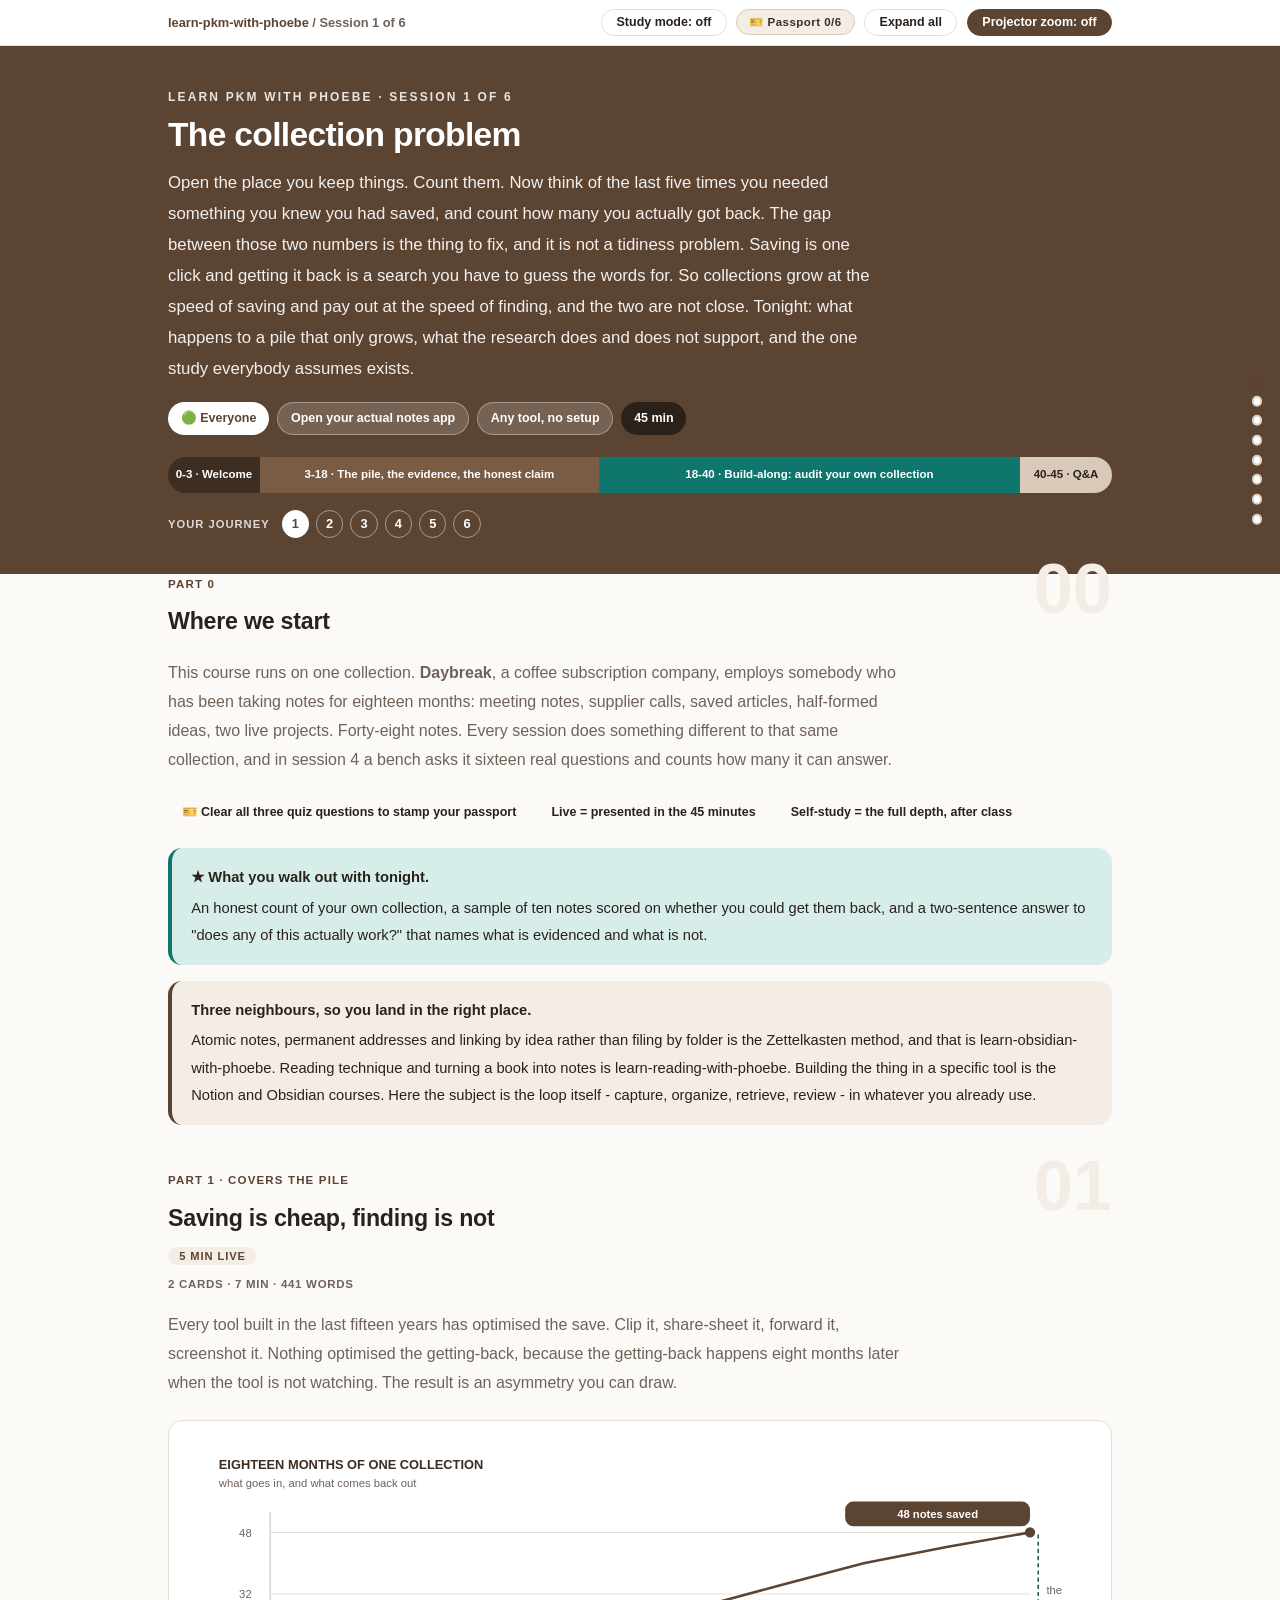
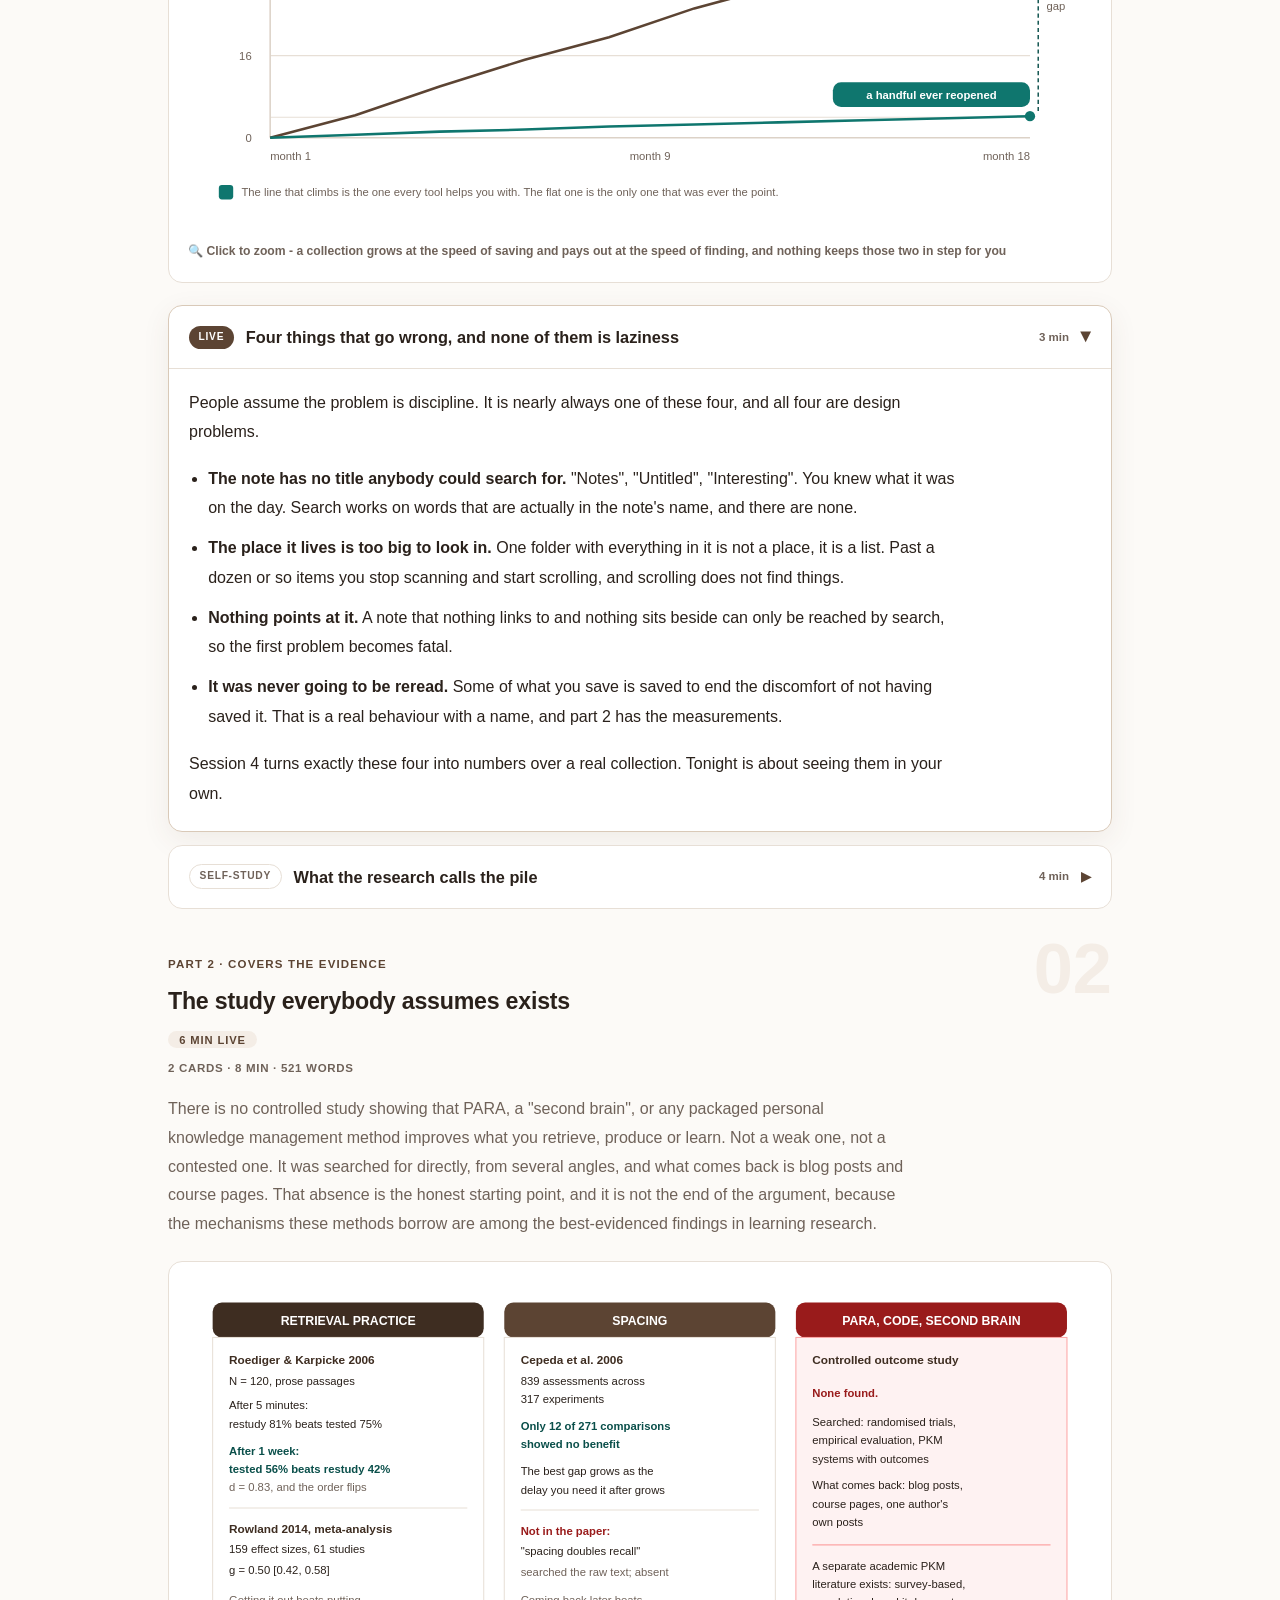
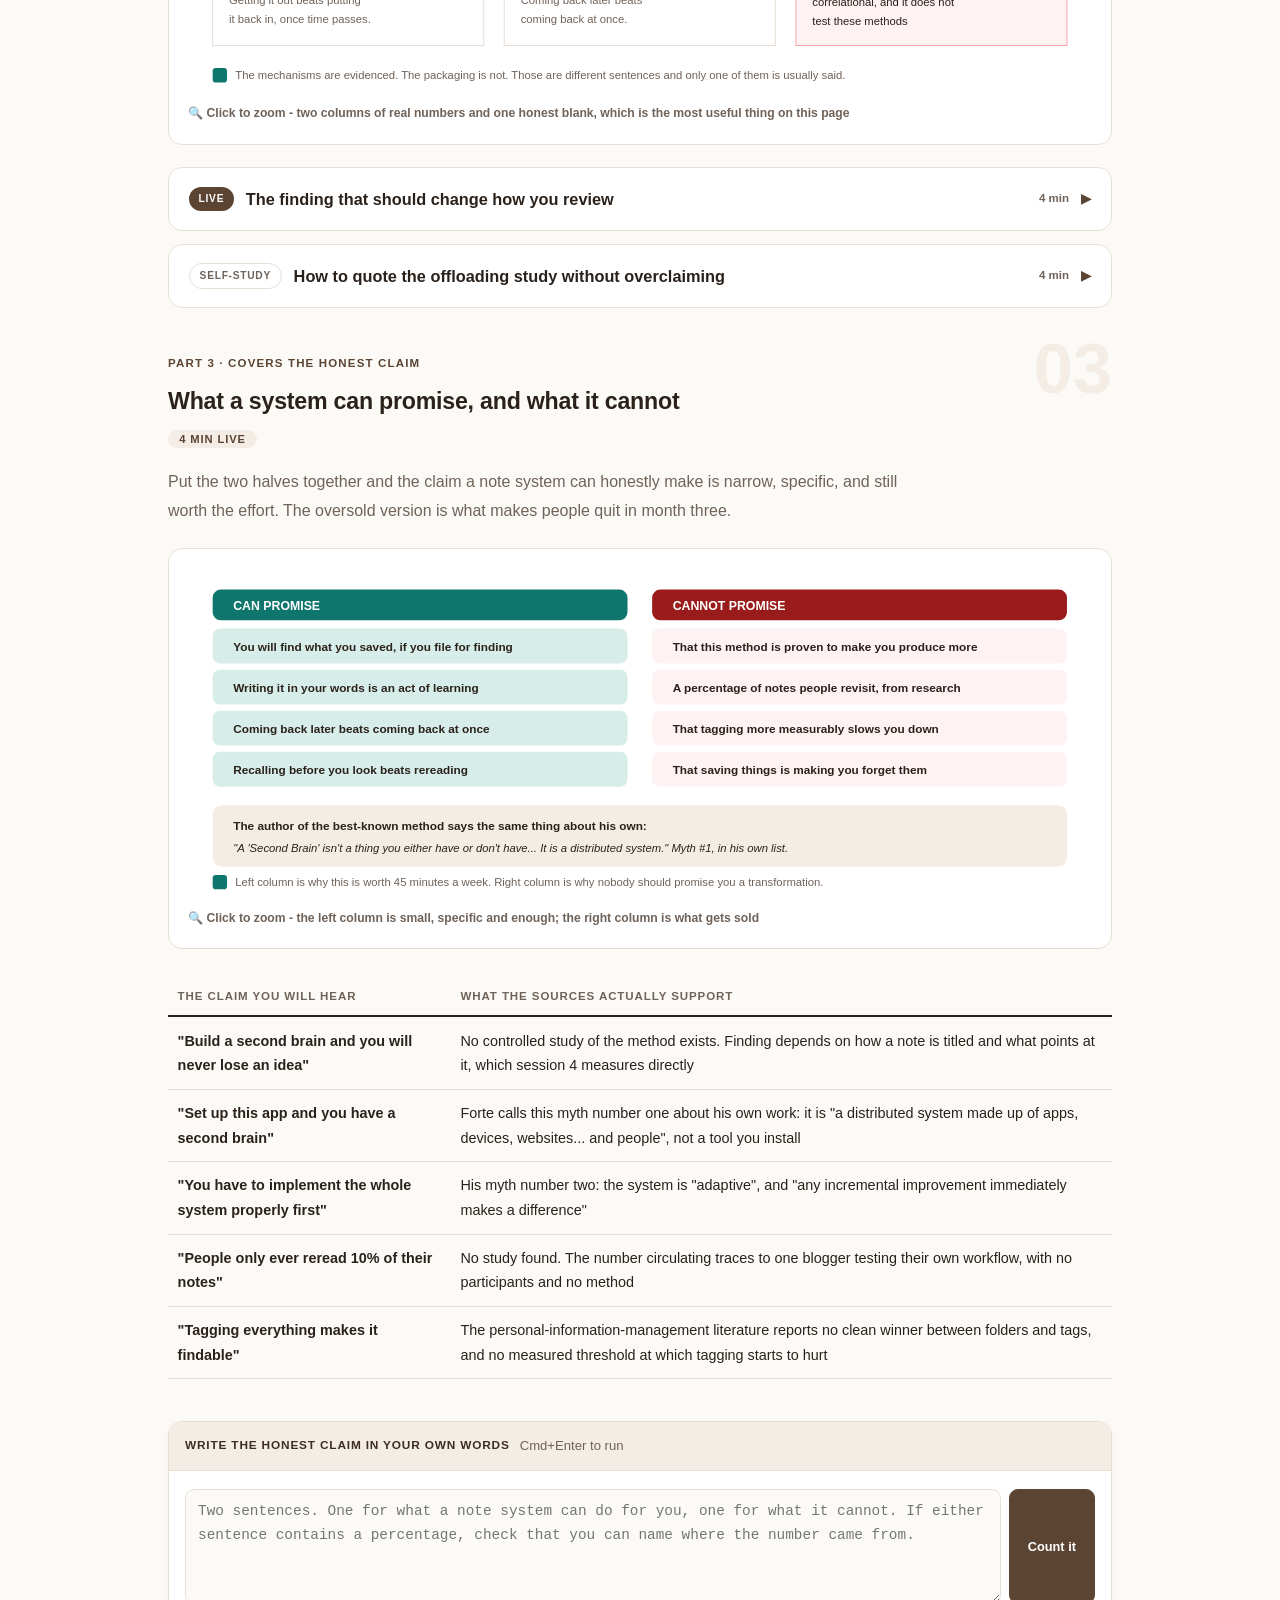
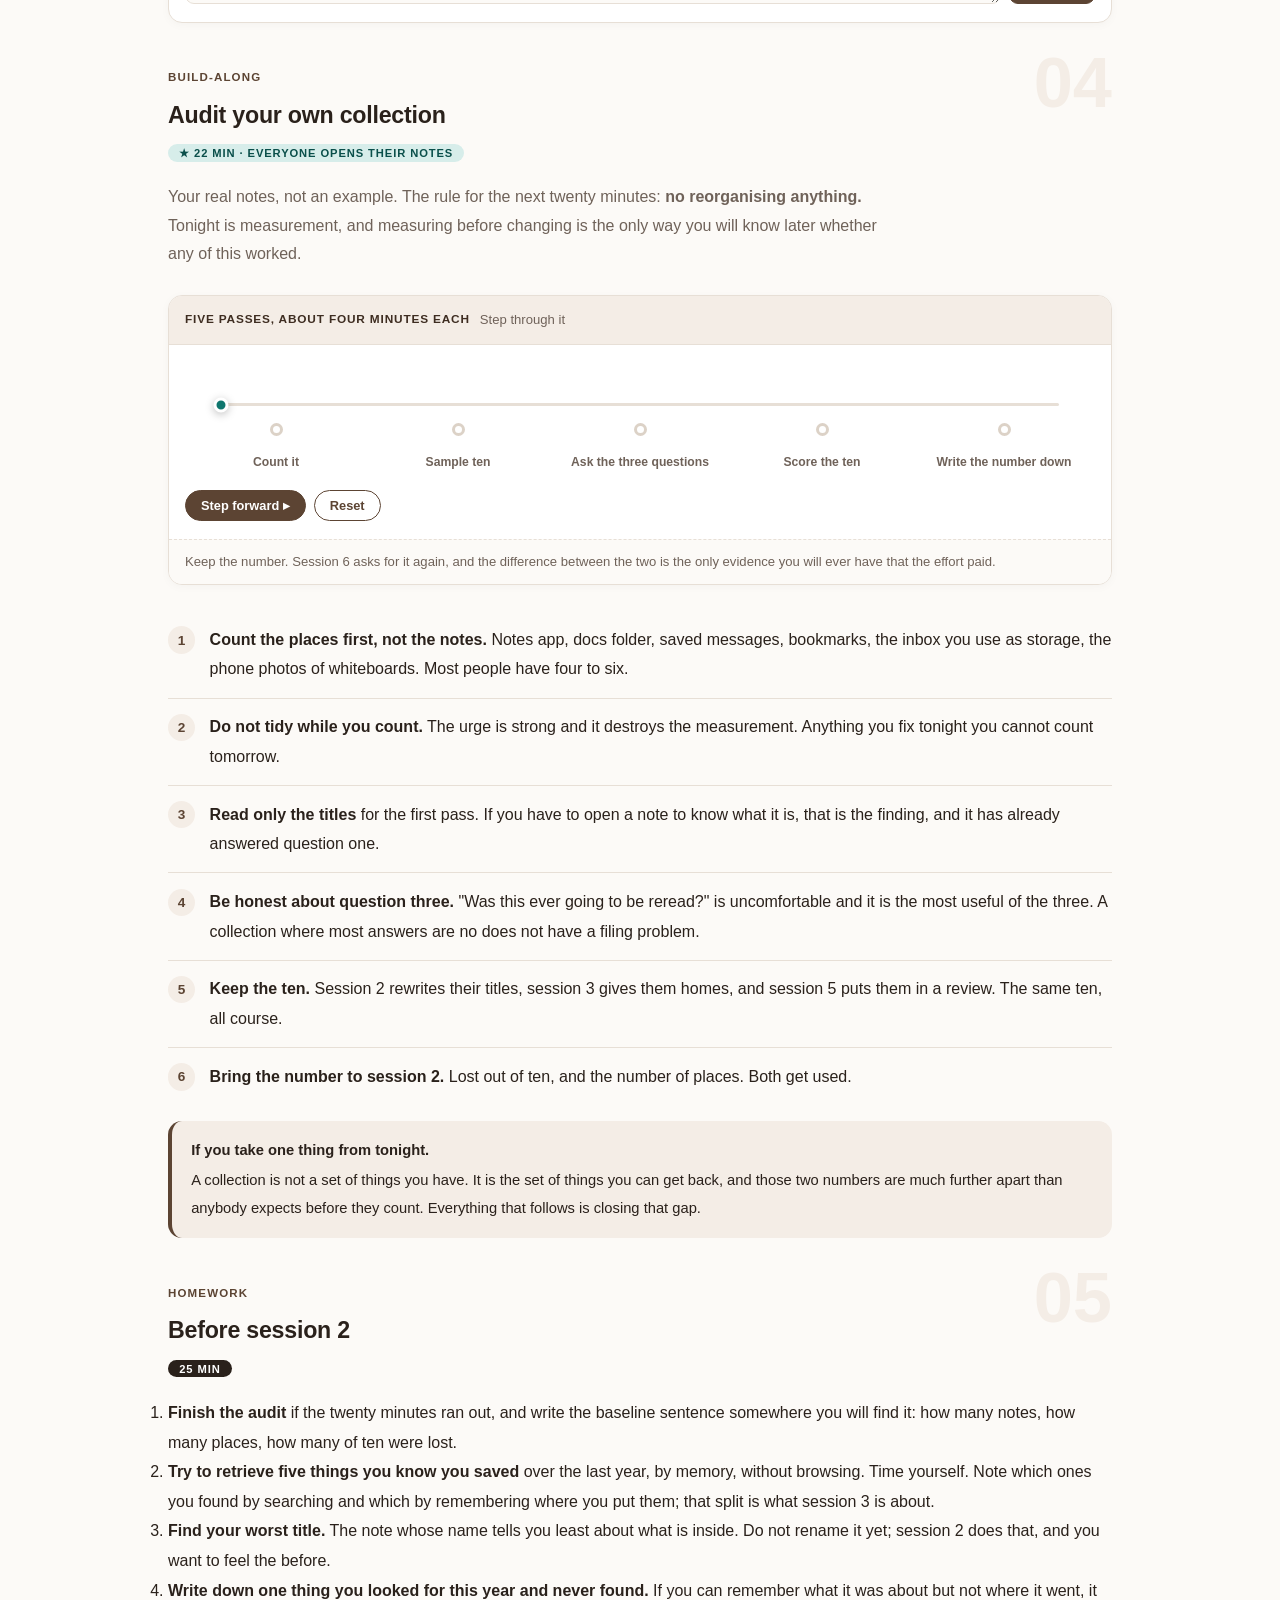
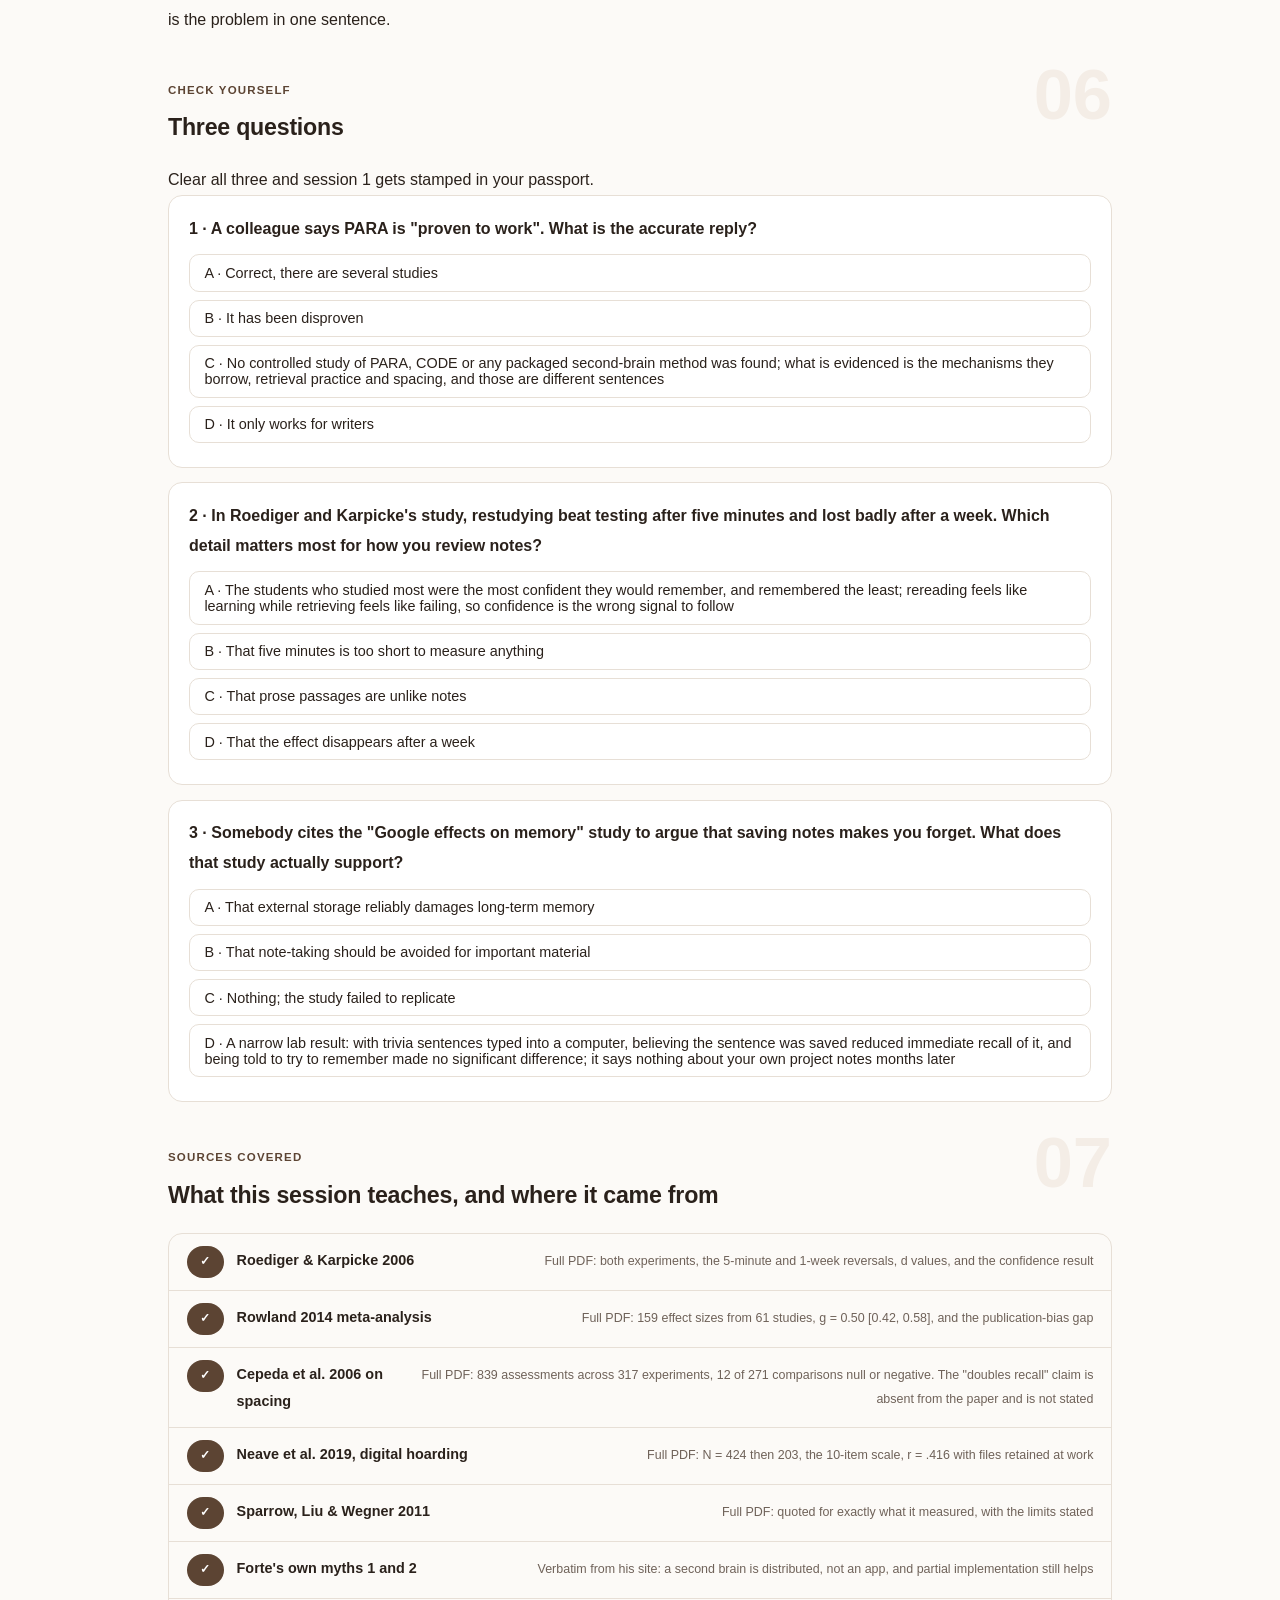
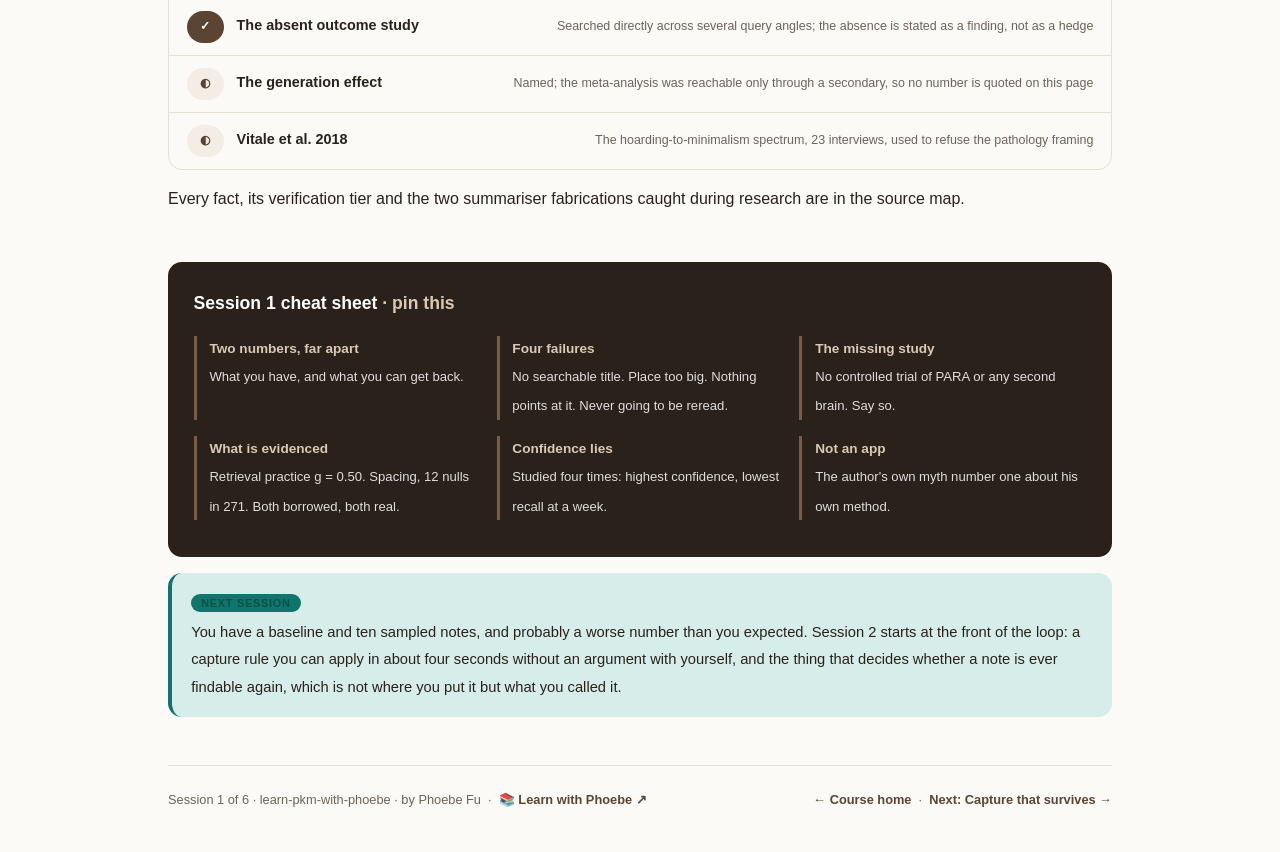
==== courses/01-the-collection-problem.html @ 2a865d53 "Learn PKM with Phoebe: six sessions, the retrieval bench, source map Single-track, six 45-minute ses" ====
<!DOCTYPE html>
<html lang="en">
<head>
<meta charset="UTF-8">
<meta name="viewport" content="width=device-width, initial-scale=1.0">
<!-- social:start -->
<meta name="description" content="Session 1 of 6. Saving is easy and getting it back is not, so collections grow and stop paying. What the evidence says about that - including the controlled study of PARA that does not exist, and the three findings a note system can honestly stand on.">
<meta property="og:type" content="article">
<meta property="og:site_name" content="Learn with Phoebe">
<meta property="og:title" content="The collection problem - learn PKM with phoebe">
<meta property="og:description" content="Session 1 of 6. Nobody has ever run a controlled study of PARA or of any second-brain method. That absence is the honest starting point, and there is still plenty to stand on.">
<meta property="og:url" content="https://phoebefu6.github.io/learn-pkm-with-phoebe/courses/01-the-collection-problem.html">
<meta property="og:image" content="https://phoebefu6.github.io/learn-pkm-with-phoebe/assets/og-cover.png">
<meta property="og:image:width" content="1200">
<meta property="og:image:height" content="630">
<meta name="twitter:card" content="summary_large_image">
<meta name="twitter:title" content="The collection problem - learn PKM with phoebe">
<meta name="twitter:description" content="Session 1 of 6. Why the pile stops paying, and what the evidence actually supports.">
<meta name="twitter:image" content="https://phoebefu6.github.io/learn-pkm-with-phoebe/assets/og-cover.png">
<!-- social:end -->
<title>Session 1 · The collection problem - learn PKM with phoebe</title>
<link rel="stylesheet" href="../assets/style.css?v=1">
</head>
<body>

<div class="toolbar">
  <div class="wrap">
    <span class="crumb"><a href="../index.html">learn-pkm-with-phoebe</a> / Session 1 of 6</span>
    <button class="btn" id="toggle-all" type="button">Expand all</button>
    <button class="btn primary" id="zoom-toggle" type="button">Projector zoom: off</button>
  </div>
</div>

<header class="masthead">
  <div class="wrap">
    <div class="eyebrow">Learn PKM with Phoebe · Session 1 of 6</div>
    <h1>The collection <span class="accent">problem</span></h1>
    <p class="sub">Open the place you keep things. Count them. Now think of the last five times you needed something you knew you had saved, and count how many you actually got back. The gap between those two numbers is the thing to fix, and it is not a tidiness problem. Saving is one click and getting it back is a search you have to guess the words for. So collections grow at the speed of saving and pay out at the speed of finding, and the two are not close. Tonight: what happens to a pile that only grows, what the research does and does not support, and the one study everybody assumes exists.</p>
    <div class="chip-row">
      <span class="chip level">🟢 Everyone</span>
      <span class="chip audience">Open your actual notes app</span>
      <span class="chip audience">Any tool, no setup</span>
      <span class="chip time">45 min</span>
    </div>
    <div class="agenda">
      <span class="a1" style="flex:1">0-3 · Welcome</span>
      <span class="a2" style="flex:4">3-18 · The pile, the evidence, the honest claim</span>
      <span class="a3" style="flex:5">18-40 · Build-along: audit your own collection</span>
      <span class="a4" style="flex:1">40-45 · Q&amp;A</span>
    </div>
  </div>
</header>

<main class="wrap">

  <section class="section" id="intro">
    <div class="section-kicker">
      <span class="klabel">Part 0</span>
      <h2>Where we start</h2>
    </div>
    <p class="lede">This course runs on one collection. <strong>Daybreak</strong>, a coffee subscription company, employs somebody who has been taking notes for eighteen months: meeting notes, supplier calls, saved articles, half-formed ideas, two live projects. Forty-eight notes. Every session does something different to that same collection, and in session 4 a bench asks it sixteen real questions and counts how many it can answer.</p>

    <div class="legend">
      <span class="pill">🎫 Clear all three quiz questions to stamp your passport</span>
      <span class="pill">Live = presented in the 45 minutes</span>
      <span class="pill">Self-study = the full depth, after class</span>
    </div>

    <div class="callout win">
      <p><strong>★ What you walk out with tonight.</strong> An honest count of your own collection, a sample of ten notes scored on whether you could get them back, and a two-sentence answer to "does any of this actually work?" that names what is evidenced and what is not.</p>
    </div>

    <div class="callout tip">
      <p><strong>Three neighbours, so you land in the right place.</strong> Atomic notes, permanent addresses and linking by idea rather than filing by folder is the Zettelkasten method, and that is <span class="mono">learn-obsidian-with-phoebe</span>. Reading technique and turning a book into notes is <span class="mono">learn-reading-with-phoebe</span>. Building the thing in a specific tool is the Notion and Obsidian courses. Here the subject is the loop itself - capture, organize, retrieve, review - in whatever you already use.</p>
    </div>
  </section>

  <section class="section" id="part-1">
    <div class="section-kicker">
      <span class="klabel">Part 1 · covers the pile</span>
      <h2>Saving is cheap, finding is not</h2>
      <span class="tag concept">5 min live</span>
    </div>
    <p class="lede">Every tool built in the last fifteen years has optimised the save. Clip it, share-sheet it, forward it, screenshot it. Nothing optimised the getting-back, because the getting-back happens eight months later when the tool is not watching. The result is an asymmetry you can draw.</p>

    <figure class="zoomable">
      <svg viewBox="0 0 880 380" xmlns="http://www.w3.org/2000/svg" role="img" aria-label="Two lines over eighteen months: notes saved climbing steadily to forty-eight, and notes retrieved staying almost flat, with the widening gap between them labelled as the collection problem">
        <style>
          .p1aH { font: 800 12.5px Inter, sans-serif; fill: #3E2D21; }
          .p1aB { font: 400 11px Inter, sans-serif; fill: #2A211B; }
          .p1aN { font: 400 11px Inter, sans-serif; fill: #6F6259; }
          .p1aW { font: 700 11px Inter, sans-serif; fill: #FFFFFF; }
          .p1aL { fill: none; stroke: #5C4433; stroke-width: 2.5; }
          .p1aJ { fill: none; stroke: #0F766E; stroke-width: 2.5; }
          .p1aG { stroke: #E7DFD6; stroke-width: 1; }
        </style>

        <text class="p1aH" x="30" y="28">EIGHTEEN MONTHS OF ONE COLLECTION</text>
        <text class="p1aN" x="30" y="46">what goes in, and what comes back out</text>

        <line class="p1aG" x1="80" y1="90" x2="820" y2="90"/>
        <line class="p1aG" x1="80" y1="150" x2="820" y2="150"/>
        <line class="p1aG" x1="80" y1="210" x2="820" y2="210"/>
        <line class="p1aG" x1="80" y1="270" x2="820" y2="270"/>
        <line x1="80" y1="290" x2="820" y2="290" stroke="#DCD2C7" stroke-width="1.5"/>
        <line x1="80" y1="70" x2="80" y2="290" stroke="#DCD2C7" stroke-width="1.5"/>

        <text class="p1aN" x="62" y="94" text-anchor="end">48</text>
        <text class="p1aN" x="62" y="154" text-anchor="end">32</text>
        <text class="p1aN" x="62" y="214" text-anchor="end">16</text>
        <text class="p1aN" x="62" y="294" text-anchor="end">0</text>
        <text class="p1aN" x="80" y="312">month 1</text>
        <text class="p1aN" x="450" y="312" text-anchor="middle">month 9</text>
        <text class="p1aN" x="820" y="312" text-anchor="end">month 18</text>

        <path class="p1aL" d="M80 290 L163 268 L245 240 L328 214 L410 192 L493 164 L575 142 L658 120 L740 104 L820 90"/>
        <circle cx="820" cy="90" r="5" fill="#5C4433"/>
        <rect x="640" y="60" width="180" height="24" rx="8" fill="#5C4433"/>
        <text class="p1aW" x="730" y="76" text-anchor="middle">48 notes saved</text>

        <path class="p1aJ" d="M80 290 L163 287 L245 284 L328 282 L410 279 L493 277 L575 275 L658 273 L740 271 L820 269"/>
        <circle cx="820" cy="269" r="5" fill="#0F766E"/>
        <rect x="628" y="236" width="192" height="24" rx="8" fill="#0F766E"/>
        <text class="p1aW" x="724" y="252" text-anchor="middle">a handful ever reopened</text>

        <path d="M828 92 L828 267" stroke="#0A4F4A" stroke-width="1.4" stroke-dasharray="4 3"/>
        <text class="p1aN" x="836" y="150">the</text>
        <text class="p1aN" x="836" y="166">gap</text>

        <rect x="30" y="336" width="14" height="14" rx="3" fill="#0F766E"/>
        <text class="p1aN" x="52" y="347">The line that climbs is the one every tool helps you with. The flat one is the only one that was ever the point.</text>
      </svg>
      <figcaption>🔍 Click to zoom - a collection grows at the speed of saving and pays out at the speed of finding, and nothing keeps those two in step for you</figcaption>
    </figure>

    <details class="card" open>
      <summary><span class="mode live">Live</span>Four things that go wrong, and none of them is laziness<span class="mini">3 min</span><span class="caret">▶</span></summary>
      <div class="body">
        <p>People assume the problem is discipline. It is nearly always one of these four, and all four are design problems.</p>
        <ul>
          <li><strong>The note has no title anybody could search for.</strong> "Notes", "Untitled", "Interesting". You knew what it was on the day. Search works on words that are actually in the note's name, and there are none.</li>
          <li><strong>The place it lives is too big to look in.</strong> One folder with everything in it is not a place, it is a list. Past a dozen or so items you stop scanning and start scrolling, and scrolling does not find things.</li>
          <li><strong>Nothing points at it.</strong> A note that nothing links to and nothing sits beside can only be reached by search, so the first problem becomes fatal.</li>
          <li><strong>It was never going to be reread.</strong> Some of what you save is saved to end the discomfort of not having saved it. That is a real behaviour with a name, and part 2 has the measurements.</li>
        </ul>
        <p>Session 4 turns exactly these four into numbers over a real collection. Tonight is about seeing them in your own.</p>
      </div>
    </details>

    <details class="card">
      <summary><span class="mode self">Self-study</span>What the research calls the pile<span class="mini">4 min</span><span class="caret">▶</span></summary>
      <div class="body">
        <p>Accumulating digital material you never revisit has been studied, and it has an instrument. Neave, Briggs, McKellar and Sillence (2019) built a Digital Hoarding Questionnaire across two samples: 424 adults for the structure, then a fresh 203 to validate it. It came out as ten items in two factors, <strong>difficulty deleting</strong> (six items) and <strong>accumulating</strong> (four), and the two correlate strongly at r = .736. Both sub-scales correlated at r = .416 with the sheer number of files a person kept at work. Emails were the most commonly hoarded thing in both samples.</p>
        <p>A separate qualitative study is worth knowing because it refuses the pathology framing. Vitale, Janzen and McGrenere (2018) interviewed 23 people and found a spectrum running from hoarding at one end to deliberate minimalism at the other, with most people somewhere in between and not distressed about it. So the honest framing is not "you are a hoarder". It is that keeping is frictionless, discarding is effortful, and a collection with no discard step only ever goes one direction.</p>
        <div class="callout example">
          <span class="ex-pill">Real world</span>
          <p>The Daybreak collection has six notes called some version of nothing: "Notes", "Untitled", "Interesting", "Read later", "Misc", "Ideas". Two of them turn out to matter: one is the meeting where the October launch date was agreed, and one is a competitor tip somebody sent. In session 4, the bench asks for both. One of them is recoverable in the best filing the course builds. The other is lost in every single one, and it stays lost, because nothing points at it and its title is a word.</p>
        </div>
      </div>
    </details>
  </section>

  <section class="section" id="part-2">
    <div class="section-kicker">
      <span class="klabel">Part 2 · covers the evidence</span>
      <h2>The study everybody assumes exists</h2>
      <span class="tag concept">6 min live</span>
    </div>
    <p class="lede">There is no controlled study showing that PARA, a "second brain", or any packaged personal knowledge management method improves what you retrieve, produce or learn. Not a weak one, not a contested one. It was searched for directly, from several angles, and what comes back is blog posts and course pages. That absence is the honest starting point, and it is not the end of the argument, because the mechanisms these methods borrow are among the best-evidenced findings in learning research.</p>

    <figure class="zoomable">
      <svg viewBox="0 0 880 400" xmlns="http://www.w3.org/2000/svg" role="img" aria-label="Three columns of evidence: retrieval practice with real numbers, spacing with real numbers, and the packaged PKM method with an empty column marked no controlled study found">
        <style>
          .p2aH { font: 800 12px Inter, sans-serif; fill: #FFFFFF; }
          .p2aT { font: 800 11.5px Inter, sans-serif; fill: #3E2D21; }
          .p2aB { font: 400 11px Inter, sans-serif; fill: #2A211B; }
          .p2aN { font: 400 11px Inter, sans-serif; fill: #6F6259; }
          .p2aS { font: 700 11px Inter, sans-serif; fill: #0A4F4A; }
          .p2aX { font: 800 11px Inter, sans-serif; fill: #991B1B; }
        </style>

        <rect x="24" y="20" width="264" height="34" rx="9" fill="#3E2D21"/>
        <text class="p2aH" x="156" y="42" text-anchor="middle">RETRIEVAL PRACTICE</text>
        <rect x="24" y="54" width="264" height="300" fill="#FFFFFF" stroke="#E7DFD6"/>
        <text class="p2aT" x="40" y="80">Roediger &amp; Karpicke 2006</text>
        <text class="p2aB" x="40" y="100">N = 120, prose passages</text>
        <text class="p2aB" x="40" y="124">After 5 minutes:</text>
        <text class="p2aB" x="40" y="142">restudy 81% beats tested 75%</text>
        <text class="p2aS" x="40" y="168">After 1 week:</text>
        <text class="p2aS" x="40" y="186">tested 56% beats restudy 42%</text>
        <text class="p2aN" x="40" y="204">d = 0.83, and the order flips</text>
        <line x1="40" y1="220" x2="272" y2="220" stroke="#E7DFD6"/>
        <text class="p2aT" x="40" y="244">Rowland 2014, meta-analysis</text>
        <text class="p2aB" x="40" y="264">159 effect sizes, 61 studies</text>
        <text class="p2aB" x="40" y="284">g = 0.50 [0.42, 0.58]</text>
        <text class="p2aN" x="40" y="314">Getting it out beats putting</text>
        <text class="p2aN" x="40" y="332">it back in, once time passes.</text>

        <rect x="308" y="20" width="264" height="34" rx="9" fill="#5C4433"/>
        <text class="p2aH" x="440" y="42" text-anchor="middle">SPACING</text>
        <rect x="308" y="54" width="264" height="300" fill="#FFFFFF" stroke="#E7DFD6"/>
        <text class="p2aT" x="324" y="80">Cepeda et al. 2006</text>
        <text class="p2aB" x="324" y="100">839 assessments across</text>
        <text class="p2aB" x="324" y="118">317 experiments</text>
        <text class="p2aS" x="324" y="144">Only 12 of 271 comparisons</text>
        <text class="p2aS" x="324" y="162">showed no benefit</text>
        <text class="p2aB" x="324" y="188">The best gap grows as the</text>
        <text class="p2aB" x="324" y="206">delay you need it after grows</text>
        <line x1="324" y1="222" x2="556" y2="222" stroke="#E7DFD6"/>
        <text class="p2aX" x="324" y="246">Not in the paper:</text>
        <text class="p2aB" x="324" y="266">"spacing doubles recall"</text>
        <text class="p2aN" x="324" y="286">searched the raw text; absent</text>
        <text class="p2aN" x="324" y="314">Coming back later beats</text>
        <text class="p2aN" x="324" y="332">coming back at once.</text>

        <rect x="592" y="20" width="264" height="34" rx="9" fill="#991B1B"/>
        <text class="p2aH" x="724" y="42" text-anchor="middle">PARA, CODE, SECOND BRAIN</text>
        <rect x="592" y="54" width="264" height="300" fill="#FEF2F2" stroke="#FCA5A5"/>
        <text class="p2aT" x="608" y="80">Controlled outcome study</text>
        <text class="p2aX" x="608" y="112">None found.</text>
        <text class="p2aB" x="608" y="140">Searched: randomised trials,</text>
        <text class="p2aB" x="608" y="158">empirical evaluation, PKM</text>
        <text class="p2aB" x="608" y="176">systems with outcomes</text>
        <text class="p2aB" x="608" y="202">What comes back: blog posts,</text>
        <text class="p2aB" x="608" y="220">course pages, one author's</text>
        <text class="p2aB" x="608" y="238">own posts</text>
        <line x1="608" y1="256" x2="840" y2="256" stroke="#FCA5A5"/>
        <text class="p2aB" x="608" y="280">A separate academic PKM</text>
        <text class="p2aB" x="608" y="298">literature exists: survey-based,</text>
        <text class="p2aB" x="608" y="316">correlational, and it does not</text>
        <text class="p2aB" x="608" y="334">test these methods</text>

        <rect x="24" y="376" width="14" height="14" rx="3" fill="#0F766E"/>
        <text class="p2aN" x="46" y="387">The mechanisms are evidenced. The packaging is not. Those are different sentences and only one of them is usually said.</text>
      </svg>
      <figcaption>🔍 Click to zoom - two columns of real numbers and one honest blank, which is the most useful thing on this page</figcaption>
    </figure>

    <details class="card">
      <summary><span class="mode live">Live</span>The finding that should change how you review<span class="mini">4 min</span><span class="caret">▶</span></summary>
      <div class="body">
        <p>Roediger and Karpicke gave 120 students prose passages to learn, then either let them restudy or made them try to recall with no feedback. Five minutes later, restudying won: 81% against 75%. That is the result everyone's instincts predict, and it is why people reread.</p>
        <p>Two days later it had reversed: 68% for the tested group, 54% for restudy. At one week, 56% against 42%, and the tested group after a week remembered as much as the restudy group had after two days. Their second experiment made it sharper. Studying four times beat everything at five minutes (83%) and came last at one week (40%), while the group that tested three times came last early (71%) and first late (61%).</p>
        <p>Then the part that matters most for a note system: <strong>the students who studied four times were the most confident they would remember it in a week, and they remembered the least.</strong> Rereading feels like learning. Retrieving feels like failing, and it is the one that works. A meta-analysis of 159 effect sizes across 61 studies puts the overall benefit at g = 0.50, medium and reliable, with the caveat that published studies show a bigger effect than unpublished ones, so some inflation is likely.</p>
        <p>The application is session 5, and it is not flashcards. It is that a review where you look at your notes is worth much less than one where you try to say what is in them first.</p>
      </div>
    </details>

    <details class="card">
      <summary><span class="mode self">Self-study</span>How to quote the offloading study without overclaiming<span class="mini">4 min</span><span class="caret">▶</span></summary>
      <div class="body">
        <p>Somebody will tell you that saving things makes you forget them, and cite Sparrow, Liu and Wegner's 2011 "Google Effects on Memory" in <em>Science</em>. Here is what that paper actually did. In one experiment, people who had just been asked hard trivia questions were slower to name the colour of computer-related words (712ms against 591ms) than general words, which suggests a knowledge gap makes you think of a computer. In another, people who typed trivia statements and were told the statements would be <em>erased</em> recalled more of them (0.31) than people told they would be <em>saved</em> (0.22). Being told to try hard to remember made no significant difference; expecting the thing to be available later did.</p>
        <p>What that licenses is narrow and worth saying precisely: in a small lab study, with decontextualised trivia sentences typed into a computer, believing a sentence was saved reduced immediate recall of that sentence. What it does not license is any claim about your project notes, about long-term memory in knowledge work, or about a filing method making anyone worse at their job. The task was not remotely like retrieving your own notes eight months later, and the paper does not claim it was.</p>
        <p>There is a real tension in this subject, and it is not that one. It is that the most quoted capture rule in the field, Tiago Forte's "keep only what resonates", is deliberately intuitive and non-analytical, while the digital hoarding work measures "difficulty deleting" as a trait that correlates with accumulating more than you can use. Session 2 does not resolve that tension. It gives you a capture rule you can defend and tells you which side it errs on.</p>
      </div>
    </details>
  </section>

  <section class="section" id="part-3">
    <div class="section-kicker">
      <span class="klabel">Part 3 · covers the honest claim</span>
      <h2>What a system can promise, and what it cannot</h2>
      <span class="tag concept">4 min live</span>
    </div>
    <p class="lede">Put the two halves together and the claim a note system can honestly make is narrow, specific, and still worth the effort. The oversold version is what makes people quit in month three.</p>

    <figure class="zoomable">
      <svg viewBox="0 0 880 320" xmlns="http://www.w3.org/2000/svg" role="img" aria-label="Two columns contrasting what a note system can honestly promise with the claims it cannot support, and underneath the author's own correction that a second brain is not a single app">
        <style>
          .p3aH { font: 800 12px Inter, sans-serif; fill: #FFFFFF; }
          .p3aT { font: 700 11.5px Inter, sans-serif; fill: #2A211B; }
          .p3aN { font: 400 11px Inter, sans-serif; fill: #6F6259; }
          .p3aQ { font: 400 11px Inter, sans-serif; fill: #2A211B; font-style: italic; }
        </style>

        <rect x="24" y="20" width="404" height="30" rx="8" fill="#0F766E"/>
        <text class="p3aH" x="44" y="40">CAN PROMISE</text>
        <rect x="24" y="58" width="404" height="34" rx="7" fill="#D7EDEA"/>
        <text class="p3aT" x="44" y="80">You will find what you saved, if you file for finding</text>
        <rect x="24" y="98" width="404" height="34" rx="7" fill="#D7EDEA"/>
        <text class="p3aT" x="44" y="120">Writing it in your words is an act of learning</text>
        <rect x="24" y="138" width="404" height="34" rx="7" fill="#D7EDEA"/>
        <text class="p3aT" x="44" y="160">Coming back later beats coming back at once</text>
        <rect x="24" y="178" width="404" height="34" rx="7" fill="#D7EDEA"/>
        <text class="p3aT" x="44" y="200">Recalling before you look beats rereading</text>

        <rect x="452" y="20" width="404" height="30" rx="8" fill="#991B1B"/>
        <text class="p3aH" x="472" y="40">CANNOT PROMISE</text>
        <rect x="452" y="58" width="404" height="34" rx="7" fill="#FEF2F2"/>
        <text class="p3aT" x="472" y="80">That this method is proven to make you produce more</text>
        <rect x="452" y="98" width="404" height="34" rx="7" fill="#FEF2F2"/>
        <text class="p3aT" x="472" y="120">A percentage of notes people revisit, from research</text>
        <rect x="452" y="138" width="404" height="34" rx="7" fill="#FEF2F2"/>
        <text class="p3aT" x="472" y="160">That tagging more measurably slows you down</text>
        <rect x="452" y="178" width="404" height="34" rx="7" fill="#FEF2F2"/>
        <text class="p3aT" x="472" y="200">That saving things is making you forget them</text>

        <rect x="24" y="230" width="832" height="60" rx="9" fill="#F4EDE6"/>
        <text class="p3aT" x="44" y="254">The author of the best-known method says the same thing about his own:</text>
        <text class="p3aQ" x="44" y="276">"A 'Second Brain' isn't a thing you either have or don't have... It is a distributed system." Myth #1, in his own list.</text>

        <rect x="24" y="298" width="14" height="14" rx="3" fill="#0F766E"/>
        <text class="p3aN" x="46" y="309">Left column is why this is worth 45 minutes a week. Right column is why nobody should promise you a transformation.</text>
      </svg>
      <figcaption>🔍 Click to zoom - the left column is small, specific and enough; the right column is what gets sold</figcaption>
    </figure>

    <table class="clean">
      <tr><th>The claim you will hear</th><th>What the sources actually support</th></tr>
      <tr><td>"Build a second brain and you will never lose an idea"</td><td>No controlled study of the method exists. Finding depends on how a note is titled and what points at it, which session 4 measures directly</td></tr>
      <tr><td>"Set up this app and you have a second brain"</td><td>Forte calls this myth number one about his own work: it is "a distributed system made up of apps, devices, websites... and people", not a tool you install</td></tr>
      <tr><td>"You have to implement the whole system properly first"</td><td>His myth number two: the system is "adaptive", and "any incremental improvement immediately makes a difference"</td></tr>
      <tr><td>"People only ever reread 10% of their notes"</td><td>No study found. The number circulating traces to one blogger testing their own workflow, with no participants and no method</td></tr>
      <tr><td>"Tagging everything makes it findable"</td><td>The personal-information-management literature reports no clean winner between folders and tags, and no measured threshold at which tagging starts to hurt</td></tr>
    </table>

    <div class="tryrow" data-fn="wordcount" data-multiline="1" data-title="Write the honest claim in your own words" data-hint="Two sentences. One for what a note system can do for you, one for what it cannot. If either sentence contains a percentage, check that you can name where the number came from." data-seed="" data-cta="Count it"></div>
  </section>

  <section class="section" id="demo-1">
    <div class="section-kicker">
      <span class="klabel">Build-along</span>
      <h2>Audit your own collection</h2>
      <span class="tag demo">★ 22 min · everyone opens their notes</span>
    </div>
    <p class="lede">Your real notes, not an example. The rule for the next twenty minutes: <strong>no reorganising anything.</strong> Tonight is measurement, and measuring before changing is the only way you will know later whether any of this worked.</p>

    <div class="tick" data-stages="Count it|Sample ten|Ask the three questions|Score the ten|Write the number down" data-title="Five passes, about four minutes each" data-foot="Keep the number. Session 6 asks for it again, and the difference between the two is the only evidence you will ever have that the effort paid.">
      <p class="tick-note" data-stage="0"><b>Count it.</b> How many notes, files or saved items are in the place you keep things? If there are several places, count each and add them. Most people are surprised twice: first by the total, then by how many places there are.</p>
      <p class="tick-note" data-stage="1"><b>Sample ten.</b> Not your ten favourites. Scroll to a random point and take ten in a row, then another random point if you ran out. Favourites are the ones you can already find, which is the wrong sample.</p>
      <p class="tick-note" data-stage="2"><b>Ask the three questions</b> of each of the ten. Could somebody search for this by its title alone? Does anything link to it or sit beside it in a place small enough to scan? And, honestly, was it ever going to be reread?</p>
      <p class="tick-note" data-stage="3"><b>Score the ten.</b> Two yeses or more is findable. One is fragile. Zero is lost, and you are looking at it right now, which is the only time that will ever happen.</p>
      <p class="tick-note" data-stage="4"><b>Write the number down</b> where you will find it in six weeks. "Lost 6 of 10, 2026-09-20." That sentence is your baseline.</p>
    </div>

    <div class="steps">
      <div class="step"><p><strong>Count the places first, not the notes.</strong> Notes app, docs folder, saved messages, bookmarks, the inbox you use as storage, the phone photos of whiteboards. Most people have four to six.</p></div>
      <div class="step"><p><strong>Do not tidy while you count.</strong> The urge is strong and it destroys the measurement. Anything you fix tonight you cannot count tomorrow.</p></div>
      <div class="step"><p><strong>Read only the titles</strong> for the first pass. If you have to open a note to know what it is, that is the finding, and it has already answered question one.</p></div>
      <div class="step"><p><strong>Be honest about question three.</strong> "Was this ever going to be reread?" is uncomfortable and it is the most useful of the three. A collection where most answers are no does not have a filing problem.</p></div>
      <div class="step"><p><strong>Keep the ten.</strong> Session 2 rewrites their titles, session 3 gives them homes, and session 5 puts them in a review. The same ten, all course.</p></div>
      <div class="step"><p><strong>Bring the number to session 2.</strong> Lost out of ten, and the number of places. Both get used.</p></div>
    </div>

    <div class="callout tip">
      <p><strong>If you take one thing from tonight.</strong> A collection is not a set of things you have. It is the set of things you can get back, and those two numbers are much further apart than anybody expects before they count. Everything that follows is closing that gap.</p>
    </div>
  </section>

  <section class="section" id="exercise">
    <div class="section-kicker">
      <span class="klabel">Homework</span>
      <h2>Before session 2</h2>
      <span class="tag exercise">25 min</span>
    </div>
    <ol>
      <li><strong>Finish the audit</strong> if the twenty minutes ran out, and write the baseline sentence somewhere you will find it: how many notes, how many places, how many of ten were lost.</li>
      <li><strong>Try to retrieve five things you know you saved</strong> over the last year, by memory, without browsing. Time yourself. Note which ones you found by searching and which by remembering where you put them; that split is what session 3 is about.</li>
      <li><strong>Find your worst title.</strong> The note whose name tells you least about what is inside. Do not rename it yet; session 2 does that, and you want to feel the before.</li>
      <li><strong>Write down one thing you looked for this year and never found.</strong> If you can remember what it was about but not where it went, it is the problem in one sentence.</li>
    </ol>
  </section>

  <section class="section" id="quiz">
    <div class="section-kicker">
      <span class="klabel">Check yourself</span>
      <h2>Three questions</h2>
    </div>
    <p>Clear all three and session 1 gets stamped in your passport.</p>

    <div class="quiz-q" data-answer="2">
      <p class="qtext">1 · A colleague says PARA is "proven to work". What is the accurate reply?</p>
      <button class="qopt" type="button">A · Correct, there are several studies</button>
      <button class="qopt" type="button">B · It has been disproven</button>
      <button class="qopt" type="button">C · No controlled study of PARA, CODE or any packaged second-brain method was found; what is evidenced is the mechanisms they borrow, retrieval practice and spacing, and those are different sentences</button>
      <button class="qopt" type="button">D · It only works for writers</button>
      <p class="qwhy">The search was made directly, from several angles, and returned blog posts and course pages rather than outcome studies. A separate academic PKM literature exists but is survey-based and correlational and does not test these methods. Saying "the mechanism is evidenced, the packaging is not" is both honest and still a good reason to do it.</p>
    </div>

    <div class="quiz-q" data-answer="0">
      <p class="qtext">2 · In Roediger and Karpicke's study, restudying beat testing after five minutes and lost badly after a week. Which detail matters most for how you review notes?</p>
      <button class="qopt" type="button">A · The students who studied most were the most confident they would remember, and remembered the least; rereading feels like learning while retrieving feels like failing, so confidence is the wrong signal to follow</button>
      <button class="qopt" type="button">B · That five minutes is too short to measure anything</button>
      <button class="qopt" type="button">C · That prose passages are unlike notes</button>
      <button class="qopt" type="button">D · That the effect disappears after a week</button>
      <p class="qwhy">The metacognitive reversal is the practical finding. Studying four times gave the highest five-minute score (83%) and the lowest one-week score (40%), with the highest confidence attached. A review built on what feels productive optimises for the wrong thing, which is why session 5 makes you say what is in a note before opening it.</p>
    </div>

    <div class="quiz-q" data-answer="3">
      <p class="qtext">3 · Somebody cites the "Google effects on memory" study to argue that saving notes makes you forget. What does that study actually support?</p>
      <button class="qopt" type="button">A · That external storage reliably damages long-term memory</button>
      <button class="qopt" type="button">B · That note-taking should be avoided for important material</button>
      <button class="qopt" type="button">C · Nothing; the study failed to replicate</button>
      <button class="qopt" type="button">D · A narrow lab result: with trivia sentences typed into a computer, believing the sentence was saved reduced immediate recall of it, and being told to try to remember made no significant difference; it says nothing about your own project notes months later</button>
      <p class="qwhy">The task was decontextualised trivia, the samples were small, and the measure was immediate recall of the typed sentence. The paper does not claim more than that. Quoting it as evidence against note-taking stretches it past what it measured, which is the same error as quoting PARA as proven.</p>
    </div>

    <p class="quiz-score"></p>
  </section>

  <section class="section" id="official">
    <div class="section-kicker">
      <span class="klabel">Sources covered</span>
      <h2>What this session teaches, and where it came from</h2>
    </div>
    <div class="covered">
      <div class="covered-row"><span class="status pill solid">✓</span><span class="name">Roediger &amp; Karpicke 2006</span><span class="note">Full PDF: both experiments, the 5-minute and 1-week reversals, d values, and the confidence result</span></div>
      <div class="covered-row"><span class="status pill solid">✓</span><span class="name">Rowland 2014 meta-analysis</span><span class="note">Full PDF: 159 effect sizes from 61 studies, g = 0.50 [0.42, 0.58], and the publication-bias gap</span></div>
      <div class="covered-row"><span class="status pill solid">✓</span><span class="name">Cepeda et al. 2006 on spacing</span><span class="note">Full PDF: 839 assessments across 317 experiments, 12 of 271 comparisons null or negative. The "doubles recall" claim is absent from the paper and is not stated</span></div>
      <div class="covered-row"><span class="status pill solid">✓</span><span class="name">Neave et al. 2019, digital hoarding</span><span class="note">Full PDF: N = 424 then 203, the 10-item scale, r = .416 with files retained at work</span></div>
      <div class="covered-row"><span class="status pill solid">✓</span><span class="name">Sparrow, Liu &amp; Wegner 2011</span><span class="note">Full PDF: quoted for exactly what it measured, with the limits stated</span></div>
      <div class="covered-row"><span class="status pill solid">✓</span><span class="name">Forte's own myths 1 and 2</span><span class="note">Verbatim from his site: a second brain is distributed, not an app, and partial implementation still helps</span></div>
      <div class="covered-row"><span class="status pill solid">✓</span><span class="name">The absent outcome study</span><span class="note">Searched directly across several query angles; the absence is stated as a finding, not as a hedge</span></div>
      <div class="covered-row"><span class="status pill light">◐</span><span class="name">The generation effect</span><span class="note">Named; the meta-analysis was reachable only through a secondary, so no number is quoted on this page</span></div>
      <div class="covered-row"><span class="status pill light">◐</span><span class="name">Vitale et al. 2018</span><span class="note">The hoarding-to-minimalism spectrum, 23 interviews, used to refuse the pathology framing</span></div>
    </div>
    <p class="mono" style="margin-top:14px">Every fact, its verification tier and the two summariser fabrications caught during research are in the source map.</p>
  </section>

  <section class="cheat" id="cheatsheet">
    <h3>Session 1 cheat sheet <span>· pin this</span></h3>
    <div class="grid-2">
      <div class="cheat-item"><b>Two numbers, far apart</b><span>What you have, and what you can get back.</span></div>
      <div class="cheat-item"><b>Four failures</b><span>No searchable title. Place too big. Nothing points at it. Never going to be reread.</span></div>
      <div class="cheat-item"><b>The missing study</b><span>No controlled trial of PARA or any second brain. Say so.</span></div>
      <div class="cheat-item"><b>What is evidenced</b><span>Retrieval practice g = 0.50. Spacing, 12 nulls in 271. Both borrowed, both real.</span></div>
      <div class="cheat-item"><b>Confidence lies</b><span>Studied four times: highest confidence, lowest recall at a week.</span></div>
      <div class="cheat-item"><b>Not an app</b><span>The author's own myth number one about his own method.</span></div>
    </div>
  </section>

  <div class="callout next">
    <span class="nx-pill">Next session</span>
    <p>You have a baseline and ten sampled notes, and probably a worse number than you expected. Session 2 starts at the front of the loop: a capture rule you can apply in about four seconds without an argument with yourself, and the thing that decides whether a note is ever findable again, which is not where you put it but what you called it.</p>
  </div>

  <footer class="pagefoot">
    <span>Session 1 of 6 · learn-pkm-with-phoebe · by Phoebe Fu &nbsp;·&nbsp; 📚 <a href="https://phoebefu6.github.io/learn-with-phoebe/">Learn with Phoebe ↗</a></span>
    <span><a href="../index.html">← Course home</a> &nbsp;·&nbsp; <a href="02-capture-that-survives.html">Next: Capture that survives →</a></span>
  </footer>

</main>

<script src="../assets/app.js?v=1"></script>
</body>
</html>
---- assets/style.css ----
/* learn-pkm-with-phoebe - editorial bold design system
   Accent: spruce #5C4433 · Ink deep spruce #3E2D21 · Flagship: burnt orange #0F766E
   (CSS var names still read --indigo/--amber; they hold spruce and burnt orange.)
   NOTE: this is the PAGE chrome. The bench palette inside map-live.js is separate. */

:root {
  --indigo: #5C4433;
  --indigo-deep: #3E2D21;
  --indigo-mid: #7A5C45;
  --indigo-soft: #D9C9B8;
  --indigo-50: #F4EDE6;
  --ink: #2A211B;
  --muted: #6F6259;
  --faint: #DCD2C7;
  --hairline: #E7DFD6;
  --jade: #0F766E;
  --jade-ink: #0A4F4A;
  --amber: #0F766E;
  --amber-ink: #0A4F4A;
  --amber-50: #D7EDEA;
  --paper: #FCFAF7;
  --code-bg: #241C16;
  --code-ink: #E7DFD6;
  --radius: 14px;
}

* { margin: 0; padding: 0; box-sizing: border-box; }

html { font-size: 16px; scroll-behavior: smooth; }
html.zoom-125 { font-size: 20px; }
html.zoom-150 { font-size: 24px; }

body {
  font-family: "Inter", -apple-system, BlinkMacSystemFont, "Segoe UI", Roboto, sans-serif;
  background: var(--paper);
  color: var(--ink);
  line-height: 1.85;
  font-feature-settings: "tnum";
}

.wrap { max-width: 62rem; margin: 0 auto; padding: 0 1.5rem; }

/* ---------- header band ---------- */
.masthead {
  background: var(--indigo);
  color: #fff;
  padding: 2.5rem 0 2.25rem;
}
.masthead .eyebrow {
  font-size: .75rem;
  letter-spacing: .18em;
  text-transform: uppercase;
  opacity: .85;
  font-weight: 600;
}
.masthead h1 {
  font-size: 2.1rem;
  line-height: 1.15;
  font-weight: 800;
  margin: .5rem 0 .75rem;
  letter-spacing: -.02em;
}
.masthead h1 .accent { color: inherit; }
.masthead .sub { font-size: 1.05rem; opacity: .92; max-width: 44rem; }

.chip-row { display: flex; flex-wrap: wrap; gap: .5rem; margin-top: 1.1rem; }
.chip {
  display: inline-flex;
  align-items: center;
  gap: .35rem;
  border-radius: 999px;
  padding: .25rem .8rem;
  font-size: .78rem;
  font-weight: 600;
  white-space: nowrap;
}
.chip.level { background: #fff; color: var(--indigo); }
.chip.audience { background: rgba(255,255,255,.16); color: #fff; border: 1px solid rgba(255,255,255,.35); }
.chip.time { background: var(--ink); color: #fff; font-variant-numeric: tabular-nums; }


/* ---------- agenda band ----------
   Recovered 2026-09-02. These six repos were scaffolded from a stylesheet that had
   lost this block, so .agenda rendered as run-on inline text ~700px tall inside the
   masthead. 87 of 93 repos carry it; these were the exception, and they were also the
   six the estate sweep could not see. See course-builder/references/field-notes.md.

   .a3 does NOT reuse the donor's `color: var(--amber-ink)`: that pair falls below
   4.5:1 against --amber in all six palettes, which is the same failure the sweep
   flags on the wellbeing courses. The literal below is the darkest tone of this
   repo's own amber-ink that clears 4.5:1, so the band stays bright. Recompute it if
   --amber changes. */
.agenda {
  display: flex;
  border-radius: 999px;
  overflow: hidden;
  margin: 1.4rem 0 0;
  font-size: .72rem;
  font-weight: 600;
  text-align: center;
  color: #fff;
}
.agenda span { padding: .45rem .3rem; white-space: nowrap; overflow: hidden; text-overflow: ellipsis; }
.agenda .a1 { background: var(--indigo-deep); }
.agenda .a2 { background: var(--indigo-mid); }
.agenda .a3 { background: var(--amber); color: #FFFFFF; }
.agenda .a4 { background: var(--indigo-soft); color: var(--ink); }

/* ---------- toolbar ---------- */
.toolbar {
  position: sticky;
  top: 0;
  z-index: 40;
  background: rgba(255,255,255,.94);
  backdrop-filter: blur(6px);
  border-bottom: 1px solid var(--hairline);
  padding: .55rem 0;
}
.toolbar .wrap { display: flex; align-items: center; gap: .6rem; }
.toolbar .crumb { font-size: .8rem; color: var(--muted); font-weight: 600; margin-right: auto; }
.toolbar .crumb a { color: var(--indigo); text-decoration: none; }
.btn {
  border: 1px solid var(--hairline);
  background: #fff;
  color: var(--ink);
  border-radius: 999px;
  padding: .35rem .9rem;
  font-size: .78rem;
  font-weight: 600;
  cursor: pointer;
  font-family: inherit;
  transition: all .15s ease;
}
.btn:hover { border-color: var(--indigo); color: var(--indigo); }
.btn.primary { background: var(--indigo); border-color: var(--indigo); color: #fff; }
.btn.primary:hover { background: var(--indigo-deep); }

/* ---------- sections ---------- */
main { padding: 2.5rem 0 4rem; }

.section { margin-bottom: 2.8rem; }
.section-kicker { margin-bottom: 1rem; }
.section-kicker .klabel {
  display: block;
  font-size: .72rem;
  text-transform: uppercase;
  letter-spacing: .1em;
  color: var(--indigo);
  font-weight: 700;
  margin-bottom: .35rem;
}
.section-kicker h2 {
  font-size: 1.45rem;
  font-weight: 800;
  letter-spacing: -.01em;
  display: flex;
  align-items: center;
  gap: .7rem;
  flex-wrap: wrap;
}
.section-kicker .tag {
  border-radius: 999px;
  padding: .18rem .7rem;
  font-size: .7rem;
  font-weight: 700;
  text-transform: uppercase;
  letter-spacing: .08em;
}
.tag.concept { background: var(--indigo-50); color: var(--indigo); }
.tag.demo { background: var(--amber-50); color: var(--amber-ink); }
.tag.exercise { background: var(--ink); color: #fff; }

.lede { color: var(--muted); max-width: 46rem; margin-bottom: 1.4rem; line-height: 1.8; }

/* live vs self-study markers on cards */
.mode {
  font-size: .64rem;
  font-weight: 700;
  text-transform: uppercase;
  letter-spacing: .07em;
  padding: .14rem .6rem;
  border-radius: 999px;
  flex: none;
}
.mode.live { background: var(--indigo); color: #fff; }
.mode.self { background: #fff; color: var(--muted); border: 1px solid var(--hairline); }

/* ---------- accordions ---------- */
details.card {
  border: 1px solid var(--hairline);
  border-radius: var(--radius);
  margin-bottom: .8rem;
  overflow: hidden;
  background: #fff;
}
details.card[open] { border-color: var(--indigo-soft); box-shadow: 0 8px 28px rgba(92,68,51,.08); }
details.card summary {
  list-style: none;
  cursor: pointer;
  padding: 1rem 1.25rem;
  display: flex;
  align-items: center;
  gap: .75rem;
  font-weight: 700;
  font-size: 1.02rem;
  user-select: none;
}
details.card summary::-webkit-details-marker { display: none; }
details.card summary .dot {
  width: .6rem; height: .6rem;
  border-radius: 999px;
  background: var(--indigo);
  flex: none;
}
details.card summary .mini { margin-left: auto; font-size: .72rem; color: var(--muted); font-weight: 600; white-space: nowrap; }
details.card summary .caret { transition: transform .2s ease; color: var(--indigo); font-size: .8rem; }
details.card[open] summary .caret { transform: rotate(90deg); }
details.card .body { padding: 0 1.25rem 1.4rem; border-top: 1px solid var(--hairline); padding-top: 1.15rem; }
details.card .body p { margin-bottom: 1.05rem; max-width: 48rem; }
details.card .body p:last-child { margin-bottom: 0; }
details.card .body ul, details.card .body ol { margin: 0 0 1.1rem 1.2rem; max-width: 47rem; }
details.card .body li { margin-bottom: .65rem; }
details.card .body h4 { font-size: .95rem; font-weight: 700; margin: 1.1rem 0 .45rem; }
details.card .body h4:first-child { margin-top: 0; }

/* ---------- pills & legends ---------- */
.legend { display: flex; flex-wrap: wrap; gap: .5rem; margin: 0 0 1.2rem; }
.pill {
  display: inline-flex;
  align-items: center;
  gap: .4rem;
  border-radius: 999px;
  padding: .28rem .85rem;
  font-size: .78rem;
  font-weight: 600;
}
.pill.solid { background: var(--indigo); color: #fff; }
.pill.light { background: var(--indigo-50); color: var(--indigo); }
.pill.inkpill { background: var(--ink); color: #fff; }
.pill.amber, .pill.peach { background: var(--amber); color: var(--amber-ink); }
.pill.bare { color: var(--faint); }

/* ---------- 4D grid ---------- */
.grid-2 { display: grid; grid-template-columns: repeat(auto-fit, minmax(15rem, 1fr)); gap: .8rem; margin: .5rem 0 1rem; }
.d-card {
  border: 1px solid var(--hairline);
  border-left: 4px solid var(--indigo);
  border-radius: 10px;
  padding: 1rem 1.1rem;
}
.d-card h4 { font-size: .95rem; margin-bottom: .3rem; }
.d-card h4 .lead-letter { color: var(--indigo); }
.d-card p { font-size: .86rem; color: var(--muted); margin: 0; }

/* ---------- tables ---------- */
table.clean { width: 100%; border-collapse: collapse; font-size: .9rem; margin: .4rem 0 1rem; }
table.clean th {
  text-align: left;
  font-size: .72rem;
  text-transform: uppercase;
  letter-spacing: .08em;
  color: var(--muted);
  padding: .5rem .6rem;
  border-bottom: 2px solid var(--ink);
}
table.clean td { padding: .7rem .6rem; border-bottom: .5px solid var(--hairline); vertical-align: top; line-height: 1.7; }
table.clean td:first-child { font-weight: 600; }

/* ---------- prompt boxes ---------- */
.prompt-box {
  position: relative;
  background: var(--code-bg);
  color: var(--code-ink);
  border-radius: var(--radius);
  padding: 1.1rem 1.2rem;
  margin: 1rem 0 1.2rem;
  font-family: "SF Mono", ui-monospace, Menlo, Consolas, monospace;
  font-size: .84rem;
  line-height: 1.65;
  white-space: pre-wrap;
  word-break: break-word;
}
.prompt-box .label {
  position: absolute;
  top: -0.7rem;
  left: 1rem;
  background: var(--indigo);
  color: #fff;
  font-family: "Inter", -apple-system, sans-serif;
  font-size: .68rem;
  font-weight: 700;
  letter-spacing: .06em;
  text-transform: uppercase;
  border-radius: 999px;
  padding: .15rem .7rem;
}
.prompt-box.bad .label { background: var(--faint); color: var(--ink); }
.prompt-box.good .label { background: var(--amber); color: var(--amber-ink); }
.copy-btn {
  position: absolute;
  top: .7rem;
  right: .7rem;
  background: rgba(255,255,255,.1);
  border: 1px solid rgba(255,255,255,.25);
  color: #fff;
  border-radius: 999px;
  padding: .25rem .8rem;
  font-size: .72rem;
  font-weight: 600;
  cursor: pointer;
  font-family: "Inter", -apple-system, sans-serif;
  transition: background .15s ease;
}
.copy-btn:hover { background: rgba(255,255,255,.22); }
.copy-btn.copied { background: var(--amber); border-color: var(--amber); color: var(--amber-ink); }

/* ---------- demo steps ---------- */
.steps { counter-reset: step; margin: .6rem 0 1rem; }
.step {
  display: flex;
  gap: .9rem;
  padding: .85rem 0;
  border-bottom: .5px solid var(--hairline);
}
.step:last-child { border-bottom: none; }
.step::before {
  counter-increment: step;
  content: counter(step);
  flex: none;
  width: 1.7rem; height: 1.7rem;
  border-radius: 999px;
  background: var(--indigo-50);
  color: var(--indigo);
  font-weight: 700;
  font-size: .85rem;
  display: inline-flex;
  align-items: center;
  justify-content: center;
  margin-top: .1rem;
}
.step p { margin: 0; }

/* ---------- callouts ---------- */
.callout {
  border-radius: var(--radius);
  padding: 1rem 1.2rem;
  margin: 1rem 0;
  font-size: .92rem;
}
.callout.tip { background: var(--indigo-50); border-left: 4px solid var(--indigo); }
.callout.win { background: var(--amber-50); border-left: 4px solid var(--amber); }
.callout strong:first-child { display: block; margin-bottom: .2rem; }

.callout.example {
  background: #FFFFFF;
  border: 1px solid var(--hairline);
  border-left: 4px solid var(--amber);
  font-size: .9rem;
}
.callout.example .ex-pill {
  display: inline-block;
  background: var(--amber);
  color: var(--amber-ink);
  border-radius: 999px;
  padding: .15rem .7rem;
  font-size: .68rem;
  font-weight: 700;
  text-transform: uppercase;
  letter-spacing: .06em;
  margin-bottom: .5rem;
}
.callout.example p { margin: 0 0 .75rem; max-width: 47rem; }
.callout.example p:last-child { margin-bottom: 0; }
.callout.example ul { margin: 0 0 0 1.1rem; max-width: 46rem; }
.callout.example li { margin-bottom: .6rem; }
.callout.example li:last-child { margin-bottom: 0; }

/* ---------- zoomable figures ---------- */
figure.zoomable {
  border: 1px solid var(--hairline);
  border-radius: var(--radius);
  padding: 1.2rem;
  margin: 1rem 0 1.4rem;
  cursor: zoom-in;
  transition: box-shadow .15s ease;
  background: #fff;
}
figure.zoomable:hover { box-shadow: 0 8px 28px rgba(92,68,51,.12); }
figure.zoomable svg, figure.zoomable img { width: 100%; height: auto; display: block; }
figure.zoomable figcaption {
  margin-top: .6rem;
  font-size: .76rem;
  color: var(--muted);
  font-weight: 600;
  display: flex;
  align-items: center;
  gap: .4rem;
}

.lightbox {
  position: fixed;
  inset: 0;
  z-index: 100;
  background: rgba(42,33,27,.9);
  display: none;
  align-items: center;
  justify-content: center;
  padding: 3vh 3vw;
  cursor: zoom-out;
}
.lightbox.open { display: flex; }
.lightbox .inner {
  background: #fff;
  border-radius: var(--radius);
  padding: 2rem;
  max-width: 94vw;
  max-height: 92vh;
  overflow: auto;
}
.lightbox .inner svg, .lightbox .inner img { width: min(88vw, 70rem); height: auto; }
.lightbox .close-hint {
  position: fixed;
  top: 1rem; right: 1.4rem;
  color: #fff;
  font-size: .8rem;
  font-weight: 600;
  opacity: .8;
}

/* ---------- courses covered ---------- */
.covered { border: 1px solid var(--hairline); border-radius: var(--radius); overflow: hidden; }
.covered-row {
  display: flex;
  align-items: baseline;
  gap: .8rem;
  padding: .75rem 1.1rem;
  border-bottom: .5px solid var(--hairline);
  font-size: .9rem;
}
.covered-row:last-child { border-bottom: none; }
.covered-row .status { flex: none; }
.covered-row .name { font-weight: 600; }
.covered-row .note { margin-left: auto; color: var(--muted); font-size: .78rem; text-align: right; }

/* ---------- cheat sheet footer ---------- */
.cheat {
  background: var(--ink);
  color: #fff;
  border-radius: var(--radius);
  padding: 1.6rem 1.6rem 1.3rem;
  margin-top: 3rem;
}
.cheat h3 { font-size: 1.1rem; margin-bottom: 1rem; }
.cheat h3 span { color: var(--indigo-soft); }
.cheat .grid-2 { gap: 1rem; }
.cheat .cheat-item { border-left: 3px solid var(--indigo-mid); padding-left: .8rem; }
.cheat .cheat-item b { display: block; font-size: .85rem; color: var(--indigo-soft); }
.cheat .cheat-item span { font-size: .82rem; opacity: .85; }

footer.pagefoot {
  border-top: 1px solid var(--hairline);
  margin-top: 3rem;
  padding: 1.4rem 0 2.5rem;
  font-size: .8rem;
  color: var(--muted);
  display: flex;
  justify-content: space-between;
  flex-wrap: wrap;
  gap: .8rem;
}
footer.pagefoot a { color: var(--indigo); text-decoration: none; font-weight: 600; }

/* ---------- wayfinding: reading progress + section dots + part numbers ---------- */

#progress-bar {
  position: fixed;
  top: 0; left: 0;
  height: 3px;
  width: 0;
  background: linear-gradient(90deg, var(--indigo), var(--amber));
  z-index: 90;
}

.pagenav {
  position: fixed;
  right: 1.1rem;
  top: 50%;
  transform: translateY(-50%);
  z-index: 50;
  display: flex;
  flex-direction: column;
  gap: .55rem;
}
.pagenav a {
  width: .68rem; height: .68rem;
  border-radius: 999px;
  background: #fff;
  border: 2px solid var(--faint);
  display: block;
  position: relative;
  transition: all .15s ease;
}
.pagenav a:hover { border-color: var(--indigo); transform: scale(1.3); }
.pagenav a.active { background: var(--indigo); border-color: var(--indigo); }
.pagenav a .nlabel {
  position: absolute;
  right: 1.4rem;
  top: 50%;
  transform: translateY(-50%);
  background: var(--ink);
  color: #fff;
  font-size: .7rem;
  font-weight: 600;
  padding: .22rem .65rem;
  border-radius: 6px;
  white-space: nowrap;
  opacity: 0;
  pointer-events: none;
  transition: opacity .15s ease;
}
.pagenav a:hover .nlabel { opacity: 1; }
@media (max-width: 74rem) { .pagenav { display: none; } }

main { counter-reset: partnum -1; }
.section .section-kicker { position: relative; }
.section .section-kicker::before {
  counter-increment: partnum;
  content: counter(partnum, decimal-leading-zero);
  position: absolute;
  right: 0;
  top: -1.2rem;
  font-size: 4.4rem;
  font-weight: 800;
  color: var(--indigo-50);
  line-height: 1;
  font-variant-numeric: tabular-nums;
  pointer-events: none;
  z-index: 0;
}
.section .section-kicker > * { position: relative; z-index: 1; }

details.card summary { transition: background .15s ease; }
details.card summary:hover { background: #F5F1EC; }

/* ---------- journey strip: you are here in the series ---------- */
.journey {
  display: flex;
  align-items: center;
  gap: .45rem;
  margin-top: 1.1rem;
  flex-wrap: wrap;
}
.journey .jlabel { font-size: .7rem; font-weight: 700; text-transform: uppercase; letter-spacing: .09em; opacity: .8; margin-right: .3rem; }
.journey a {
  width: 1.7rem; height: 1.7rem;
  border-radius: 999px;
  display: inline-flex;
  align-items: center;
  justify-content: center;
  font-size: .8rem;
  font-weight: 700;
  text-decoration: none;
  color: #fff;
  border: 1.5px solid rgba(255,255,255,.45);
  transition: all .15s ease;
  font-variant-numeric: tabular-nums;
}
.journey a:hover { border-color: #fff; transform: scale(1.12); }
.journey a.here { background: #fff; color: var(--indigo); border-color: #fff; }
.journey a.dd-chip { width: auto; border-radius: 999px; padding: 0 .7rem; font-size: .72rem; }

/* ---------- check-yourself quiz ---------- */
.quiz-q {
  border: 1px solid var(--hairline);
  border-radius: var(--radius);
  padding: 1.1rem 1.25rem 1rem;
  margin-bottom: .9rem;
  background: #fff;
}
.quiz-q .qtext { font-weight: 700; margin-bottom: .7rem; }
.quiz-q .qopt {
  display: block;
  width: 100%;
  text-align: left;
  background: #fff;
  border: 1px solid var(--hairline);
  border-radius: 10px;
  padding: .6rem .9rem;
  margin-bottom: .5rem;
  font-size: .9rem;
  font-family: inherit;
  color: var(--ink);
  cursor: pointer;
  transition: all .15s ease;
}
.quiz-q .qopt:hover { border-color: var(--indigo); background: var(--indigo-50); }
.quiz-q .qopt.correct { background: var(--indigo); border-color: var(--indigo); color: #fff; font-weight: 600; }
.quiz-q .qopt.correct::after { content: "  ✓"; }
.quiz-q .qopt.wrong { background: #FEF2F2; border-color: #FCA5A5; color: #991B1B; animation: qshake .3s ease; }
.quiz-q .qopt.wrong::after { content: "  ✗ try again"; font-size: .78rem; }
.quiz-q .qopt:disabled { cursor: default; }
.quiz-q .qwhy {
  display: none;
  background: var(--amber-50);
  border-left: 4px solid var(--amber);
  border-radius: 8px;
  padding: .6rem .9rem;
  font-size: .86rem;
  margin-top: .3rem;
}
.quiz-q.answered .qwhy { display: block; }
@keyframes qshake {
  0%, 100% { transform: translateX(0); }
  25% { transform: translateX(-5px); }
  75% { transform: translateX(5px); }
}
.quiz-score { font-weight: 700; color: var(--indigo); margin-top: .4rem; }

@media (prefers-reduced-motion: reduce) {
  .quiz-q .qopt.wrong { animation: none; }
  .journey a:hover { transform: none; }
}

/* ---------- micro-interactions (react-bits inspired, vanilla) ---------- */

/* BlurText: staggered word reveal on the masthead headline */
.masthead h1 .bw {
  display: inline-block;
  opacity: 0;
  filter: blur(8px);
  transform: translateY(.35em);
  animation: bw-in .7s cubic-bezier(.22,.9,.35,1) forwards;
  animation-delay: var(--bw-delay, 0s);
}
@keyframes bw-in {
  to { opacity: 1; filter: blur(0); transform: translateY(0); }
}

/* SpotlightCard: cursor-following highlight on accordion cards */
details.card { position: relative; }
details.card::after {
  content: "";
  position: absolute;
  inset: 0;
  pointer-events: none;
  opacity: 0;
  transition: opacity .3s ease;
  background: radial-gradient(320px circle at var(--mx, 50%) var(--my, 50%), rgba(92,68,51,.09), transparent 65%);
}
details.card:hover::after { opacity: 1; }

/* ScrollReveal: sections rise in as they enter the viewport */
.js-reveal .section {
  opacity: 0;
  transform: translateY(16px);
  transition: opacity .6s ease, transform .6s cubic-bezier(.22,.9,.35,1);
}
.js-reveal .section.revealed { opacity: 1; transform: none; }

@media (prefers-reduced-motion: reduce) {
  .masthead h1 .bw { animation: none; opacity: 1; filter: none; transform: none; }
  details.card::after { display: none; }
  .js-reveal .section { opacity: 1; transform: none; transition: none; }
}

@media (max-width: 40rem) {
  .masthead h1 { font-size: 1.6rem; }
  
  .toolbar .crumb { display: none; }
}

@media print {
  .toolbar, .copy-btn { display: none; }
  details.card { border: 1px solid #ccc; }
}

/* ---------- live SQL playground (sql-live.js) ---------- */
.sqlbox {
  border: 1px solid var(--hairline);
  border-radius: var(--radius);
  background: #fff;
  overflow: hidden;
  margin: 1rem 0 1.4rem;
  box-shadow: 0 8px 28px rgba(92,68,51,.06);
}
.sql-bar {
  display: flex; align-items: center; gap: .5rem;
  padding: .5rem .8rem;
  background: var(--indigo-deep);
  color: #fff;
}
.sql-dot { width: .6rem; height: .6rem; border-radius: 999px; background: var(--amber); flex: none; }
.sql-title { font-size: .76rem; font-weight: 600; letter-spacing: .02em; opacity: .92; }
.sql-spacer { margin-left: auto; }
.sql-btn {
  border: 1px solid rgba(255,255,255,.28);
  background: rgba(255,255,255,.08);
  color: #fff;
  border-radius: 999px;
  padding: .26rem .8rem;
  font-size: .74rem; font-weight: 700; cursor: pointer;
  font-family: inherit; transition: all .14s ease; white-space: nowrap;
}
.sql-btn:hover { background: rgba(255,255,255,.2); }
.sql-btn.sql-run { background: var(--amber); color: var(--amber-ink); border-color: var(--amber); }
.sql-btn.sql-run:hover { filter: brightness(1.05); }
.sql-label {
  display: block;
  font-size: .64rem; text-transform: uppercase; letter-spacing: .09em;
  font-weight: 700; color: var(--muted);
  padding: .6rem .9rem .2rem;
}
.sql-code-wrap { border-bottom: 1px solid var(--hairline); }
.sql-code {
  width: 100%;
  border: none; outline: none; resize: vertical;
  padding: .35rem .9rem .9rem;
  font-family: "SF Mono", "JetBrains Mono", Menlo, Consolas, monospace;
  font-size: .86rem; line-height: 1.6;
  color: var(--ink); background: #fff;
  tab-size: 2;
}
.sql-out { padding: .2rem .9rem 1rem; overflow-x: auto; }
.sql-tablewrap { overflow-x: auto; }
table.sql-table { width: 100%; border-collapse: collapse; font-size: .84rem; margin: .3rem 0 .1rem; }
table.sql-table th {
  text-align: left; text-transform: uppercase; letter-spacing: .05em;
  font-size: .68rem; color: var(--indigo); font-weight: 800;
  padding: .35rem .6rem; border-bottom: 2px solid var(--indigo-50); white-space: nowrap;
}
table.sql-table td {
  padding: .32rem .6rem; border-bottom: .5px solid var(--hairline);
  font-variant-numeric: tabular-nums; white-space: nowrap;
}
table.sql-table tr:last-child td { border-bottom: none; }
.sql-null { color: var(--faint); font-style: italic; font-size: .78rem; }
.sql-note { font-size: .74rem; color: var(--muted); margin: .5rem 0 0; font-weight: 600; }
.sql-hint { font-weight: 500; font-style: italic; }
.sql-err {
  font-size: .82rem; color: #991B1B; background: #FEF2F2;
  border: 1px solid #FCA5A5; border-radius: 8px;
  padding: .55rem .75rem; margin: .4rem 0 0;
  font-family: "SF Mono", Menlo, monospace;
}
.sql-cap { font-size: .78rem; color: var(--muted); padding: 0 .9rem .8rem; }
.sqlbox.sql-had-err .sql-bar { background: #7f1d1d; }


@keyframes wkIn { from { opacity: 0; transform: translateY(6px); } to { opacity: 1; transform: none; } }


@media (max-width: 640px) {  }


@media (max-width: 640px) {
  
  
}

/* === LWP-PATCH v2 === */
/* palette-agnostic aliases: 75 repos use --indigo/--amber, 1 uses --pine/--clay */
:root {
  --pv-accent: var(--indigo, var(--pine, #334155));
  --pv-flag: var(--amber, var(--clay, #5C4433));
  --pv-flag-50: var(--amber-50, var(--clay-50, #E4F3F1));
}

/* ============================================================
   v2 - readable on a phone + reading modes
   Layout only. No palette tokens are changed.
   ============================================================ */

/* --- skip link --- */
.skip-link {
  position: absolute; left: -9999px; top: 0; z-index: 200;
  background: var(--pv-accent); color: #fff;
  padding: .7rem 1.1rem; border-radius: 0 0 var(--radius) 0;
  font-weight: 700; font-size: .85rem; text-decoration: none;
}
.skip-link:focus { left: 0; }

/* --- visible keyboard focus everywhere --- */
:focus-visible {
  outline: 3px solid var(--pv-flag);
  outline-offset: 2px;
  border-radius: 4px;
}

/* --- diagrams: hold authored width, scroll instead of shrinking --- */
.figscroll { overflow-x: auto; -webkit-overflow-scrolling: touch; overscroll-behavior-x: contain; }
.figscroll::-webkit-scrollbar { height: 6px; }
.figscroll::-webkit-scrollbar-thumb { background: var(--faint); border-radius: 3px; }

/* --- tables: scroll container + sticky row label --- */
.tablescroll { overflow-x: auto; -webkit-overflow-scrolling: touch; border-radius: var(--radius); }

/* --- section contents counter --- */
.sec-meta {
  display: block; margin-top: .3rem;
  font-size: .72rem; font-weight: 700; letter-spacing: .06em;
  text-transform: uppercase; color: var(--muted);
  font-variant-numeric: tabular-nums;
}

/* --- study-mode switch --- */
.btn.mode-on { background: var(--pv-flag); border-color: var(--pv-flag); color: #fff; }

/* --- deep-linked card gets a moment of emphasis --- */
details.card.linked { border-color: var(--pv-flag); box-shadow: 0 0 0 3px var(--pv-flag-50); }

@media (max-width: 820px) {
  /* labels keep the size they were drawn at; the figure scrolls */
  figure.zoomable svg { min-width: 820px; }
  .figscroll .mm-svg, .mindmap svg { min-width: 840px; }

  table.clean { min-width: 620px; }
  table.clean th:first-child,
  table.clean td:first-child {
    position: sticky; left: 0; background: #fff;
    box-shadow: 1px 0 0 var(--hairline);
  }

  pre, .prompt-box { overflow-x: auto; }

  /* 44px tap targets */
  details.card summary { min-height: 44px; }
  .qopt { min-height: 44px; display: flex; align-items: center; padding: .7rem .9rem; }
  .toolbar .btn, .pagefoot a { min-height: 44px; display: inline-flex; align-items: center; }
}

@media (max-width: 640px) {
  /* long inline code tokens and nowrap chips are the two things that still
     forced the page sideways below 640px: let them break rather than push
     the layout. Inside the media query only - desktop is untouched. */
  :not(pre) > code, .prompt-box span, code span,
  p span, li span, td span { overflow-wrap: anywhere; word-break: break-word; }
  .chip, .syn-chip, .pill, .mode, .tag { white-space: normal; max-width: 100%; }

  
  
  .chip-row, .legend { flex-wrap: wrap; }
  .journey { flex-wrap: wrap; row-gap: .45rem; }
}

/* --- print: a session should print as a complete handout --- */
@media print {
  .pagenav, #progress-bar, .skip-link, .journey, .lightbox { display: none !important; }
  details.card > .body { display: block !important; }
  details.card, figure, table.clean, .callout { break-inside: avoid; page-break-inside: avoid; }
  figure.zoomable svg { min-width: 0; max-width: 100%; }
  .figscroll, .tablescroll { overflow: visible; }
  a[href^="http"]::after { content: " (" attr(href) ")"; font-size: .72rem; color: #555; }
}

/* swipe hint: own line, only when the diagram really does scroll */
figure.zoomable.can-scroll figcaption { flex-wrap: wrap; }
figure.zoomable.can-scroll figcaption::after {
  content: "swipe the diagram \2192";
  flex: 0 0 100%;
  margin-top: .2rem;
  font-size: .72rem;
  font-weight: 700;
  letter-spacing: .04em;
  color: var(--pv-flag);
}
/* === /LWP-PATCH === */


/* ============================================================
   LWP WIDGET KIT v1 - wipe / hotspot / tick / tryrow / stakes
   / scorecard / passport. Self-theming off the course :root.
   ============================================================ */

/* --- shared shell --------------------------------------- */
.wk {
  margin: 26px 0;
  border: 1px solid var(--hairline);
  border-radius: var(--radius);
  background: #fff;
  box-shadow: 0 2px 10px rgba(0,0,0,.03);
  overflow: hidden;
}
.wk-head {
  display: flex; align-items: center; gap: 10px;
  padding: 12px 16px;
  background: var(--indigo-50);
  border-bottom: 1px solid var(--hairline);
}
.wk-head b {
  font-size: 0.74rem; font-weight: 800; letter-spacing: .07em;
  text-transform: uppercase; color: var(--indigo-deep);
}
.wk-head .wk-hint { font-size: 0.82rem; color: var(--muted); }
.wk-body { padding: 18px 16px; }
.wk-foot {
  padding: 10px 16px; border-top: 1px dashed var(--hairline);
  font-size: 0.82rem; color: var(--muted); background: var(--paper);
}

/* --- 1. wipe: draggable before/after ------------------- */
.wipe { position: relative; user-select: none; touch-action: none; }
.wipe-panes { position: relative; overflow: hidden; border-radius: 10px; }
.wipe-a, .wipe-b { padding: 18px 20px; font-size: 0.92rem; line-height: 1.75; }
.wipe-a { background: #FEF2F2; border: 1px solid #FCA5A5; border-radius: 10px; }
.wipe-b {
  position: absolute; inset: 0;
  background: var(--indigo-50); border: 1px solid var(--indigo-soft);
  border-radius: 10px;
  clip-path: inset(0 0 0 var(--wx, 50%));
}
.wipe-a h5, .wipe-b h5 {
  margin: 0 0 8px; font-size: 0.72rem; letter-spacing: .07em;
  text-transform: uppercase; font-weight: 800;
}
.wipe-a h5 { color: #991B1B; }
.wipe-b h5 { color: var(--indigo-deep); }
.wipe-a p, .wipe-b p { margin: 0 0 6px; }
.wipe-grip {
  position: absolute; top: 0; bottom: 0; width: 3px;
  background: var(--indigo); cursor: ew-resize; z-index: 3;
  transform: translateX(-1.5px);
}
.wipe-grip::after {
  content: "⇄"; position: absolute; top: 50%; left: 50%;
  transform: translate(-50%, -50%);
  width: 30px; height: 30px; border-radius: 999px;
  background: var(--indigo); color: #fff;
  display: grid; place-items: center;
  font-size: 0.85rem; font-weight: 800;
  box-shadow: 0 3px 12px rgba(0,0,0,.22);
}
.wipe-tags { display: flex; justify-content: space-between; margin-top: 10px; }
.wipe-tags span {
  font-size: 0.7rem; font-weight: 800; letter-spacing: .06em;
  text-transform: uppercase; padding: 3px 10px; border-radius: 999px;
}
.wipe-tags .wt-a { background: #FEF2F2; color: #991B1B; }
.wipe-tags .wt-b { background: var(--indigo-50); color: var(--indigo-deep); }

/* --- 2. hotspot: pins on a mock ------------------------ */
.hotspot { position: relative; }
.hs-mock { position: relative; border-radius: 10px; overflow: hidden; }
.hs-mock svg { display: block; width: 100%; height: auto; }
.hs-pin {
  position: absolute; left: var(--x); top: var(--y);
  transform: translate(-50%, -50%);
  width: 27px; height: 27px; border-radius: 999px;
  border: 2px solid #fff; background: var(--indigo); color: #fff;
  font: 800 0.78rem/1 Inter, sans-serif;
  display: grid; place-items: center; cursor: pointer;
  box-shadow: 0 2px 9px rgba(0,0,0,.28);
  transition: transform .16s ease, background .16s ease;
  z-index: 2;
}
.hs-pin:hover { transform: translate(-50%, -50%) scale(1.18); }
.hs-pin.on { background: var(--amber); color: var(--amber-ink); }
.hs-pin::before {
  content: ""; position: absolute; inset: -7px; border-radius: 999px;
  border: 2px solid var(--indigo); opacity: 0;
}
.hs-pin.on::before { border-color: var(--amber); opacity: .55; }
.hs-caps { margin-top: 14px; display: grid; gap: 8px; }
.hs-cap {
  display: none; gap: 10px;
  padding: 12px 14px; border-radius: 10px;
  background: var(--indigo-50); border-left: 3px solid var(--indigo);
  font-size: 0.9rem; line-height: 1.7;
}
.hs-cap.on { display: flex; }
.hs-cap b {
  flex: 0 0 auto; color: var(--indigo-deep);
  font-size: 0.74rem; letter-spacing: .06em; text-transform: uppercase;
  padding-top: 2px;
}
.hs-empty { font-size: 0.86rem; color: var(--muted); font-style: italic; }

/* --- 3. tick: travelling-dot pipeline ------------------ */
.tick-rail { position: relative; padding: 26px 0 8px; }
.tick-line {
  position: absolute; left: 4%; right: 4%; top: 40px; height: 3px;
  background: var(--hairline); border-radius: 2px;
}
.tick-fill {
  position: absolute; left: 0; top: 0; height: 100%;
  background: var(--indigo); border-radius: 2px;
  width: 0; transition: width .45s cubic-bezier(.4,0,.2,1);
}
.tick-dot {
  position: absolute; top: 41.5px; left: 4%;
  width: 15px; height: 15px; border-radius: 999px;
  background: var(--amber); border: 3px solid #fff;
  box-shadow: 0 2px 9px rgba(0,0,0,.25);
  transform: translate(-50%, -50%);
  transition: left .45s cubic-bezier(.4,0,.2,1);
  z-index: 3;
}
.tick-stages { display: flex; justify-content: space-between; position: relative; }
.tick-stage { flex: 1; text-align: center; }
.tick-stage i {
  display: block; width: 13px; height: 13px; margin: 34px auto 10px;
  border-radius: 999px; background: #fff;
  border: 3px solid var(--faint); transition: border-color .3s ease;
}
.tick-stage.done i { border-color: var(--indigo); background: var(--indigo); }
.tick-stage span {
  font-size: 0.76rem; font-weight: 700; color: var(--muted);
  transition: color .3s ease;
}
.tick-stage.done span { color: var(--ink); }
.tick-controls { display: flex; gap: 8px; align-items: center; margin-top: 6px; }
.tick-btn {
  font: 700 0.8rem Inter, sans-serif; cursor: pointer;
  padding: 7px 15px; border-radius: 999px;
  border: 1px solid var(--indigo); background: var(--indigo); color: #fff;
}
.tick-btn.ghost { background: #fff; color: var(--indigo); }
.tick-btn:disabled { opacity: .4; cursor: not-allowed; }
.tick-note {
  display: none; margin-top: 12px; padding: 13px 15px;
  background: var(--paper); border-left: 3px solid var(--amber);
  border-radius: 8px; font-size: 0.9rem; line-height: 1.75;
}
.tick-note.on { display: block; }
.tick-note b { color: var(--indigo-deep); }

/* --- 4. tryrow: inline micro-try ----------------------- */
.tryrow .tr-in {
  display: flex; gap: 8px; flex-wrap: wrap;
}
.tryrow textarea, .tryrow input[type="text"] {
  flex: 1 1 260px; min-height: 44px;
  font: 400 0.9rem/1.6 ui-monospace, SFMono-Regular, Menlo, monospace;
  padding: 10px 12px; border-radius: 9px;
  border: 1px solid var(--hairline); background: var(--paper); color: var(--ink);
  resize: vertical;
}
.tryrow textarea:focus, .tryrow input:focus {
  outline: none; border-color: var(--indigo);
  box-shadow: 0 0 0 3px var(--indigo-50);
}
.tr-go {
  font: 800 0.8rem Inter, sans-serif; cursor: pointer;
  padding: 0 18px; border-radius: 9px; min-height: 44px;
  border: 1px solid var(--indigo); background: var(--indigo); color: #fff;
}
.tr-out {
  display: none; margin-top: 12px; padding: 13px 15px;
  border-radius: 9px; background: var(--indigo-50);
  border-left: 3px solid var(--indigo);
  font-size: 0.9rem; line-height: 1.7;
}
.tr-out.on { display: block; }
.tr-out.bad { background: #FEF2F2; border-left-color: #991B1B; }
.tr-metrics { display: flex; flex-wrap: wrap; gap: 18px; margin-bottom: 6px; }
.tr-metric { display: flex; flex-direction: column; }
.tr-metric b {
  font: 800 1.35rem/1.1 Inter, sans-serif;
  font-variant-numeric: tabular-nums; color: var(--indigo-deep);
}
.tr-metric span {
  font-size: 0.68rem; font-weight: 700; letter-spacing: .06em;
  text-transform: uppercase; color: var(--muted); margin-top: 3px;
}
.tr-verdict { font-weight: 700; }
.tr-verdict.ok { color: var(--indigo-deep); }
.tr-verdict.no { color: #991B1B; }

/* --- 5. stakes: live cost meter ------------------------ */
.stakes-grid { display: grid; gap: 9px; }
.stakes-grid label {
  display: flex; align-items: flex-start; gap: 10px;
  padding: 11px 13px; border-radius: 9px;
  border: 1px solid var(--hairline); background: var(--paper);
  cursor: pointer; font-size: 0.9rem; line-height: 1.65;
  transition: border-color .16s ease, background .16s ease;
}
.stakes-grid label:hover { border-color: var(--indigo-soft); }
.stakes-grid label.on { border-color: var(--indigo); background: var(--indigo-50); }
.stakes-grid label.trap.on { border-color: #991B1B; background: #FEF2F2; }
.stakes-grid input { margin-top: 4px; accent-color: var(--indigo); flex: 0 0 auto; }
.stakes-grid .sk-d {
  margin-left: auto; flex: 0 0 auto;
  font: 800 0.76rem Inter, sans-serif; font-variant-numeric: tabular-nums;
  padding: 2px 9px; border-radius: 999px;
  background: var(--indigo-50); color: var(--indigo-deep);
}
.stakes-grid label.trap .sk-d { background: #FEF2F2; color: #991B1B; }
.stakes-read {
  display: flex; align-items: baseline; gap: 12px; flex-wrap: wrap;
  margin-top: 16px; padding: 15px 17px; border-radius: 10px;
  background: var(--indigo-deep); color: #fff;
}
.stakes-read output {
  font: 800 2.1rem/1 Inter, sans-serif; font-variant-numeric: tabular-nums;
}
.stakes-read .sk-unit { font-size: 0.85rem; opacity: .82; }
.stakes-read .sk-delta {
  margin-left: auto; font-size: 0.85rem; font-weight: 700;
  padding: 4px 11px; border-radius: 999px;
  background: rgba(255,255,255,.15);
}
.stakes-read .sk-delta.good { background: var(--amber); color: var(--amber-ink); }
.stakes-read .sk-delta.bad { background: #FCA5A5; color: #7f1d1d; }

/* --- 6. scorecard: halfway self-grade ------------------ */
.scorecard .sc-row {
  display: grid; grid-template-columns: 1fr auto; gap: 10px; align-items: center;
  padding: 11px 0; border-bottom: 1px solid var(--hairline);
}
.scorecard .sc-row:last-of-type { border-bottom: 0; }
.scorecard .sc-q { font-size: 0.92rem; line-height: 1.6; }
.scorecard .sc-q em { color: var(--muted); font-style: normal; font-size: 0.84rem; display: block; }
.sc-opts { display: flex; gap: 6px; }
.sc-opts button {
  width: 34px; height: 34px; border-radius: 8px; cursor: pointer;
  border: 1px solid var(--hairline); background: #fff; color: var(--muted);
  font: 800 0.82rem Inter, sans-serif;
}
.sc-opts button.on { background: var(--indigo); border-color: var(--indigo); color: #fff; }
.sc-total {
  margin-top: 16px; padding: 15px 17px; border-radius: 10px;
  background: var(--indigo-50); border-left: 3px solid var(--indigo);
}
.sc-total b {
  font: 800 1.6rem/1 Inter, sans-serif; font-variant-numeric: tabular-nums;
  color: var(--indigo-deep); display: block; margin-bottom: 4px;
}
.sc-total span { font-size: 0.9rem; line-height: 1.7; }

/* --- 7. passport --------------------------------------- */
.pp-pill {
  display: inline-flex; align-items: center; gap: 6px;
  font: 800 0.72rem Inter, sans-serif; letter-spacing: .04em;
  padding: 5px 12px; border-radius: 999px;
  background: var(--indigo-50); color: var(--indigo-deep);
  border: 1px solid var(--indigo-soft); cursor: default;
}
.pp-pill.full { background: var(--amber); color: var(--amber-ink); border-color: var(--amber); }
.pp-strip { display: flex; gap: 10px; flex-wrap: wrap; margin: 18px 0 6px; }
.pp-stamp {
  display: flex; flex-direction: column; align-items: center; gap: 6px;
  width: 74px; padding: 12px 6px; border-radius: 12px;
  border: 2px dashed var(--faint); background: var(--paper);
  text-decoration: none; color: var(--muted);
  transition: all .18s ease;
}
.pp-stamp:hover { border-color: var(--indigo-soft); }
.pp-stamp i { font-size: 1.3rem; font-style: normal; opacity: .35; }
.pp-stamp b { font: 800 0.7rem Inter, sans-serif; }
.pp-stamp.got {
  border-style: solid; border-color: var(--indigo);
  background: var(--indigo-50); color: var(--indigo-deep);
}
.pp-stamp.got i { opacity: 1; }
.pp-note { font-size: 0.86rem; color: var(--muted); }

/* --- 8. cliffhanger ------------------------------------ */
.callout.next {
  border-left: 4px solid var(--amber); background: var(--amber-50);
}
.callout.next .nx-pill {
  display: inline-block; margin-bottom: 7px;
  font: 800 0.68rem Inter, sans-serif; letter-spacing: .07em;
  text-transform: uppercase; padding: 3px 10px; border-radius: 999px;
  background: var(--amber); color: var(--amber-ink);
}

/* --- mobile floor (desktop is the product) ------------- */
@media (max-width: 720px) {
  .wk-body { padding: 14px 12px; }
  .stakes-read output { font-size: 1.7rem; }
  .stakes-grid .sk-d { margin-left: 0; }
  .stakes-grid label { flex-wrap: wrap; }
  .scorecard .sc-row { grid-template-columns: 1fr; }
  .sc-opts { justify-content: flex-start; }
  .tick-stage span { font-size: 0.68rem; }
  .pp-stamp { width: 62px; }
}

/* ---------- the map bench (map-live.js) ----------
   Every colour here is this repo's palette, recomputed - nothing travelled from a sibling. */
.mb-wrap {
  border: 1px solid var(--hairline); border-radius: var(--radius);
  background: #FFFFFF; padding: 18px 18px 22px; margin: 26px 0;
}
.mb-wrap > h4 { font: 800 1.02rem Inter, sans-serif; color: var(--indigo-deep); }
.mb-wrap > .mb-intro { font-size: 0.92rem; color: var(--muted); margin-bottom: 14px; }

.mb-presets { display: grid; grid-template-columns: repeat(auto-fit, minmax(190px, 1fr)); gap: 8px; margin-bottom: 12px; }
.mb-preset {
  display: grid; grid-template-columns: auto 1fr; column-gap: 10px; align-items: baseline;
  padding: 9px 12px; border: 1px solid var(--hairline); border-radius: 10px; cursor: pointer;
  background: var(--indigo-50); text-align: left; font: inherit;
}
.mb-preset:hover { border-color: var(--indigo-soft); }
.mb-preset.is-on { border-color: var(--indigo); box-shadow: inset 0 0 0 1px var(--indigo); }
.mb-preset.is-anti { background: #FEF2F2; border-color: #FCA5A5; }
.mb-preset.is-anti.is-on { border-color: #991B1B; box-shadow: inset 0 0 0 1px #991B1B; }
.mb-preset input { margin-top: 4px; accent-color: var(--indigo); }
.mb-pname { font: 700 0.93rem Inter, sans-serif; color: var(--indigo-deep); }
.mb-preset.is-anti .mb-pname { color: #7f1d1d; }
.mb-anti {
  font: 700 0.66rem Inter, sans-serif; font-style: normal; letter-spacing: .05em;
  text-transform: uppercase; color: #991B1B;
}
.mb-pnote { grid-column: 2; font-size: 0.82rem; color: var(--muted); line-height: 1.5; }

.mb-edit { display: grid; grid-template-columns: minmax(0, 1fr); gap: 10px; margin-bottom: 12px; }
.mb-edit label { font: 700 0.78rem Inter, sans-serif; color: var(--indigo-deep); letter-spacing: .04em; text-transform: uppercase; }
.mb-edit textarea {
  width: 100%; min-height: 200px; resize: vertical;
  font: 400 0.84rem/1.55 ui-monospace, SFMono-Regular, Menlo, monospace;
  color: var(--ink); background: var(--paper);
  border: 1px solid var(--hairline); border-radius: 10px; padding: 10px 12px;
}
.mb-edit textarea:focus { outline: none; border-color: var(--indigo); box-shadow: 0 0 0 3px var(--indigo-50); }
.mb-hint { font-size: 0.78rem; color: var(--muted); }

.mb-verdict {
  font: 800 1.05rem Inter, sans-serif; padding: 9px 14px;
  border-radius: 10px; margin-bottom: 10px;
}
.mb-verdict.is-good { background: #D7EDEA; color: #0A4F4A; }
.mb-verdict.is-ok   { background: var(--indigo-50); color: var(--indigo-deep); }
.mb-verdict.is-bad  { background: #FEF2F2; color: #7f1d1d; }

.mb-metrics {
  display: grid; grid-template-columns: repeat(auto-fit, minmax(148px, 1fr));
  gap: 8px; margin-bottom: 16px;
}
.mb-metric {
  display: flex; flex-direction: column; gap: 1px;
  border: 1px solid var(--hairline); border-radius: 10px; padding: 9px 11px;
}
.mb-mlabel { font-size: 0.74rem; color: var(--muted); line-height: 1.35; }
.mb-mvalue { font: 800 1.35rem Inter, sans-serif; color: var(--indigo-deep); line-height: 1.2; }
.mb-munit  { font-size: 0.72rem; color: var(--muted); }
.mb-mkind {
  align-self: flex-start; margin-top: 4px;
  font: 800 0.6rem Inter, sans-serif; letter-spacing: .07em; text-transform: uppercase;
  padding: 2px 7px; border-radius: 999px;
}
.mb-mkind.is-measured  { background: #D7EDEA; color: #0A4F4A; }
.mb-mkind.is-heuristic { background: var(--indigo-50); color: var(--indigo-deep); }

.mb-stage { border: 1px solid var(--hairline); border-radius: 10px; background: var(--paper); overflow-x: auto; }
.mb-stage svg { display: block; width: 100%; height: auto; min-width: 34rem; }
.mb-lab { font: 600 11.5px Inter, sans-serif; }
.mb-root { font: 800 13px Inter, sans-serif; fill: #FFFFFF; }
.mb-edge { fill: none; stroke-linecap: round; }

/* ---------- retrieval bench: lost-question panel (pkm-live.js) ---------- */
.pk-lostwrap { margin-top: 4px; }
.pk-lost {
  border: 1px solid #FCA5A5; border-left: 4px solid #991B1B; border-radius: 10px;
  background: #FEF2F2; padding: 12px 16px;
}
.pk-lost h5 { font: 800 0.92rem Inter, sans-serif; color: #7f1d1d; margin-bottom: 6px; }
.pk-lost ul { margin: 0; padding-left: 18px; }
.pk-lost li { font-size: 0.88rem; color: var(--ink); line-height: 1.7; }
.pk-lost.is-clear { border-color: var(--indigo-soft); border-left-color: var(--jade); background: var(--indigo-50); }
.pk-lost.is-clear h5 { color: var(--jade-ink); }
.pk-lost.is-clear p { font-size: 0.88rem; color: var(--ink); }
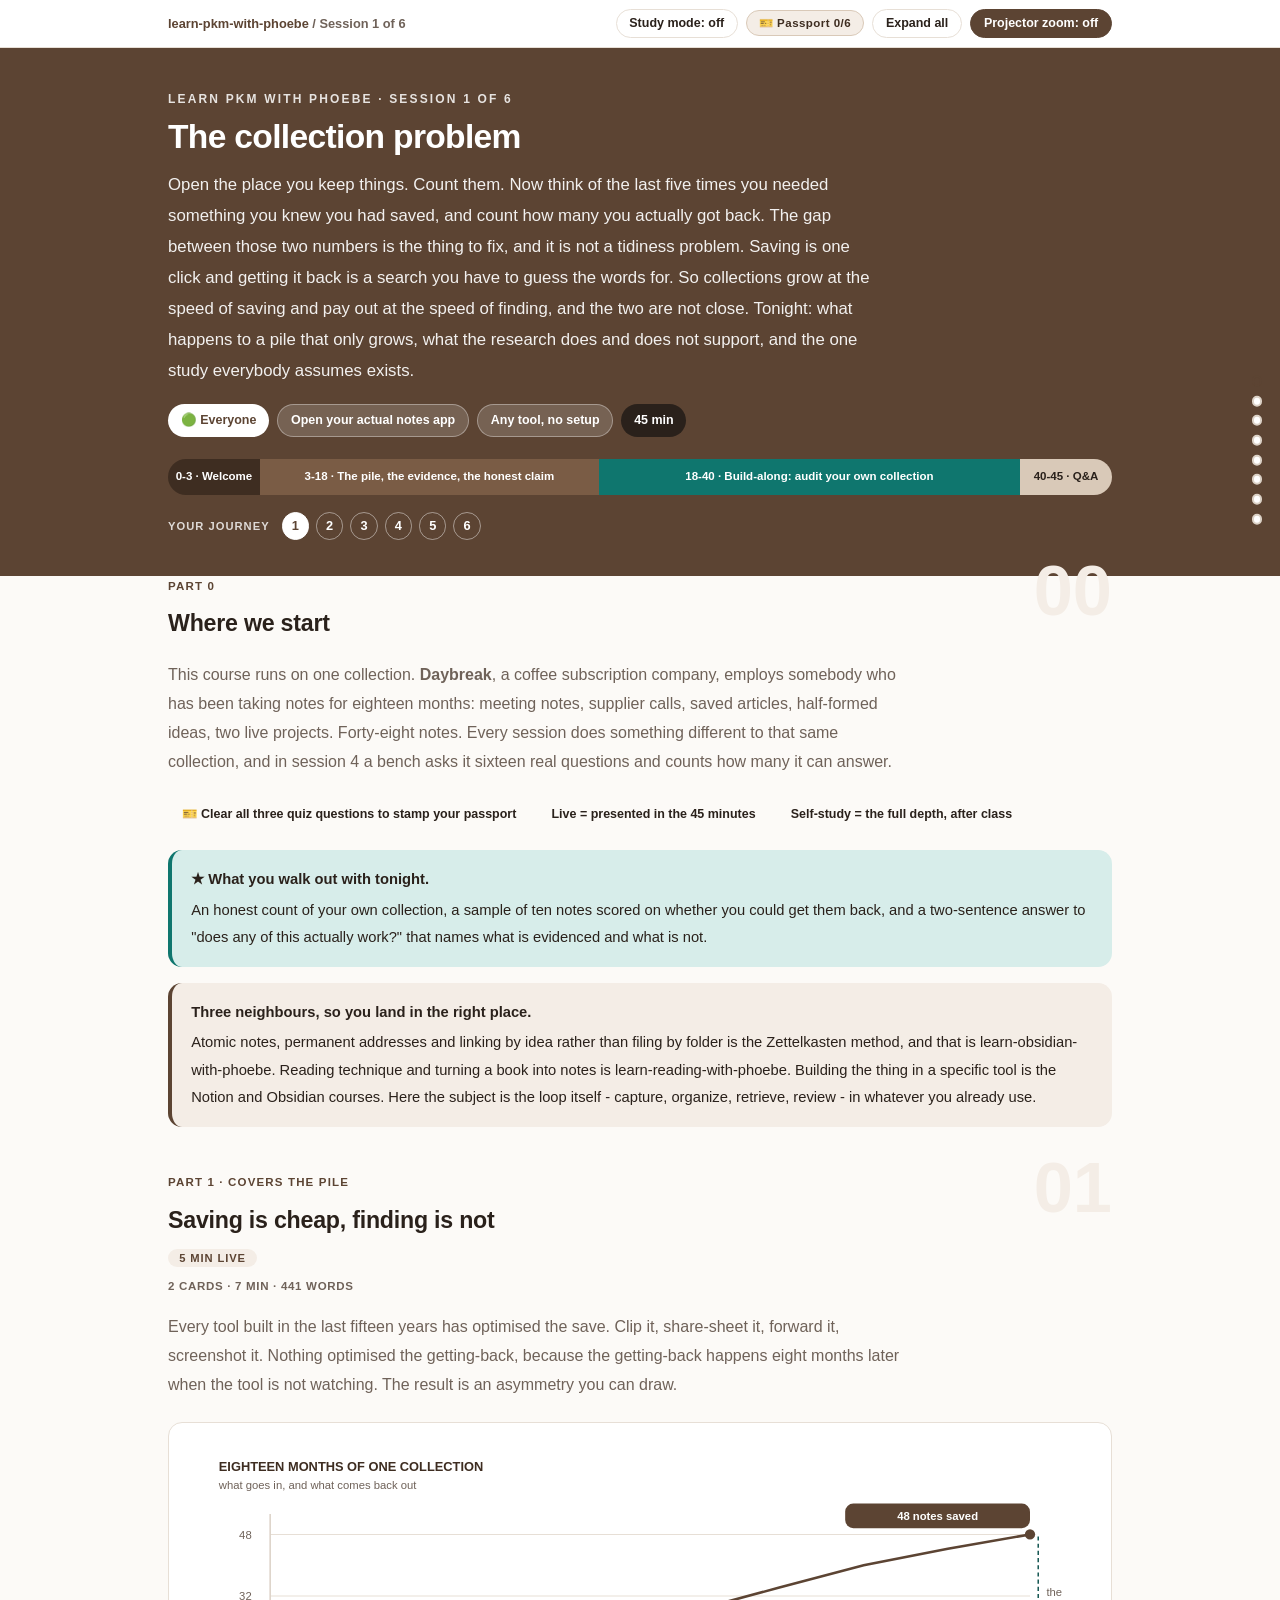
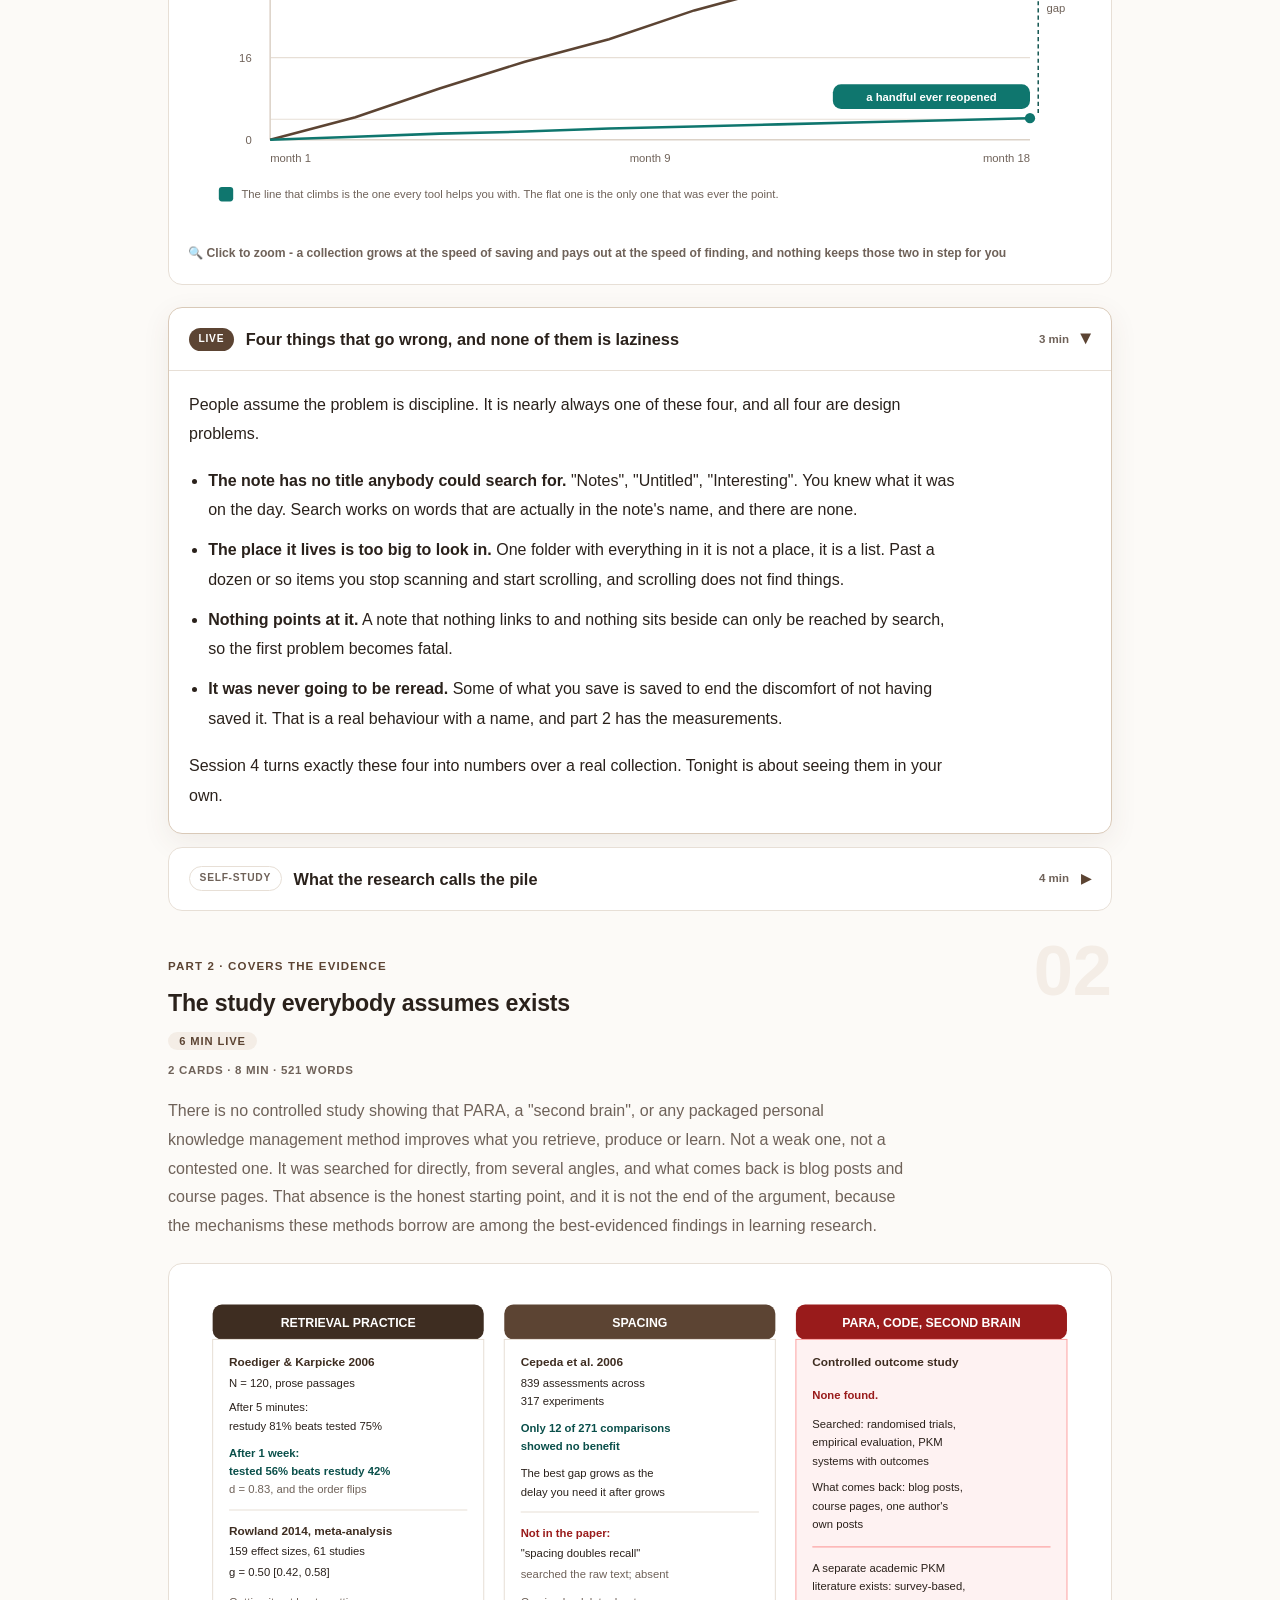
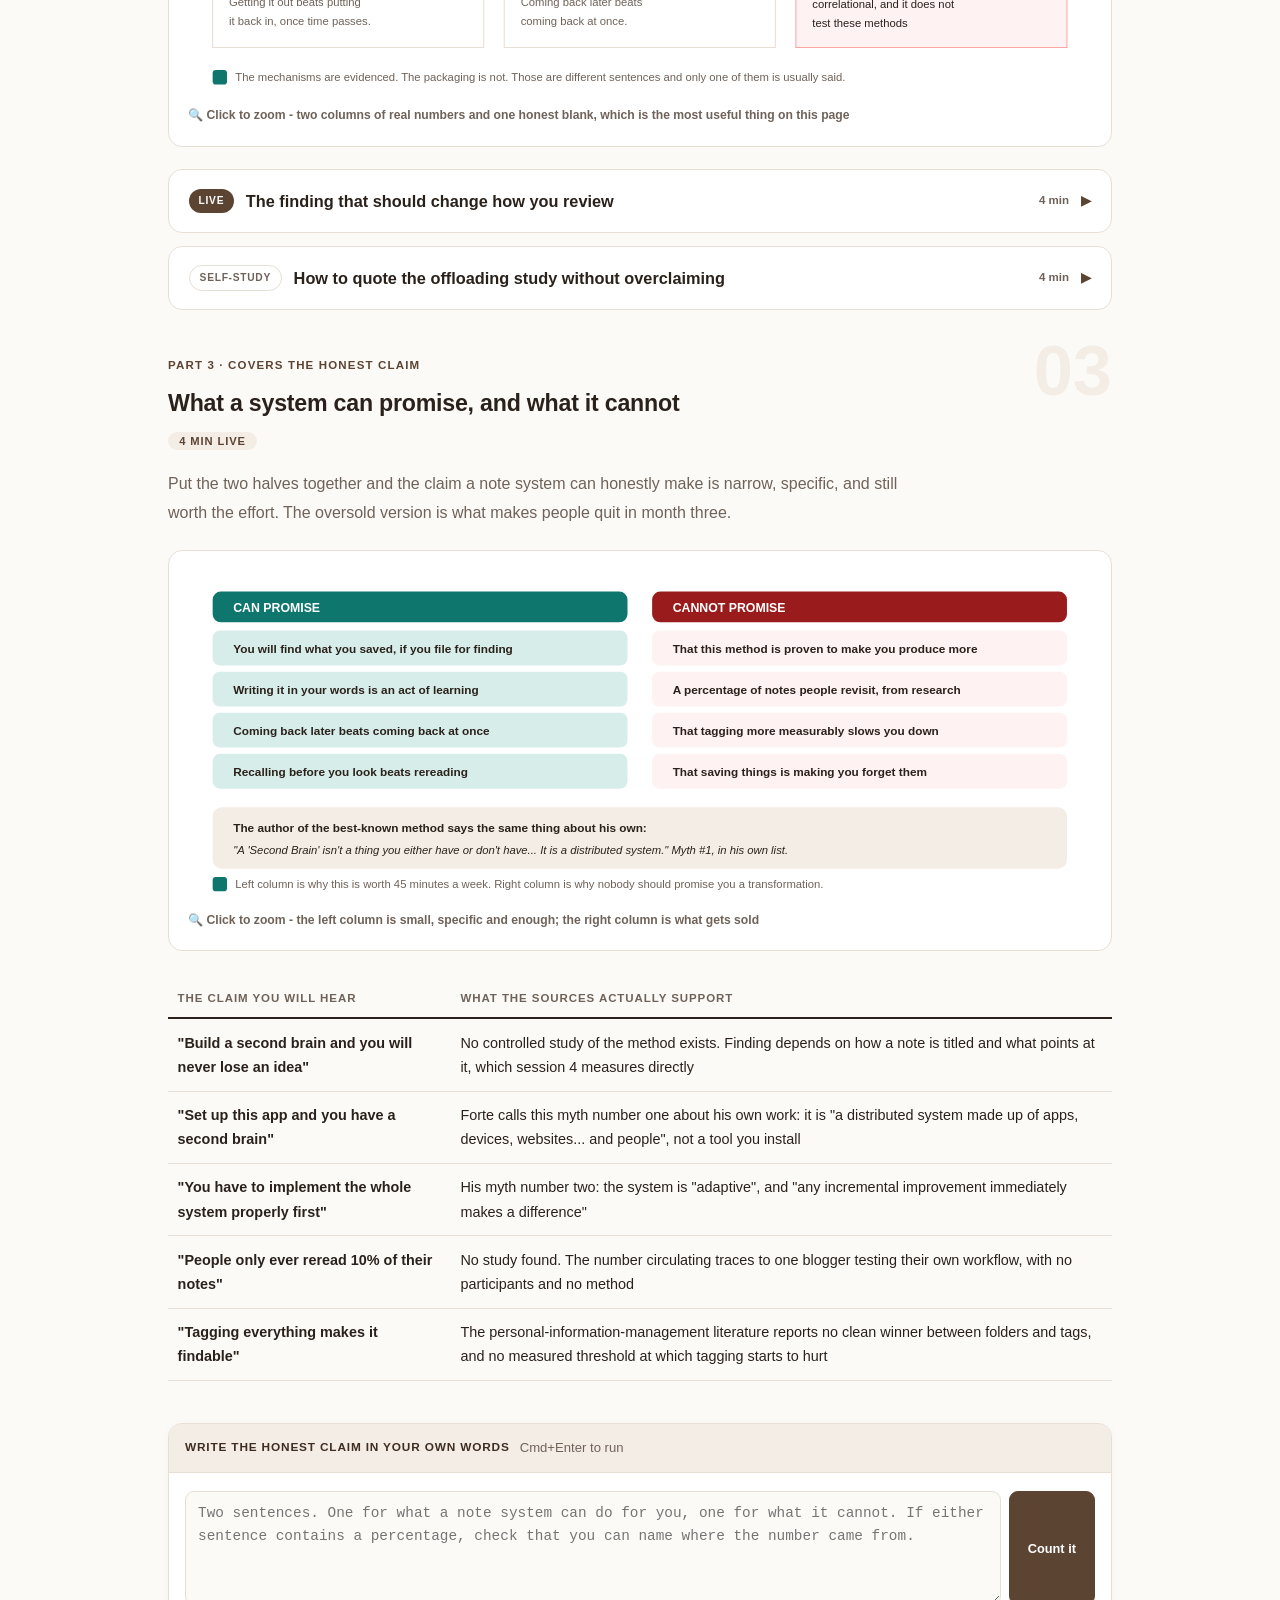
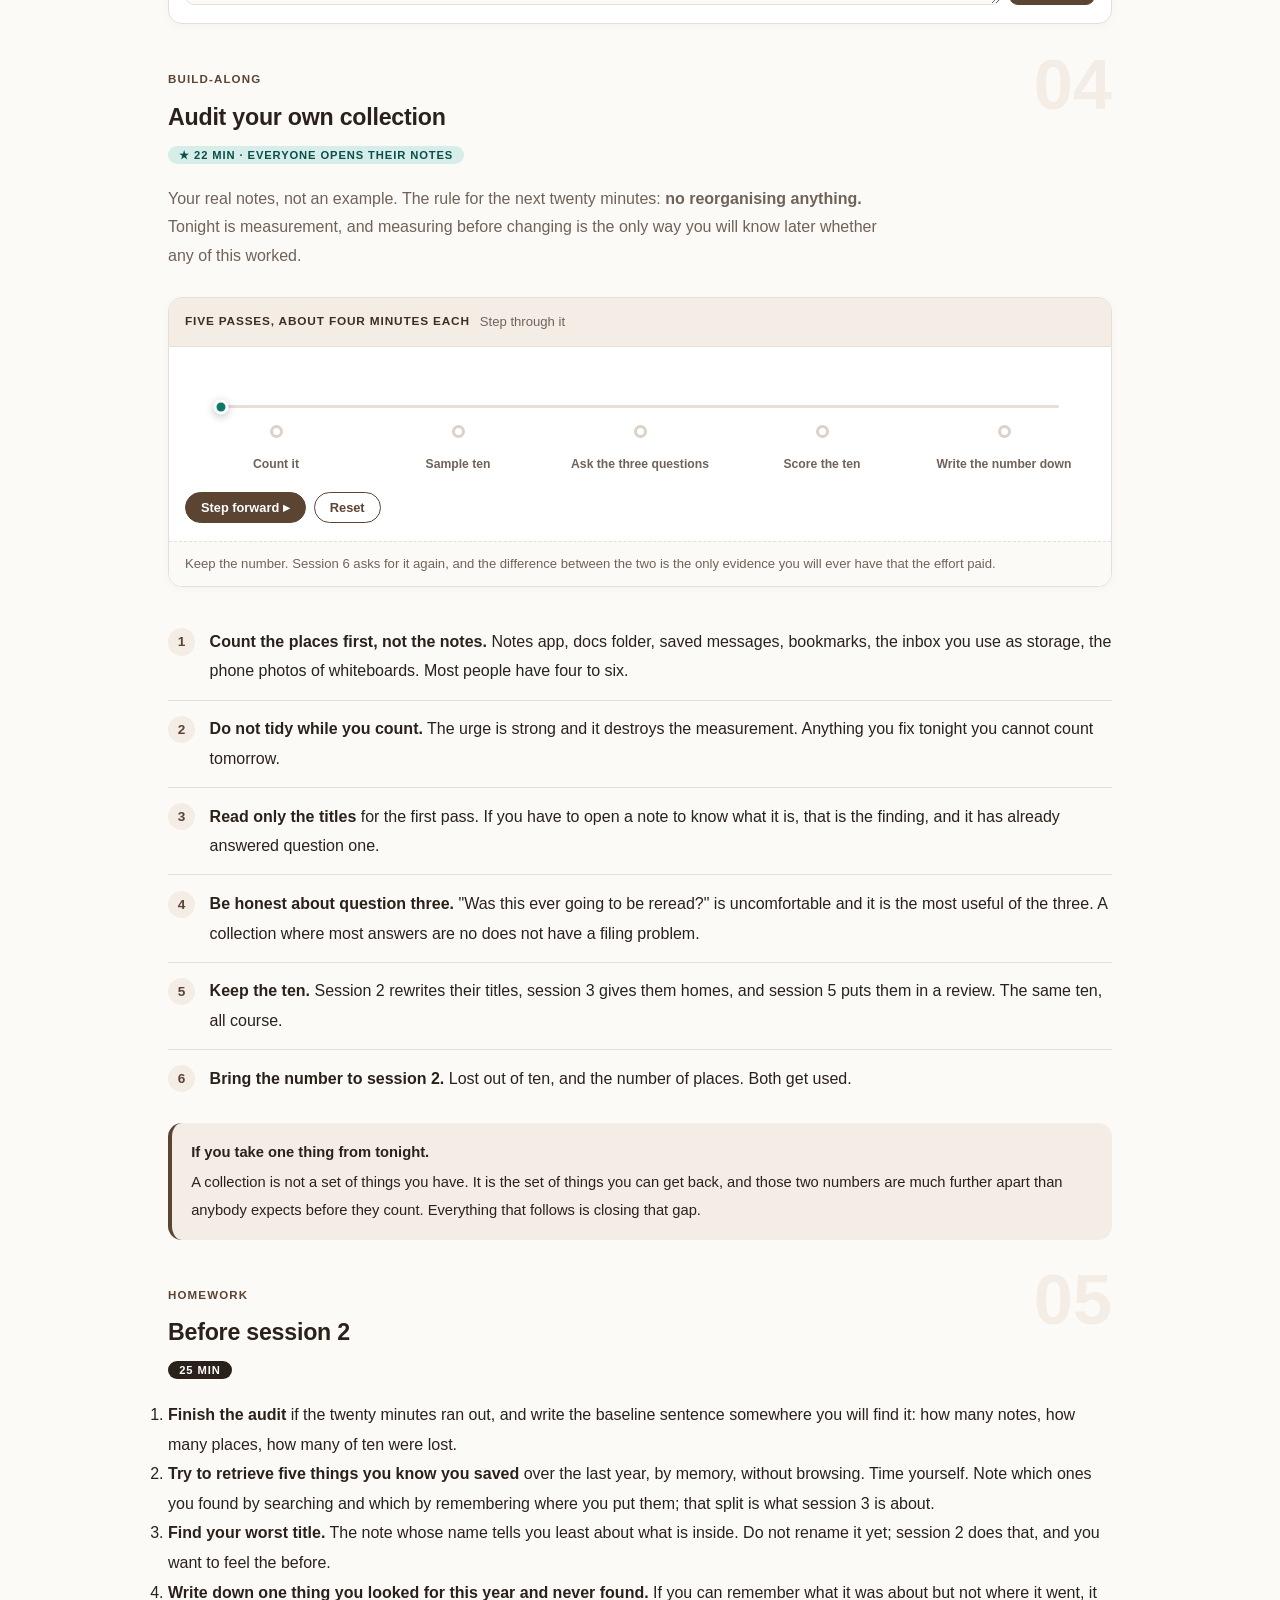
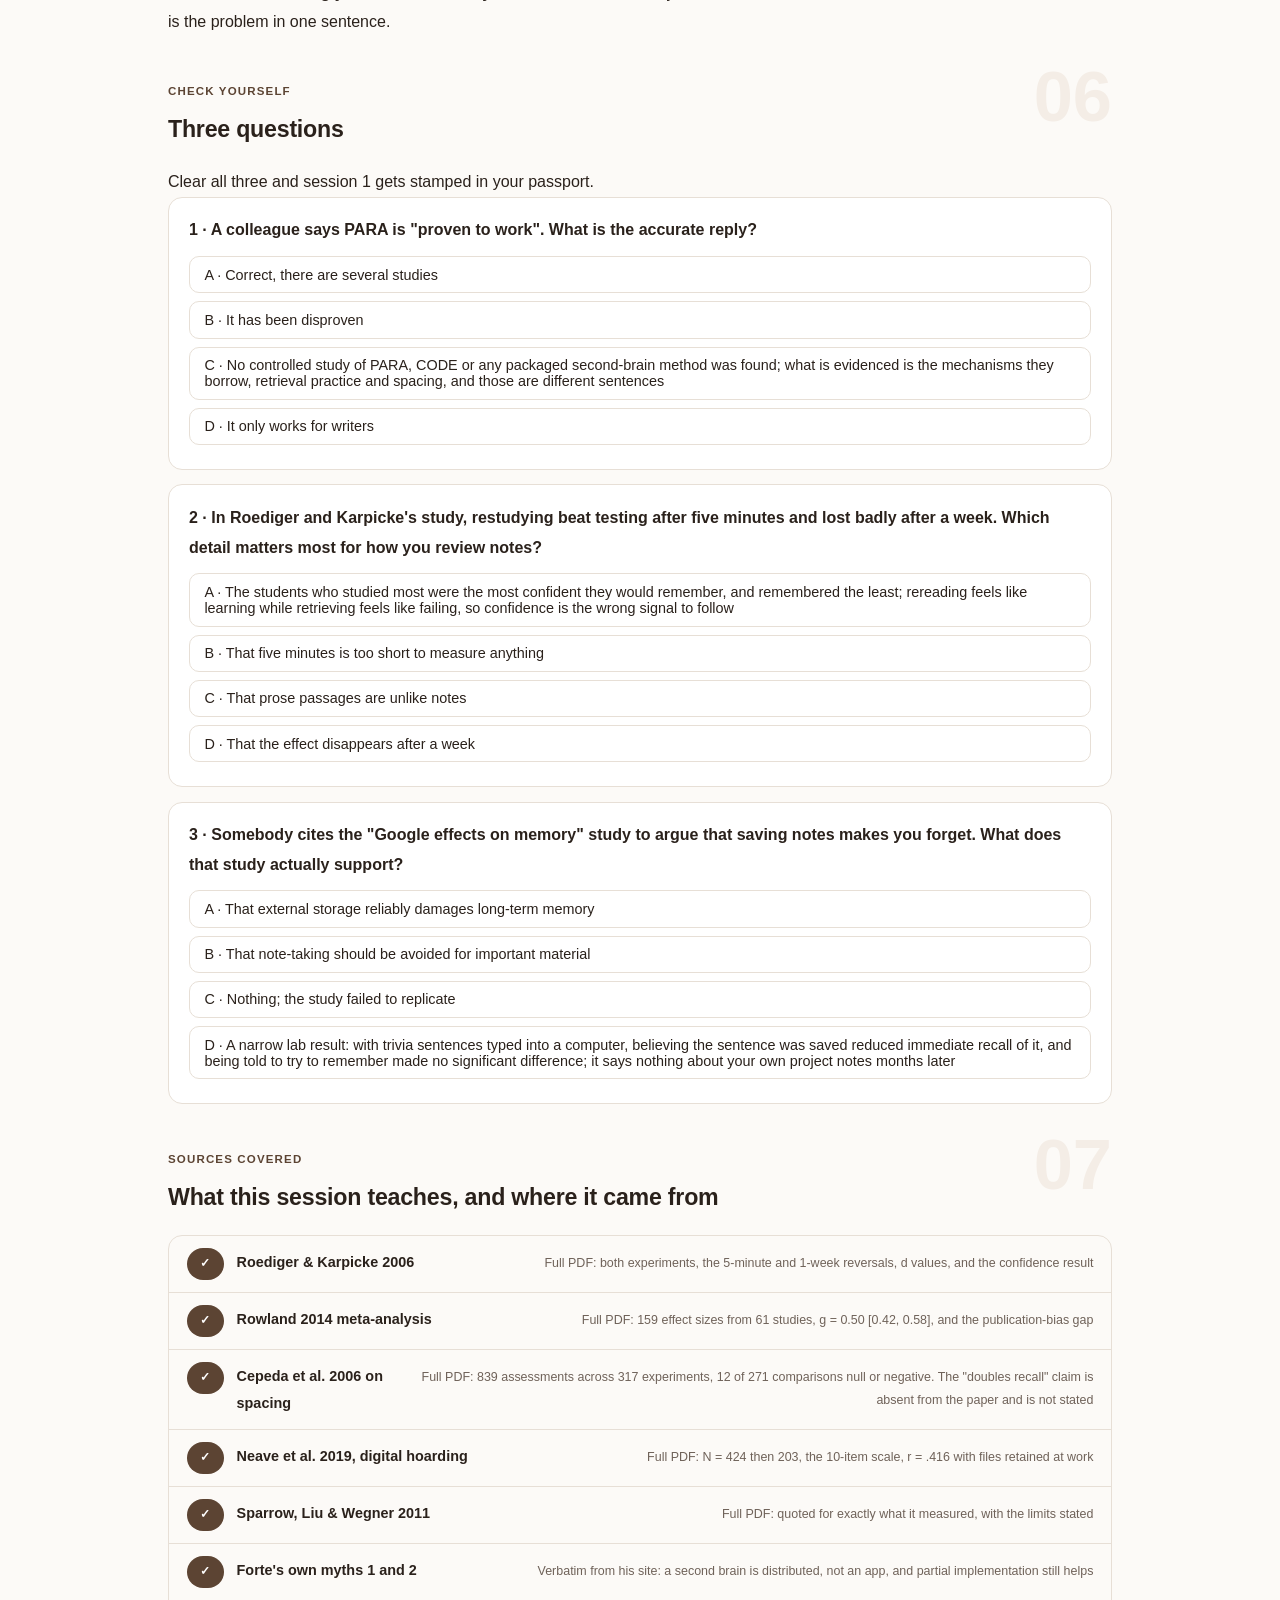
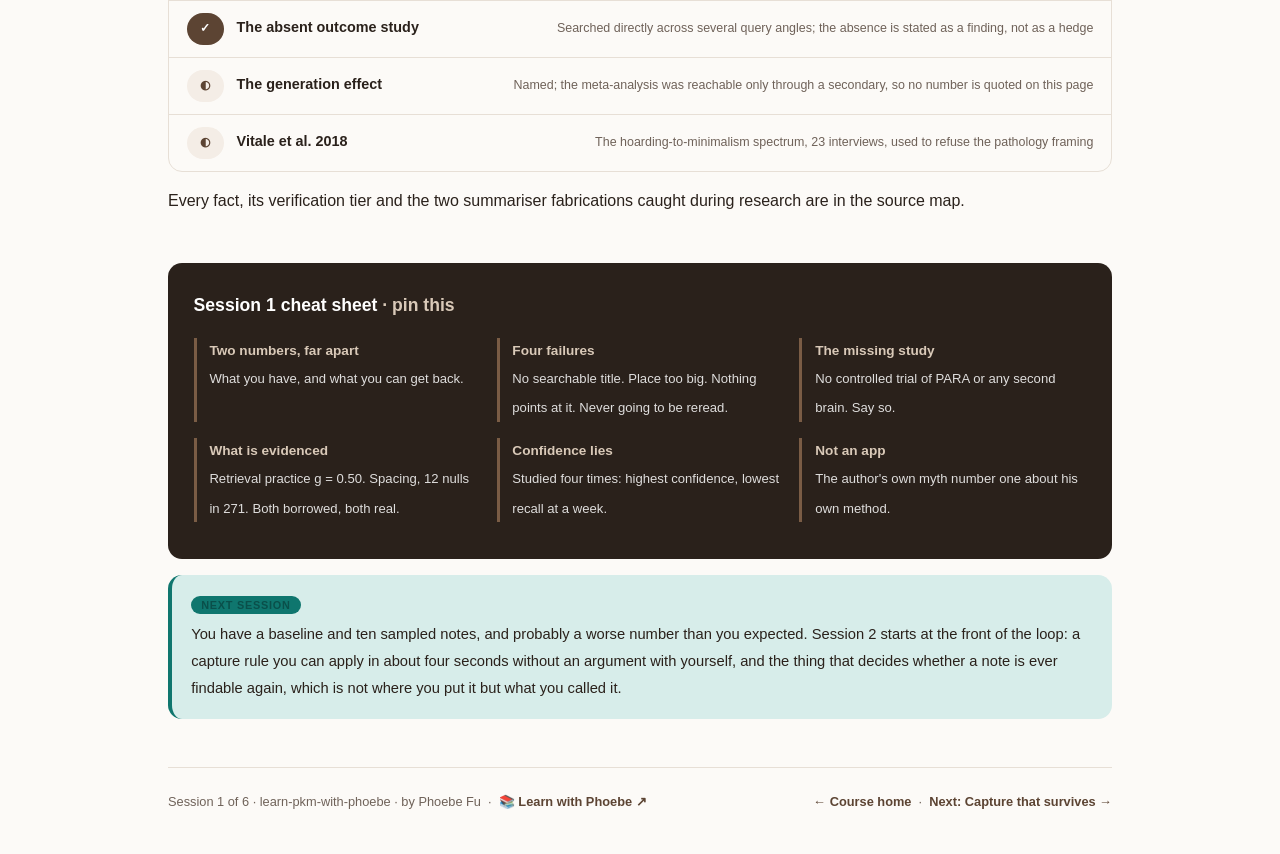
==== commit 7fd44bd0: "Layout: code boxes stack under step text; toolbar is one row Shared-template defect, live estate-wid" ====
--- a/courses/01-the-collection-problem.html
+++ b/courses/01-the-collection-problem.html
@@ -19,7 +19,7 @@
 <meta name="twitter:image" content="https://phoebefu6.github.io/learn-pkm-with-phoebe/assets/og-cover.png">
 <!-- social:end -->
 <title>Session 1 · The collection problem - learn PKM with phoebe</title>
-<link rel="stylesheet" href="../assets/style.css?v=1">
+<link rel="stylesheet" href="../assets/style.css?v=3">
 </head>
 <body>
 
--- a/assets/style.css
+++ b/assets/style.css
@@ -116,8 +116,9 @@
   border-bottom: 1px solid var(--hairline);
   padding: .55rem 0;
 }
-.toolbar .wrap { display: flex; align-items: center; gap: .6rem; }
-.toolbar .crumb { font-size: .8rem; color: var(--muted); font-weight: 600; margin-right: auto; }
+.toolbar .wrap { display: flex; align-items: center; gap: .5rem; flex-wrap: nowrap; }
+.toolbar .crumb { font-size: .8rem; color: var(--muted); font-weight: 600; margin-right: auto; min-width: 0; white-space: nowrap; overflow: hidden; text-overflow: ellipsis; }
+.toolbar .btn { white-space: nowrap; flex: none; padding: .38rem .8rem; font-size: .78rem; line-height: 1.2; }
 .toolbar .crumb a { color: var(--indigo); text-decoration: none; }
 .btn {
   border: 1px solid var(--hairline);
@@ -317,11 +318,15 @@
 /* ---------- demo steps ---------- */
 .steps { counter-reset: step; margin: .6rem 0 1rem; }
 .step {
-  display: flex;
-  gap: .9rem;
+  display: grid;
+  grid-template-columns: max-content minmax(0, 1fr);
+  column-gap: .9rem;
+  row-gap: .2rem;
   padding: .85rem 0;
   border-bottom: .5px solid var(--hairline);
 }
+.step > * { grid-column: 2; min-width: 0; }
+.step > .prompt-box { margin: .8rem 0 .4rem; }
 .step:last-child { border-bottom: none; }
 .step::before {
   counter-increment: step;
@@ -825,7 +830,10 @@
   /* 44px tap targets */
   details.card summary { min-height: 44px; }
   .qopt { min-height: 44px; display: flex; align-items: center; padding: .7rem .9rem; }
-  .toolbar .btn, .pagefoot a { min-height: 44px; display: inline-flex; align-items: center; }
+  .toolbar .btn, .pagefoot a { min-height: 44px; display: inline-flex; align-items: center; justify-content: center; }
+  .toolbar .crumb, .toolbar #zoom-toggle { display: none; }
+  .toolbar .btn { flex: 1 1 0; padding: .3rem .4rem; font-size: .72rem; }
+  table.clean { display: block; overflow-x: auto; -webkit-overflow-scrolling: touch; }
 }
 
 @media (max-width: 640px) {
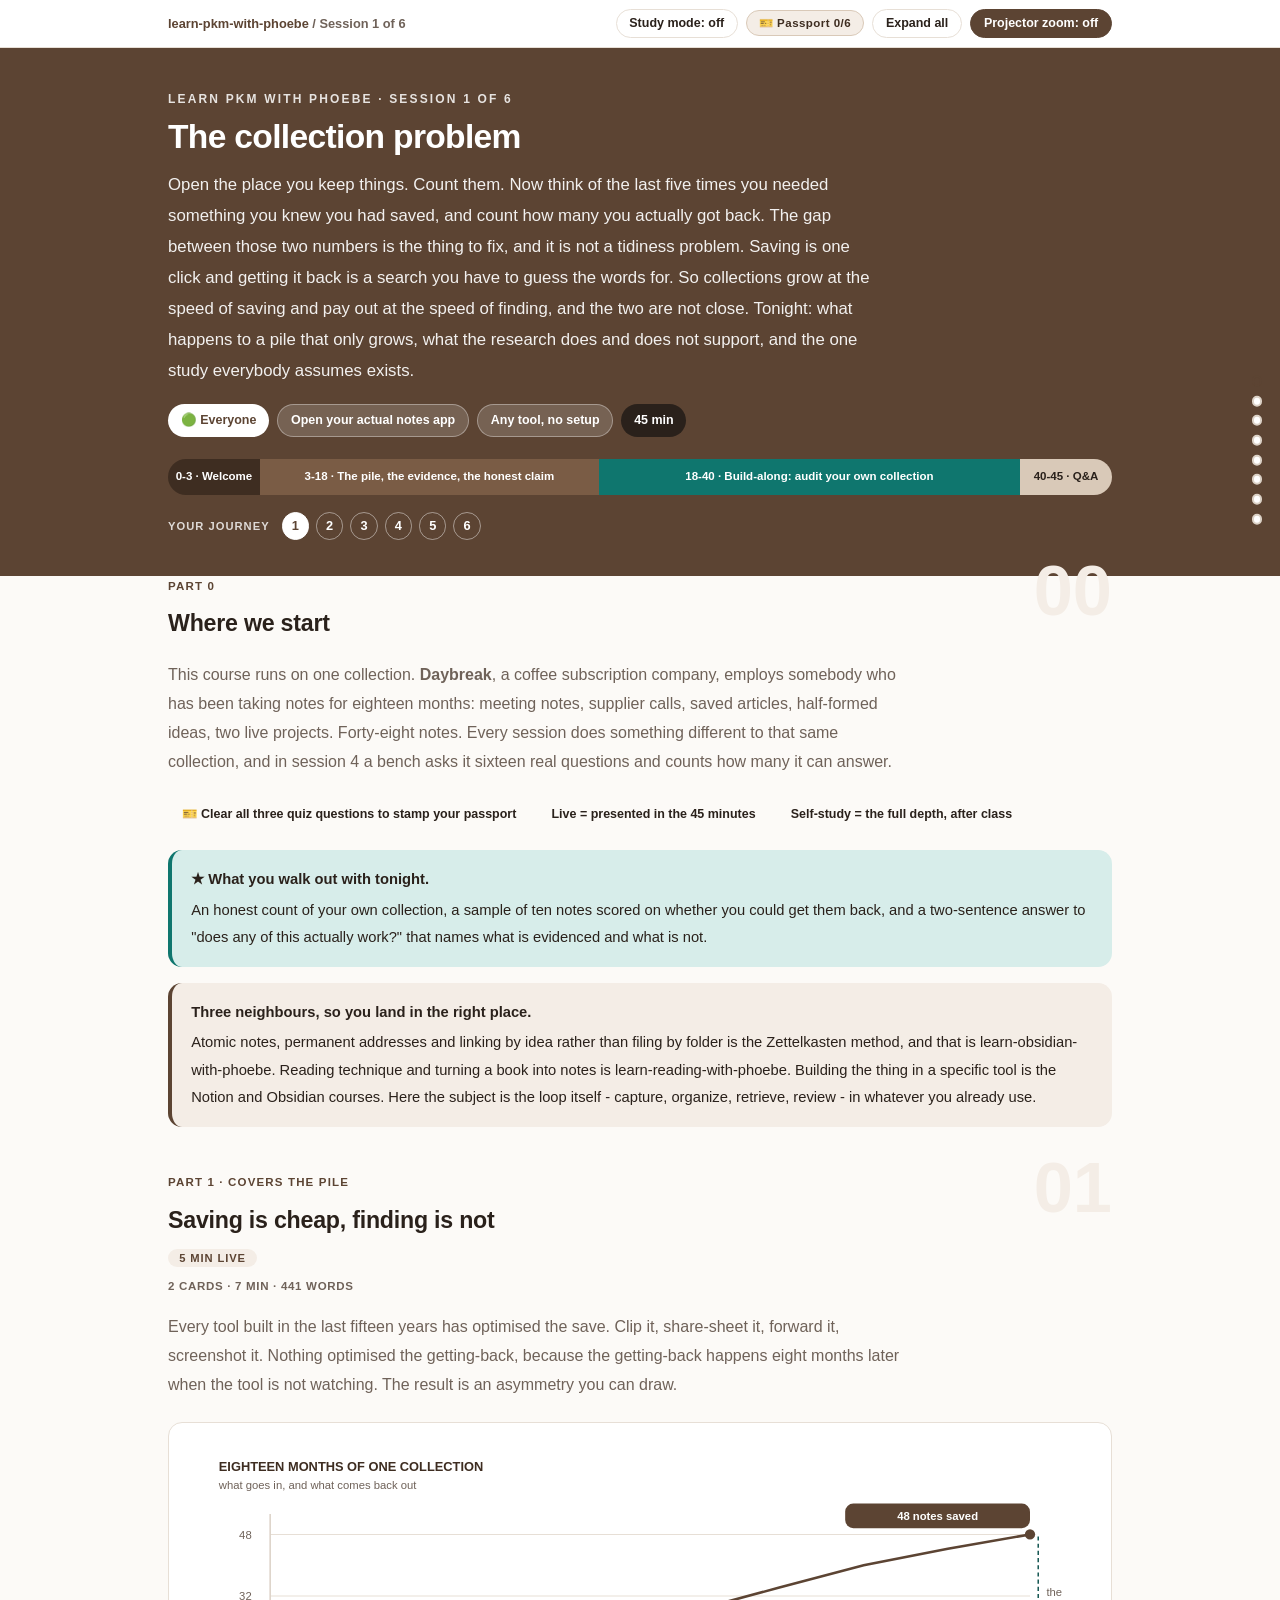
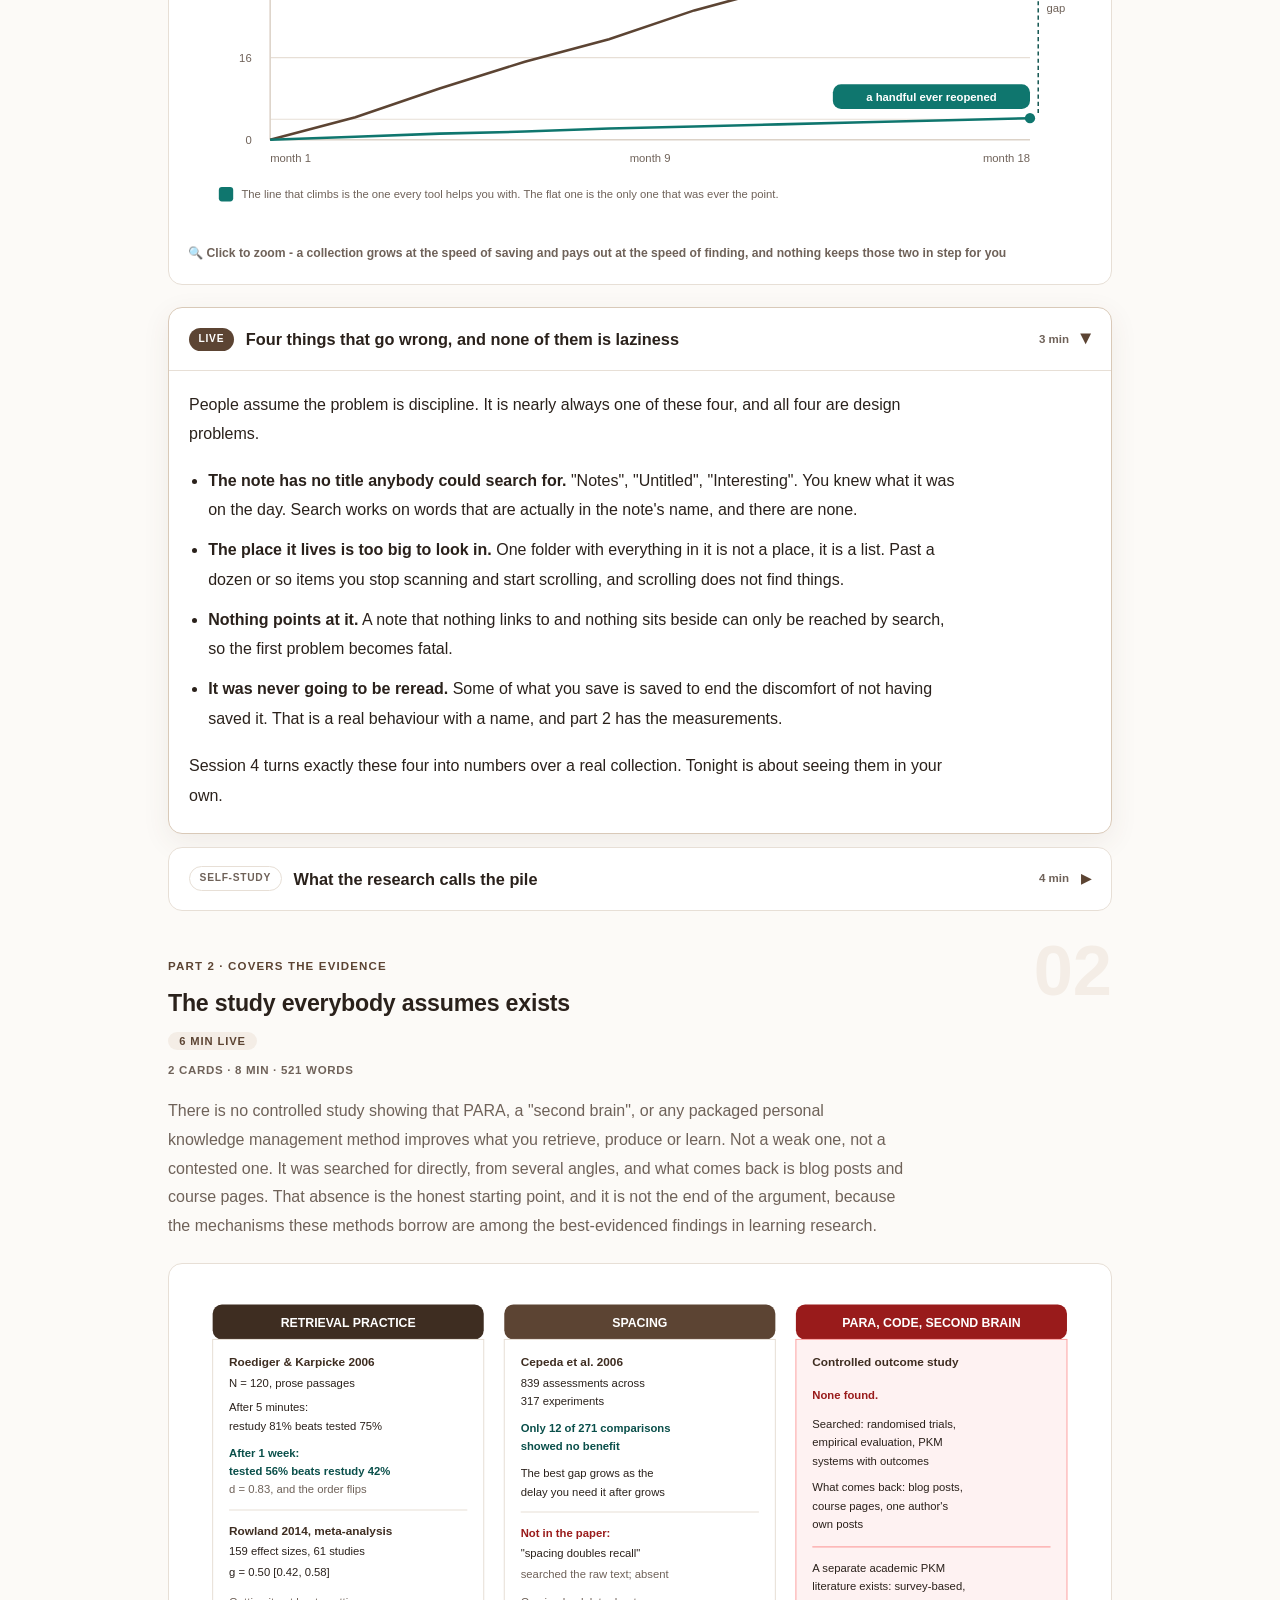
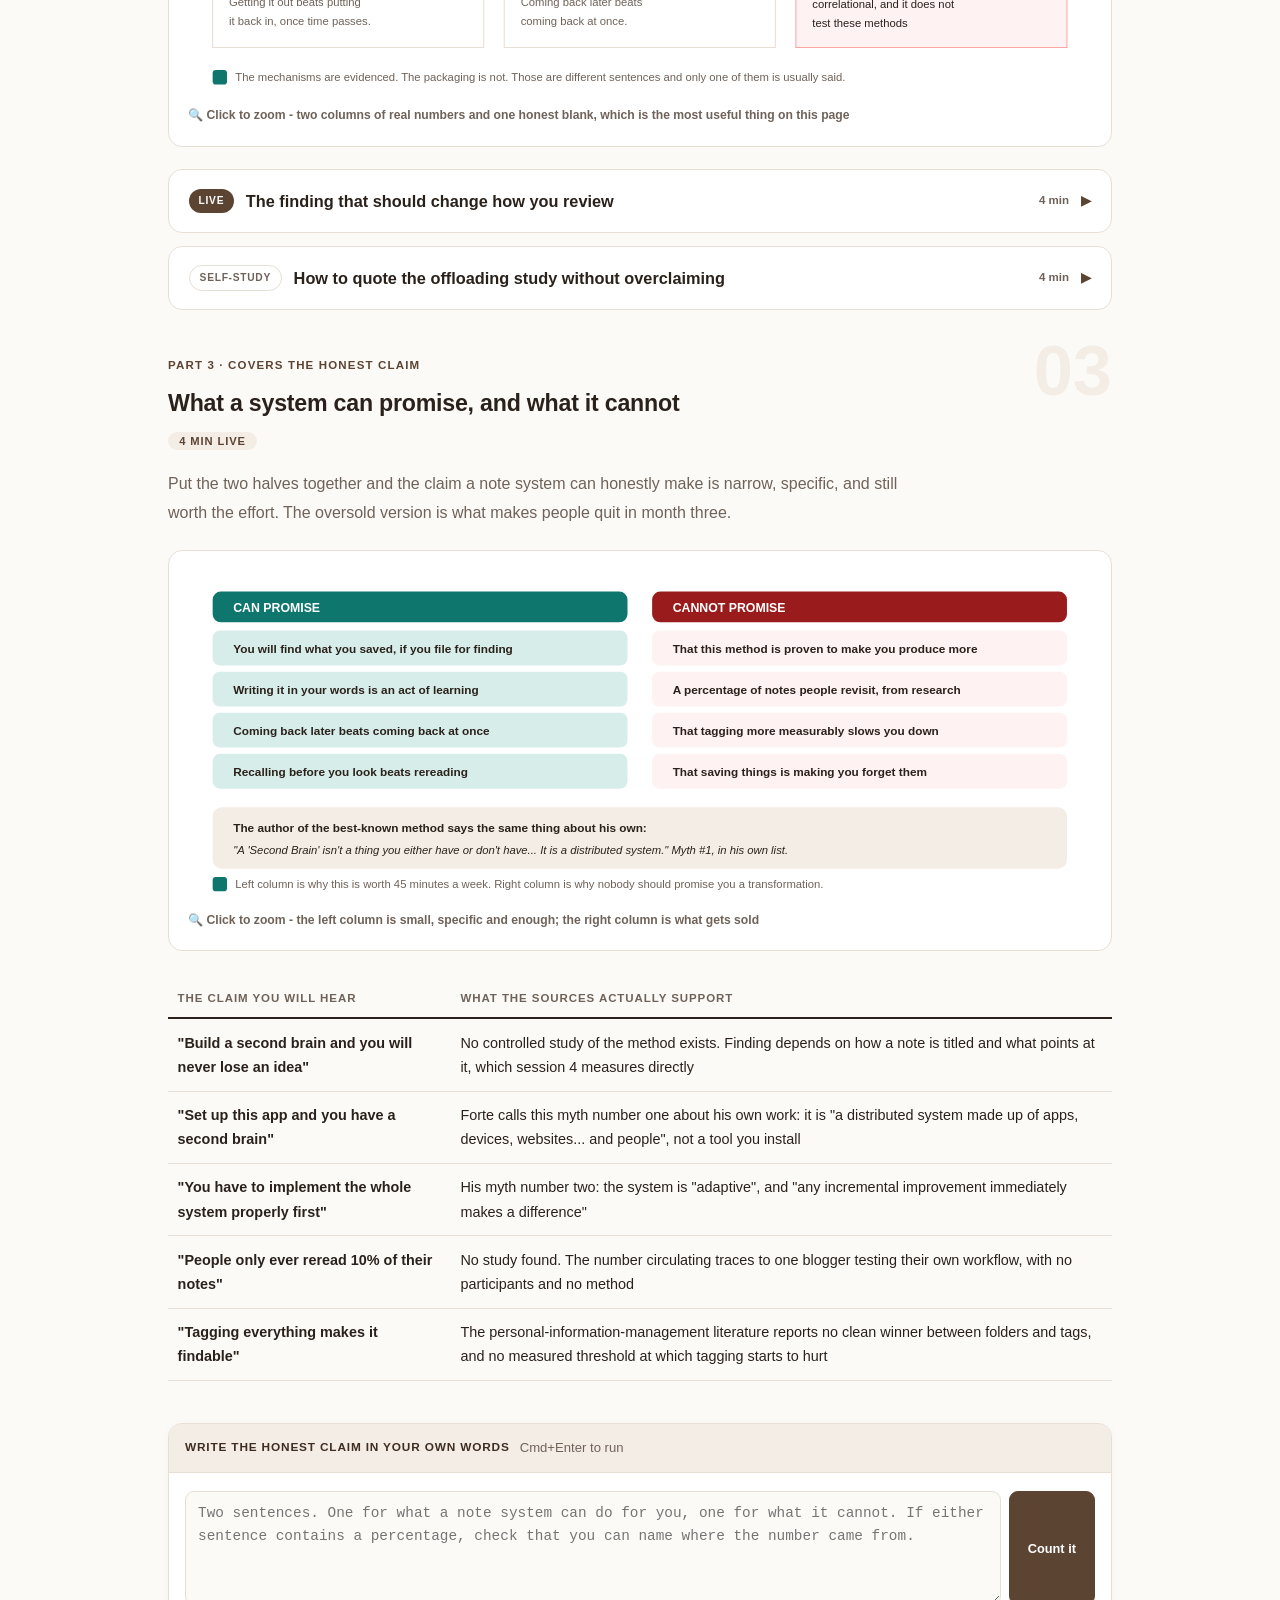
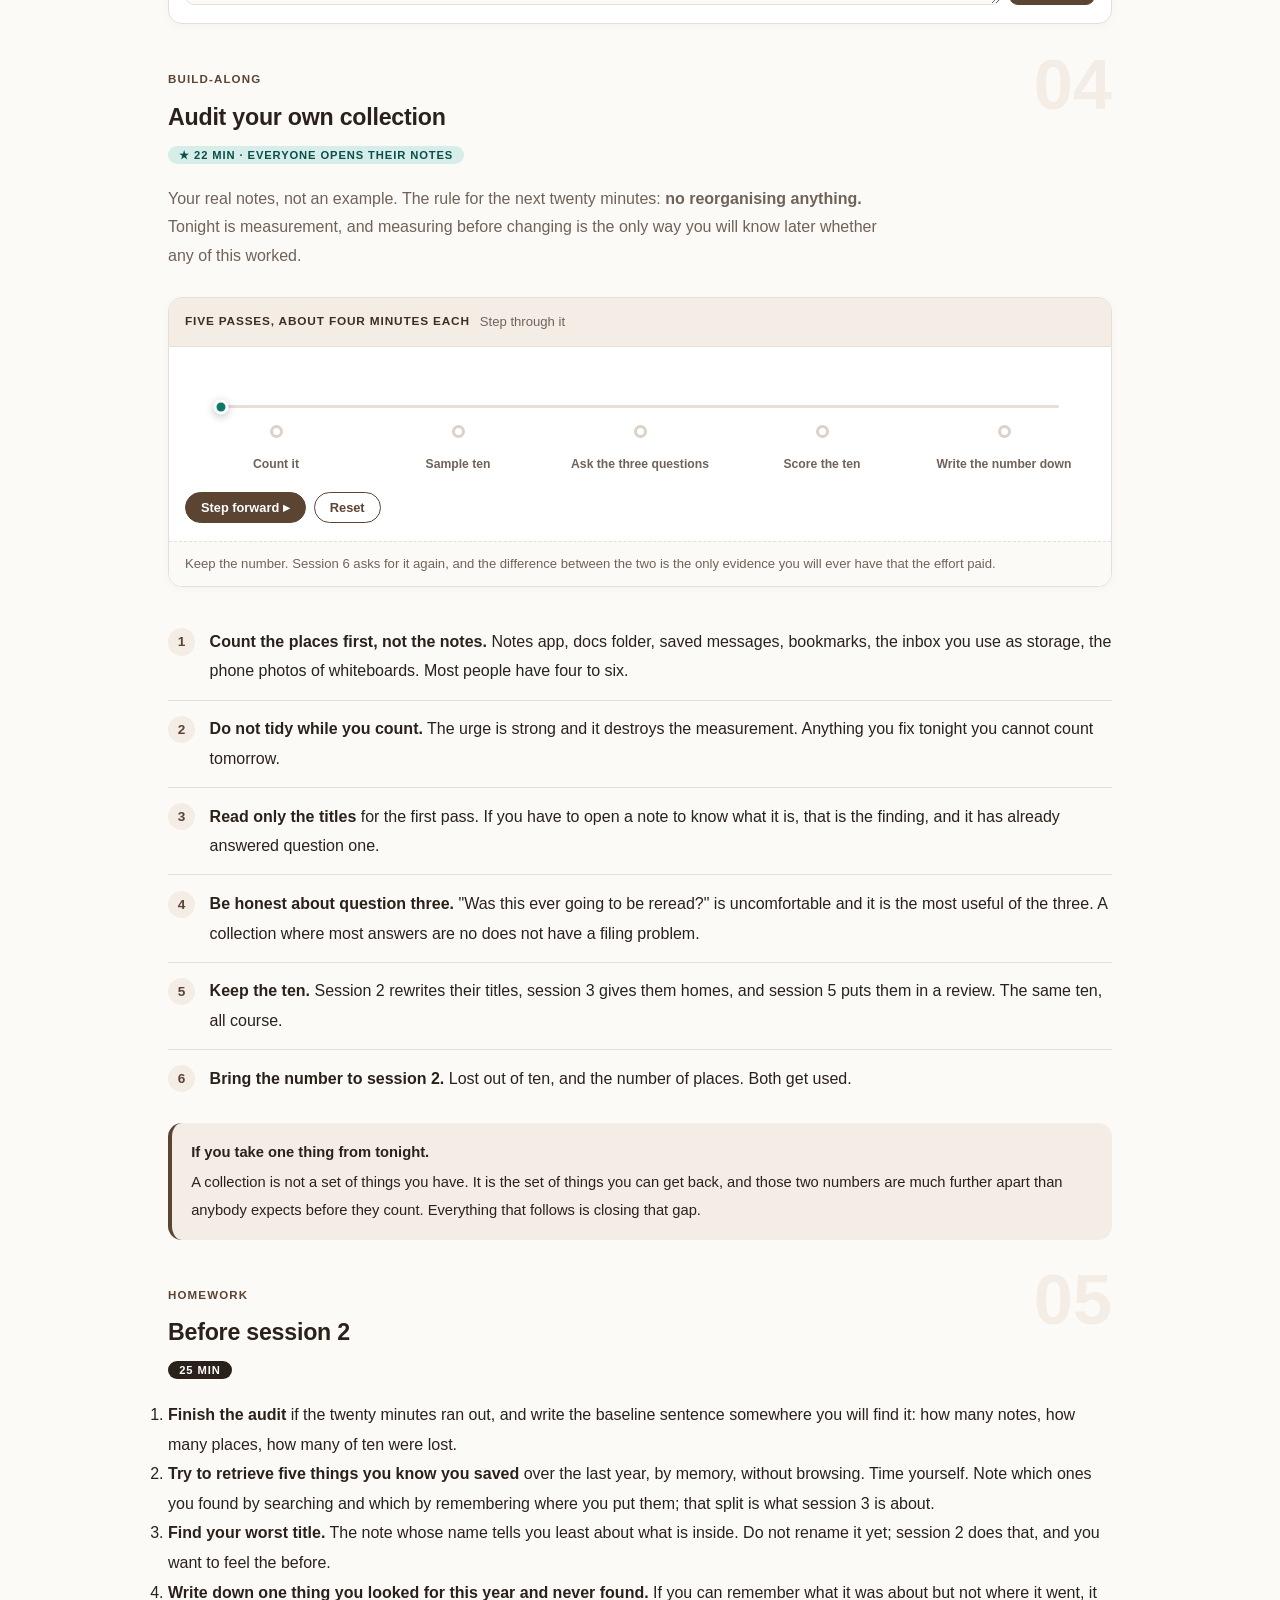
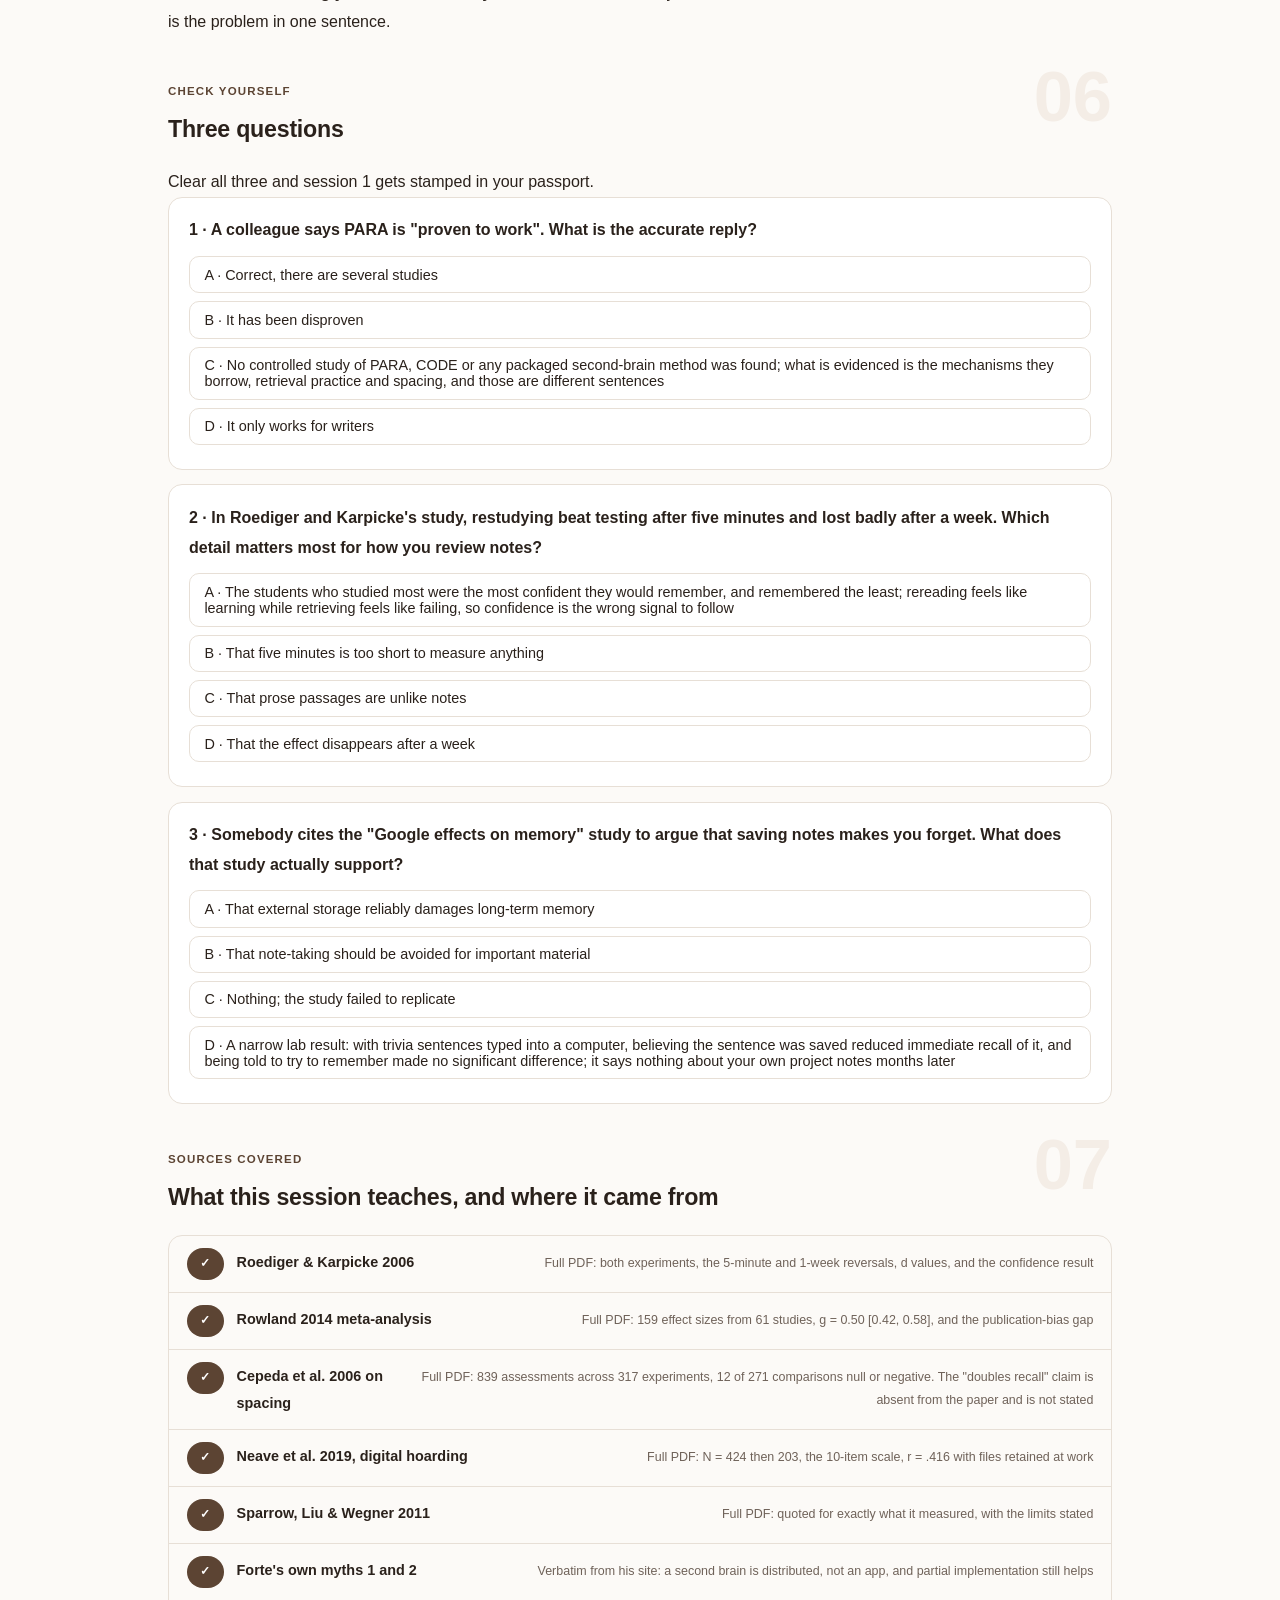
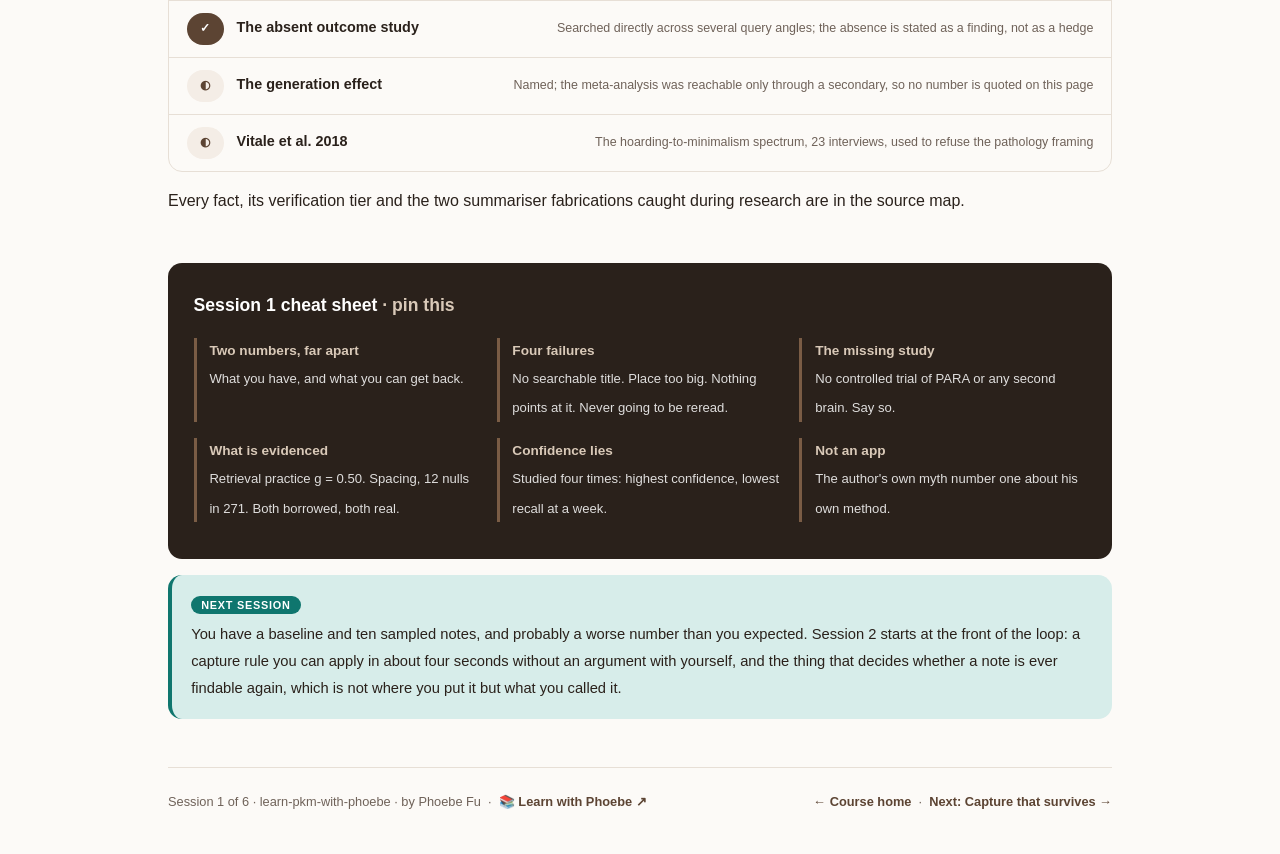
==== commit 99abb370: "Fix unreadable pills and labels: white text on the amber fill The "Real world" pill, build-along ste" ====
--- a/courses/01-the-collection-problem.html
+++ b/courses/01-the-collection-problem.html
@@ -19,7 +19,7 @@
 <meta name="twitter:image" content="https://phoebefu6.github.io/learn-pkm-with-phoebe/assets/og-cover.png">
 <!-- social:end -->
 <title>Session 1 · The collection problem - learn PKM with phoebe</title>
-<link rel="stylesheet" href="../assets/style.css?v=3">
+<link rel="stylesheet" href="../assets/style.css?v=4">
 </head>
 <body>
 
--- a/assets/style.css
+++ b/assets/style.css
@@ -238,7 +238,7 @@
 .pill.solid { background: var(--indigo); color: #fff; }
 .pill.light { background: var(--indigo-50); color: var(--indigo); }
 .pill.inkpill { background: var(--ink); color: #fff; }
-.pill.amber, .pill.peach { background: var(--amber); color: var(--amber-ink); }
+.pill.amber, .pill.peach { background: var(--amber); color: #fff; }
 .pill.bare { color: var(--faint); }
 
 /* ---------- 4D grid ---------- */
@@ -296,7 +296,7 @@
   padding: .15rem .7rem;
 }
 .prompt-box.bad .label { background: var(--faint); color: var(--ink); }
-.prompt-box.good .label { background: var(--amber); color: var(--amber-ink); }
+.prompt-box.good .label { background: var(--amber); color: #fff; }
 .copy-btn {
   position: absolute;
   top: .7rem;
@@ -313,7 +313,7 @@
   transition: background .15s ease;
 }
 .copy-btn:hover { background: rgba(255,255,255,.22); }
-.copy-btn.copied { background: var(--amber); border-color: var(--amber); color: var(--amber-ink); }
+.copy-btn.copied { background: var(--amber); border-color: var(--amber); color: #fff; }
 
 /* ---------- demo steps ---------- */
 .steps { counter-reset: step; margin: .6rem 0 1rem; }
@@ -365,7 +365,7 @@
 .callout.example .ex-pill {
   display: inline-block;
   background: var(--amber);
-  color: var(--amber-ink);
+  color: #fff;
   border-radius: 999px;
   padding: .15rem .7rem;
   font-size: .68rem;
@@ -707,7 +707,7 @@
   font-family: inherit; transition: all .14s ease; white-space: nowrap;
 }
 .sql-btn:hover { background: rgba(255,255,255,.2); }
-.sql-btn.sql-run { background: var(--amber); color: var(--amber-ink); border-color: var(--amber); }
+.sql-btn.sql-run { background: var(--amber); color: #fff; border-color: var(--amber); }
 .sql-btn.sql-run:hover { filter: brightness(1.05); }
 .sql-label {
   display: block;
@@ -961,7 +961,7 @@
   z-index: 2;
 }
 .hs-pin:hover { transform: translate(-50%, -50%) scale(1.18); }
-.hs-pin.on { background: var(--amber); color: var(--amber-ink); }
+.hs-pin.on { background: var(--amber); color: #fff; }
 .hs-pin::before {
   content: ""; position: absolute; inset: -7px; border-radius: 999px;
   border: 2px solid var(--indigo); opacity: 0;
@@ -1107,7 +1107,7 @@
   padding: 4px 11px; border-radius: 999px;
   background: rgba(255,255,255,.15);
 }
-.stakes-read .sk-delta.good { background: var(--amber); color: var(--amber-ink); }
+.stakes-read .sk-delta.good { background: var(--amber); color: #fff; }
 .stakes-read .sk-delta.bad { background: #FCA5A5; color: #7f1d1d; }
 
 /* --- 6. scorecard: halfway self-grade ------------------ */
@@ -1143,7 +1143,7 @@
   background: var(--indigo-50); color: var(--indigo-deep);
   border: 1px solid var(--indigo-soft); cursor: default;
 }
-.pp-pill.full { background: var(--amber); color: var(--amber-ink); border-color: var(--amber); }
+.pp-pill.full { background: var(--amber); color: #fff; border-color: var(--amber); }
 .pp-strip { display: flex; gap: 10px; flex-wrap: wrap; margin: 18px 0 6px; }
 .pp-stamp {
   display: flex; flex-direction: column; align-items: center; gap: 6px;
@@ -1170,7 +1170,7 @@
   display: inline-block; margin-bottom: 7px;
   font: 800 0.68rem Inter, sans-serif; letter-spacing: .07em;
   text-transform: uppercase; padding: 3px 10px; border-radius: 999px;
-  background: var(--amber); color: var(--amber-ink);
+  background: var(--amber); color: #fff;
 }
 
 /* --- mobile floor (desktop is the product) ------------- */
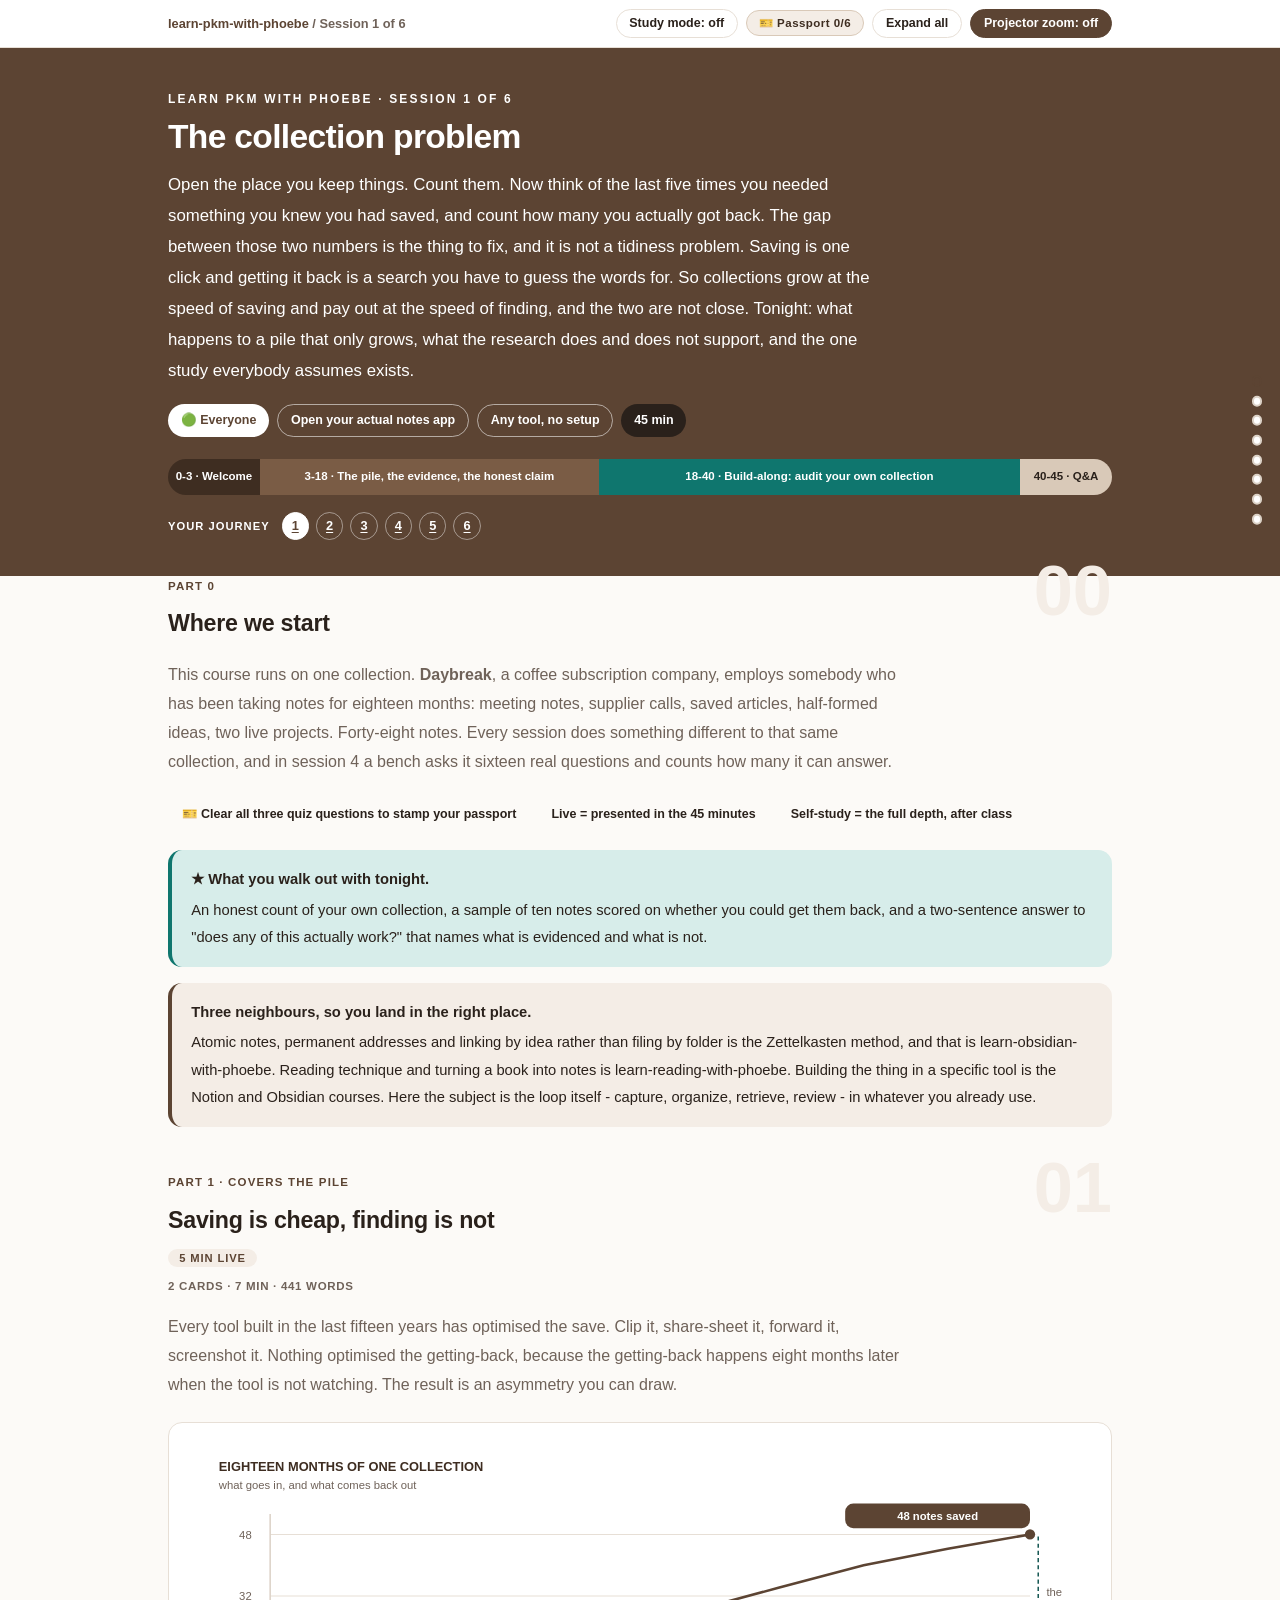
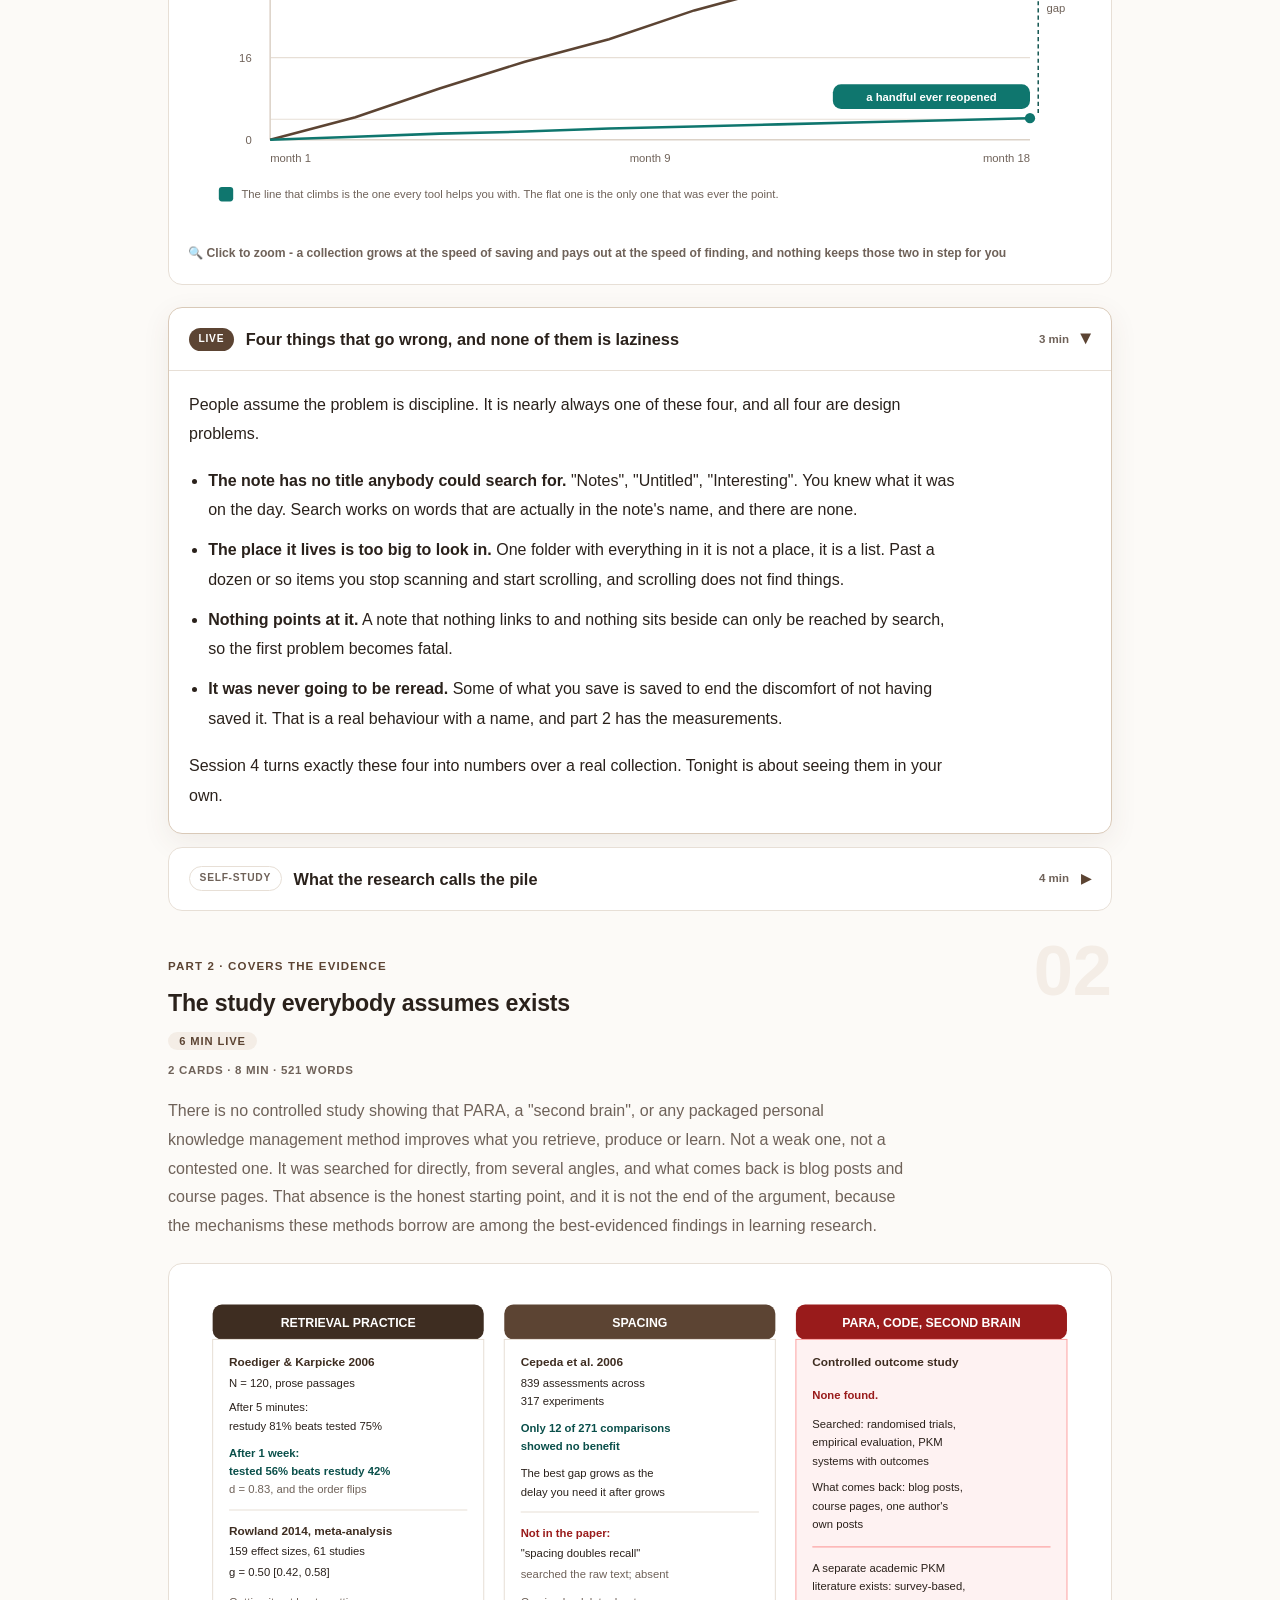
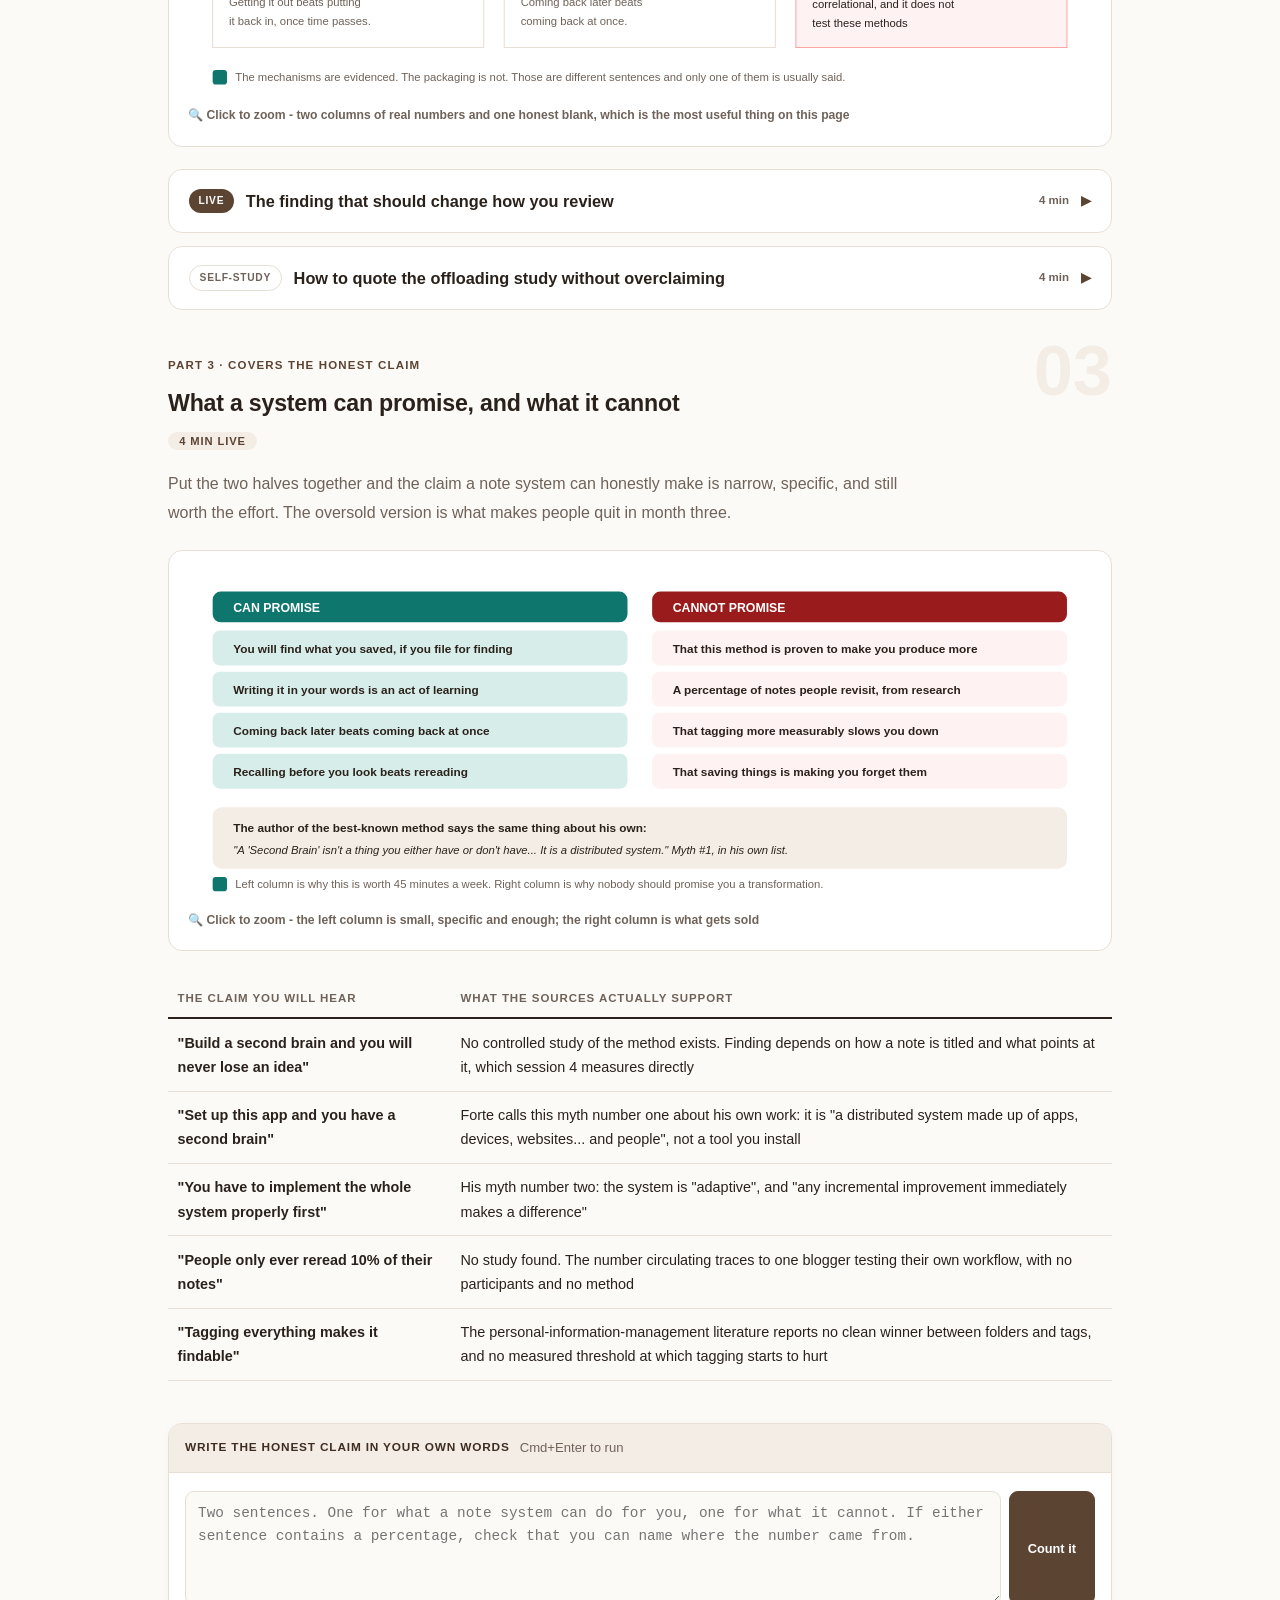
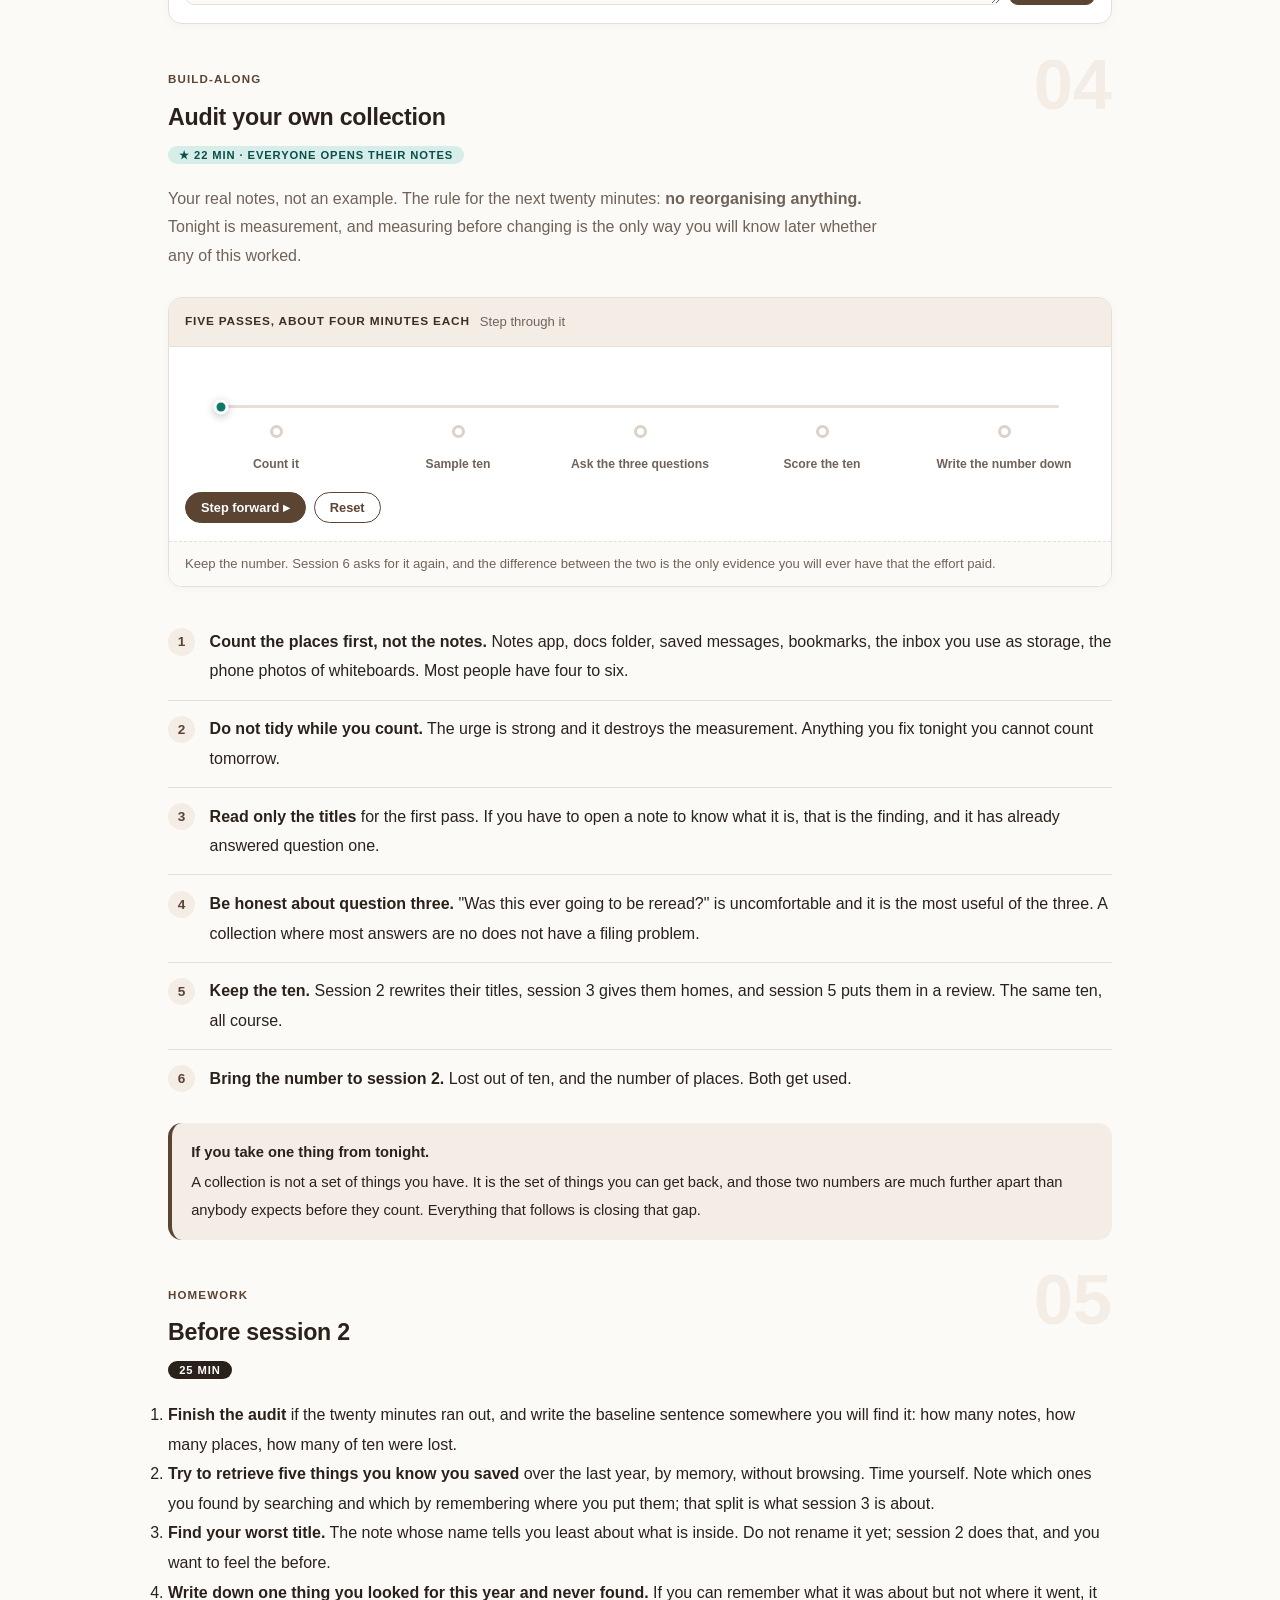
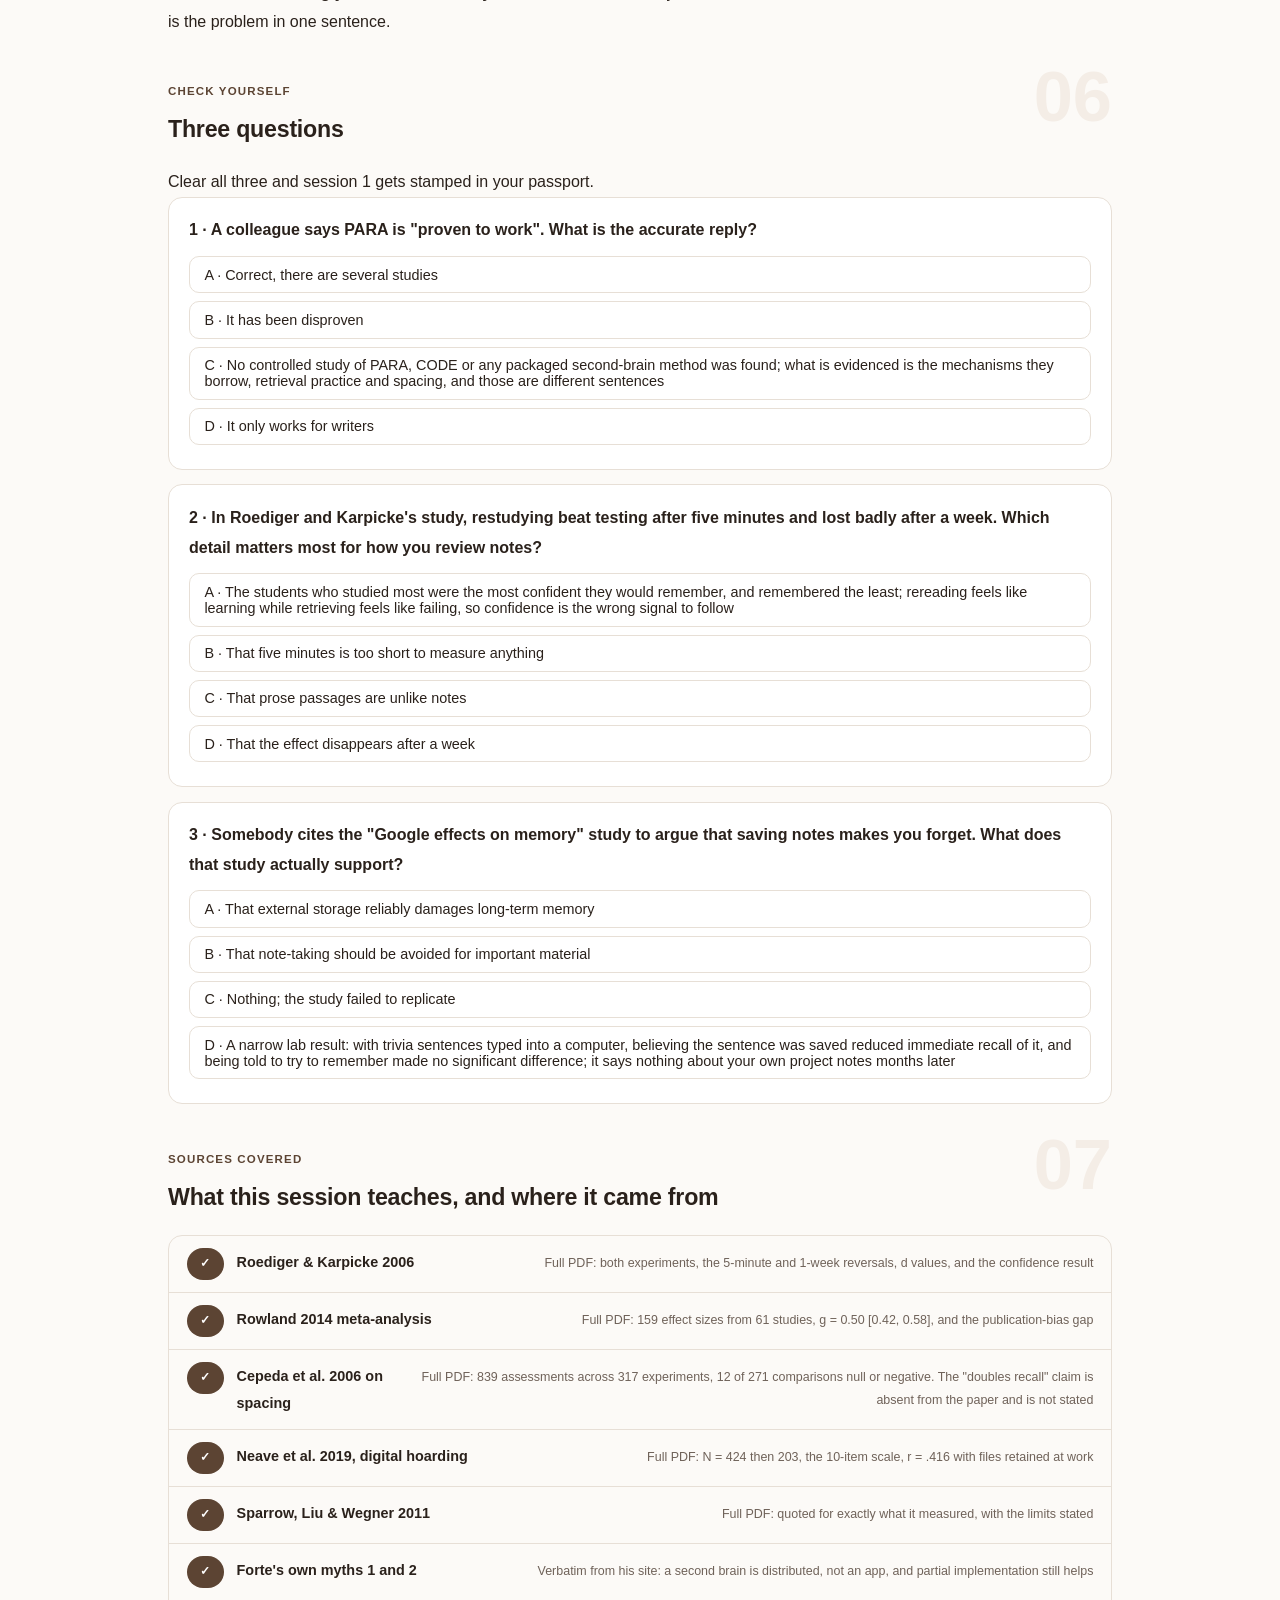
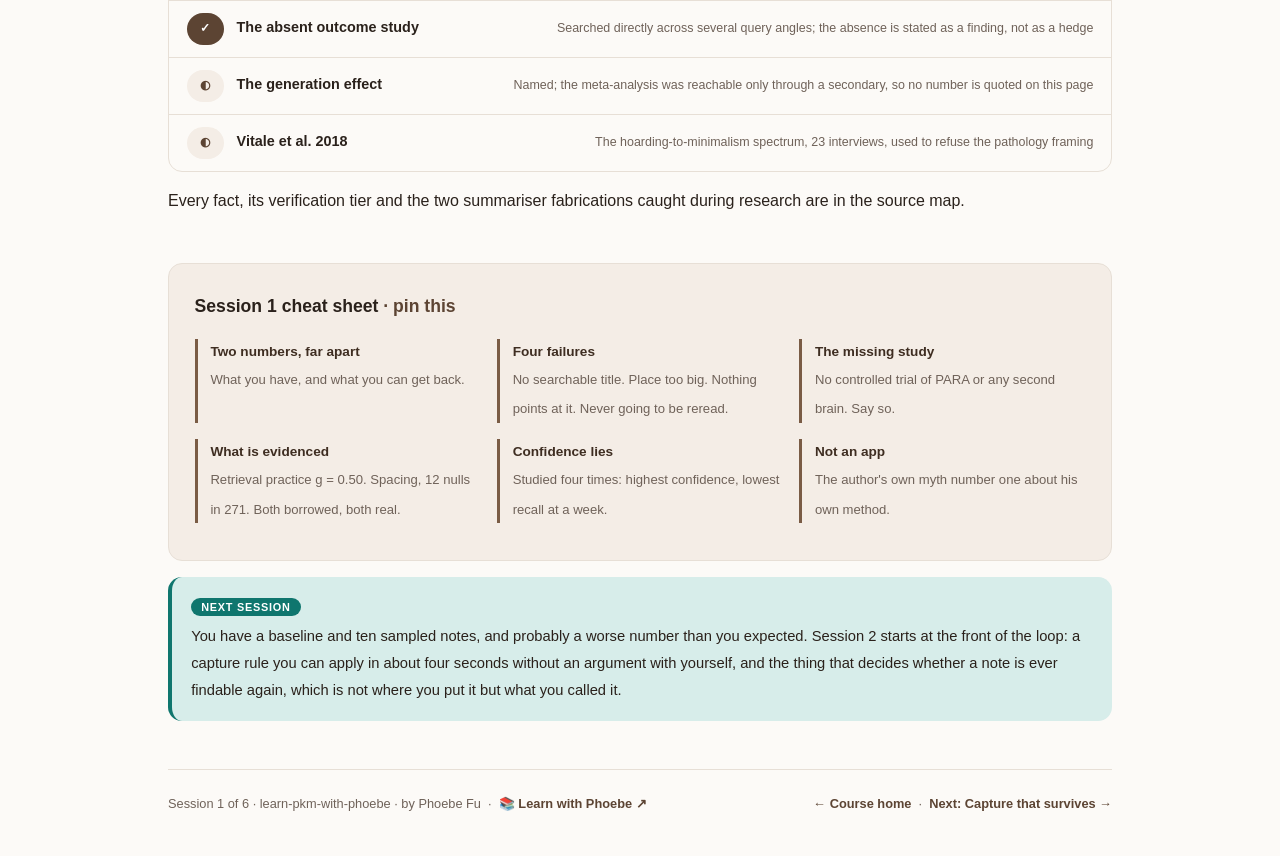
==== commit f38344f0: "Light surfaces everywhere: lightbox, cheat panel, code boxes; contrast and phone-width fixes Every d" ====
--- a/courses/01-the-collection-problem.html
+++ b/courses/01-the-collection-problem.html
@@ -19,7 +19,7 @@
 <meta name="twitter:image" content="https://phoebefu6.github.io/learn-pkm-with-phoebe/assets/og-cover.png">
 <!-- social:end -->
 <title>Session 1 · The collection problem - learn PKM with phoebe</title>
-<link rel="stylesheet" href="../assets/style.css?v=4">
+<link rel="stylesheet" href="../assets/style.css?v=20">
 </head>
 <body>
 
@@ -441,6 +441,6 @@
 
 </main>
 
-<script src="../assets/app.js?v=1"></script>
+<script src="../assets/app.js?v=20"></script>
 </body>
 </html>
--- a/assets/style.css
+++ b/assets/style.css
@@ -19,8 +19,8 @@
   --amber-ink: #0A4F4A;
   --amber-50: #D7EDEA;
   --paper: #FCFAF7;
-  --code-bg: #241C16;
-  --code-ink: #E7DFD6;
+  --code-bg: #F4EDE6;
+  --code-ink: #2A211B;
   --radius: 14px;
 }
 
@@ -50,7 +50,7 @@
   font-size: .75rem;
   letter-spacing: .18em;
   text-transform: uppercase;
-  opacity: .85;
+  opacity: 1;
   font-weight: 600;
 }
 .masthead h1 {
@@ -61,7 +61,7 @@
   letter-spacing: -.02em;
 }
 .masthead h1 .accent { color: inherit; }
-.masthead .sub { font-size: 1.05rem; opacity: .92; max-width: 44rem; }
+.masthead .sub { font-size: 1.05rem; opacity: 1; max-width: 44rem; }
 
 .chip-row { display: flex; flex-wrap: wrap; gap: .5rem; margin-top: 1.1rem; }
 .chip {
@@ -75,7 +75,7 @@
   white-space: nowrap;
 }
 .chip.level { background: #fff; color: var(--indigo); }
-.chip.audience { background: rgba(255,255,255,.16); color: #fff; border: 1px solid rgba(255,255,255,.35); }
+.chip.audience { background: rgba(255,255,255,.08); color: #fff; border: 1px solid rgba(255,255,255,.35); }
 .chip.time { background: var(--ink); color: #fff; font-variant-numeric: tabular-nums; }
 
 
@@ -239,7 +239,7 @@
 .pill.light { background: var(--indigo-50); color: var(--indigo); }
 .pill.inkpill { background: var(--ink); color: #fff; }
 .pill.amber, .pill.peach { background: var(--amber); color: #fff; }
-.pill.bare { color: var(--faint); }
+.pill.bare { color: var(--muted); }
 
 /* ---------- 4D grid ---------- */
 .grid-2 { display: grid; grid-template-columns: repeat(auto-fit, minmax(15rem, 1fr)); gap: .8rem; margin: .5rem 0 1rem; }
@@ -268,10 +268,11 @@
 table.clean td:first-child { font-weight: 600; }
 
 /* ---------- prompt boxes ---------- */
-.prompt-box {
+.prompt-box{
   position: relative;
-  background: var(--code-bg);
-  color: var(--code-ink);
+  background: #F4EDE6;
+  border: 1px solid #E7DFD6;
+  color: #2A211B;
   border-radius: var(--radius);
   padding: 1.1rem 1.2rem;
   margin: 1rem 0 1.2rem;
@@ -281,12 +282,12 @@
   white-space: pre-wrap;
   word-break: break-word;
 }
-.prompt-box .label {
+.prompt-box .label{
   position: absolute;
   top: -0.7rem;
   left: 1rem;
-  background: var(--indigo);
-  color: #fff;
+  background: #5C4433;
+  color: #FFFFFF;
   font-family: "Inter", -apple-system, sans-serif;
   font-size: .68rem;
   font-weight: 700;
@@ -297,13 +298,13 @@
 }
 .prompt-box.bad .label { background: var(--faint); color: var(--ink); }
 .prompt-box.good .label { background: var(--amber); color: #fff; }
-.copy-btn {
+.copy-btn{
   position: absolute;
   top: .7rem;
   right: .7rem;
-  background: rgba(255,255,255,.1);
-  border: 1px solid rgba(255,255,255,.25);
-  color: #fff;
+  background: #FFFFFF;
+  border: 1px solid #E7DFD6;
+  color: #2A211B;
   border-radius: 999px;
   padding: .25rem .8rem;
   font-size: .72rem;
@@ -312,7 +313,7 @@
   font-family: "Inter", -apple-system, sans-serif;
   transition: background .15s ease;
 }
-.copy-btn:hover { background: rgba(255,255,255,.22); }
+.copy-btn:hover { background: #E7DFD6; }
 .copy-btn.copied { background: var(--amber); border-color: var(--amber); color: #fff; }
 
 /* ---------- demo steps ---------- */
@@ -402,11 +403,11 @@
   gap: .4rem;
 }
 
-.lightbox {
+.lightbox{
   position: fixed;
   inset: 0;
   z-index: 100;
-  background: rgba(42,33,27,.9);
+  background: rgba(252,250,247,.97);
   display: none;
   align-items: center;
   justify-content: center;
@@ -414,8 +415,10 @@
   cursor: zoom-out;
 }
 .lightbox.open { display: flex; }
-.lightbox .inner {
+.lightbox .inner{
   background: #fff;
+  border: 1px solid #E7DFD6;
+  box-shadow: 0 10px 40px rgba(42,33,27,.14);
   border-radius: var(--radius);
   padding: 2rem;
   max-width: 94vw;
@@ -423,13 +426,12 @@
   overflow: auto;
 }
 .lightbox .inner svg, .lightbox .inner img { width: min(88vw, 70rem); height: auto; }
-.lightbox .close-hint {
+.lightbox .close-hint{
   position: fixed;
   top: 1rem; right: 1.4rem;
-  color: #fff;
+  color: #2A211B;
   font-size: .8rem;
   font-weight: 600;
-  opacity: .8;
 }
 
 /* ---------- courses covered ---------- */
@@ -448,19 +450,20 @@
 .covered-row .note { margin-left: auto; color: var(--muted); font-size: .78rem; text-align: right; }
 
 /* ---------- cheat sheet footer ---------- */
-.cheat {
-  background: var(--ink);
-  color: #fff;
+.cheat{
+  background: #F4EDE6;
+  border: 1px solid #E7DFD6;
+  color: #2A211B;
   border-radius: var(--radius);
   padding: 1.6rem 1.6rem 1.3rem;
   margin-top: 3rem;
 }
 .cheat h3 { font-size: 1.1rem; margin-bottom: 1rem; }
-.cheat h3 span { color: var(--indigo-soft); }
+.cheat h3 span { color: #5C4433; }
 .cheat .grid-2 { gap: 1rem; }
 .cheat .cheat-item { border-left: 3px solid var(--indigo-mid); padding-left: .8rem; }
-.cheat .cheat-item b { display: block; font-size: .85rem; color: var(--indigo-soft); }
-.cheat .cheat-item span { font-size: .82rem; opacity: .85; }
+.cheat .cheat-item b { display: block; font-size: .85rem; color: #3E2D21; }
+.cheat .cheat-item span { font-size: .82rem; color: #6F6259; }
 
 footer.pagefoot {
   border-top: 1px solid var(--hairline);
@@ -555,7 +558,7 @@
   margin-top: 1.1rem;
   flex-wrap: wrap;
 }
-.journey .jlabel { font-size: .7rem; font-weight: 700; text-transform: uppercase; letter-spacing: .09em; opacity: .8; margin-right: .3rem; }
+.journey .jlabel { font-size: .7rem; font-weight: 700; text-transform: uppercase; letter-spacing: .09em; opacity: 1; margin-right: .3rem; }
 .journey a {
   width: 1.7rem; height: 1.7rem;
   border-radius: 999px;
@@ -1153,7 +1156,7 @@
   transition: all .18s ease;
 }
 .pp-stamp:hover { border-color: var(--indigo-soft); }
-.pp-stamp i { font-size: 1.3rem; font-style: normal; opacity: .35; }
+.pp-stamp i { font-size: 1.3rem; font-style: normal; opacity: 1; }
 .pp-stamp b { font: 800 0.7rem Inter, sans-serif; }
 .pp-stamp.got {
   border-style: solid; border-color: var(--indigo);
@@ -1269,3 +1272,28 @@
 .pk-lost.is-clear { border-color: var(--indigo-soft); border-left-color: var(--jade); background: var(--indigo-50); }
 .pk-lost.is-clear h5 { color: var(--jade-ink); }
 .pk-lost.is-clear p { font-size: 0.88rem; color: var(--ink); }
+
+/* layout-patch-3: phone-width overflow (2026-10-10) */
+.sql-bar { flex-wrap: wrap; }
+@media (max-width: 480px) {
+  .covered-row { flex-wrap: wrap; }
+  .covered-row .note { margin-left: 0; text-align: left; flex-basis: 100%; }
+  details.card summary { flex-wrap: wrap; }
+  details.card summary .mini { white-space: normal; }
+  .wk, .sqlbox, .prompt-box, pre { max-width: 100%; overflow-x: auto; }
+  .mono, code, strong, .note { overflow-wrap: anywhere; }
+  select, input[type=range], label { max-width: 100%; }
+  canvas, svg, img { max-width: 100%; height: auto; }
+  .tree-kids, .tree-node-wrap, .tree-node, .rb-night, .al-row, .gd-field, .tl-row, .sl-row { max-width: 100%; overflow-x: auto; }
+  .tl-cols, .sl-cols, .bb-cols, .ev-cols, [class$="-cols"] { grid-template-columns: 1fr !important; display: grid; }
+  .tl-cols > *, .sl-cols > *, [class$="-cols"] > * { min-width: 0; max-width: 100%; }
+  .mono { white-space: normal; }
+  .er-w, .bb-lab, .tl-lev, .sl-lev { max-width: 100%; white-space: normal; }
+}
+/* contrast-patch-2b */
+.cheat a { color: var(--indigo-deep, var(--ink)); }
+.chip.audience { background: transparent; border-color: rgba(255,255,255,.55); }
+.masthead a, .masthead .sub a { color: #fff; text-decoration: underline; text-underline-offset: 2px; }
+.prompt-box b, .prompt-box strong { color: var(--indigo-deep, var(--ink)); }
+.prompt-box span, .prompt-box em, .prompt-box i { color: inherit; }
+.pp-stamp i { color: var(--ink); }
